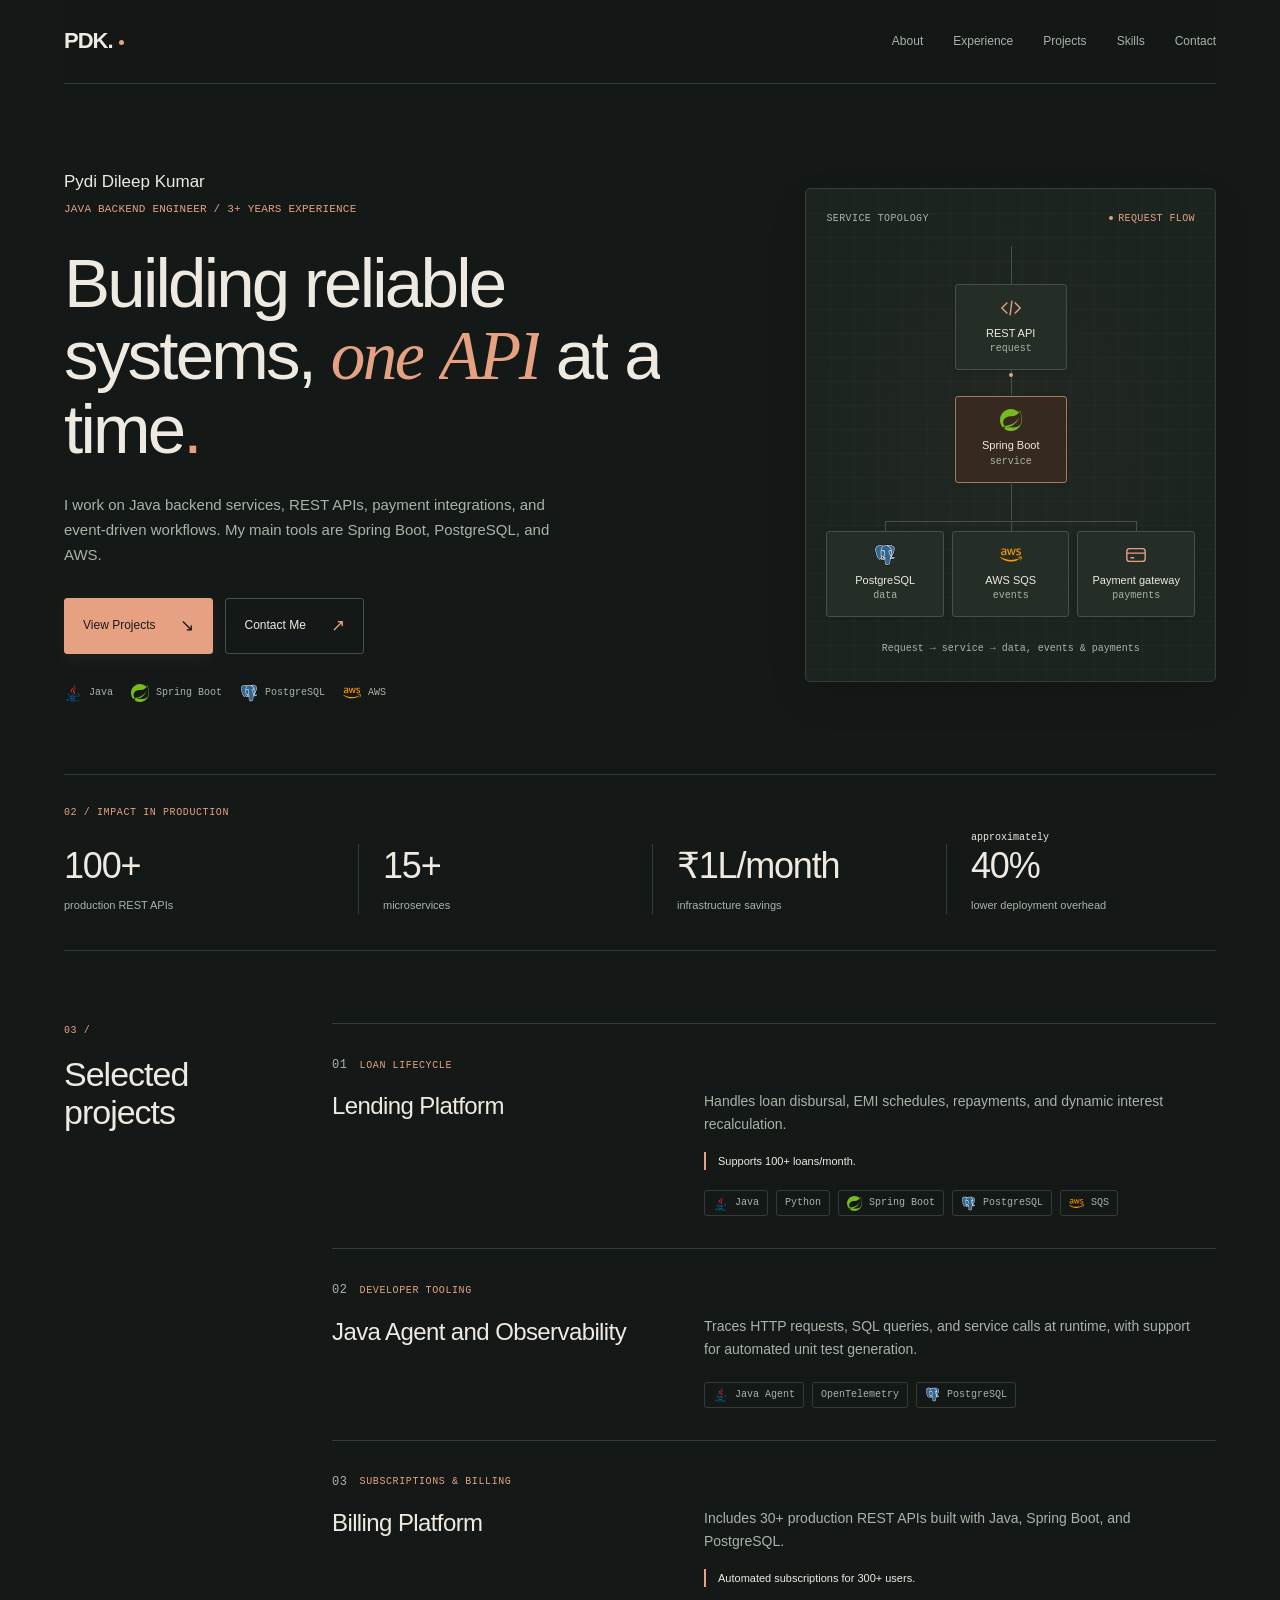
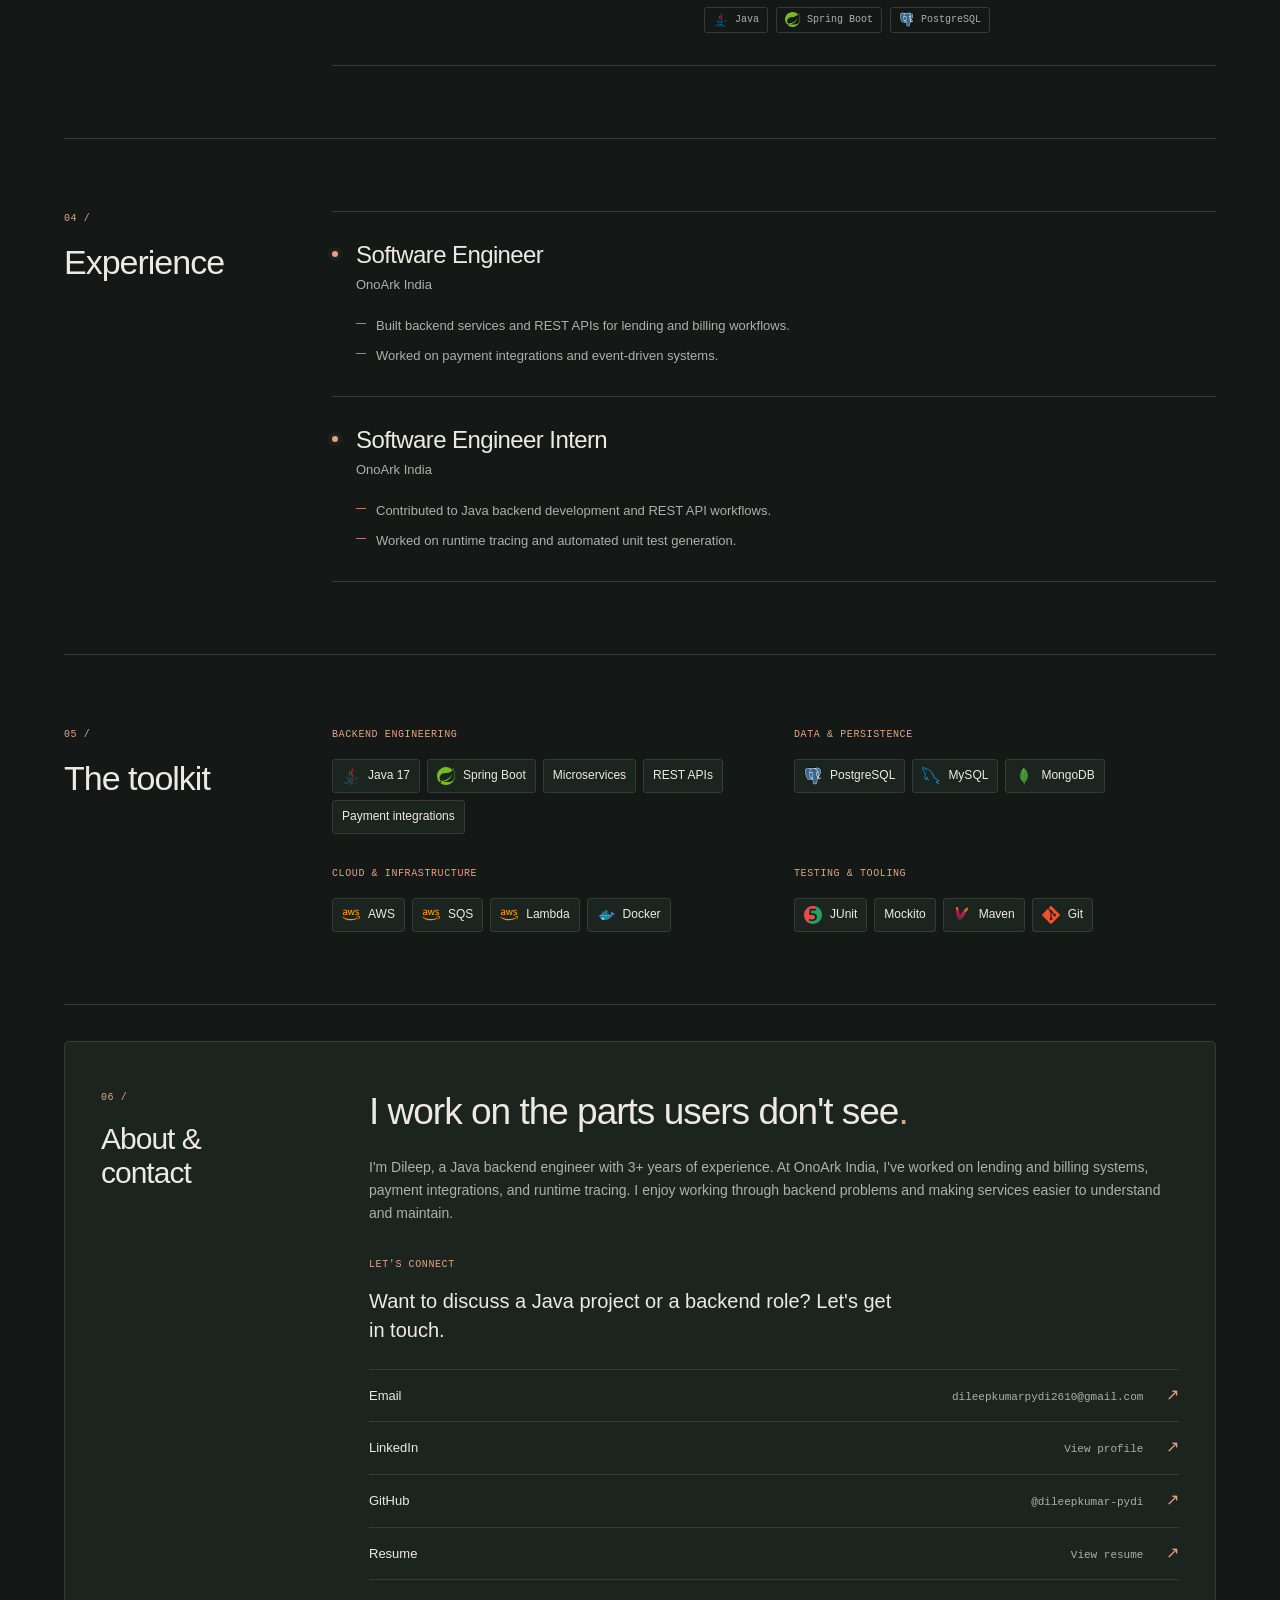
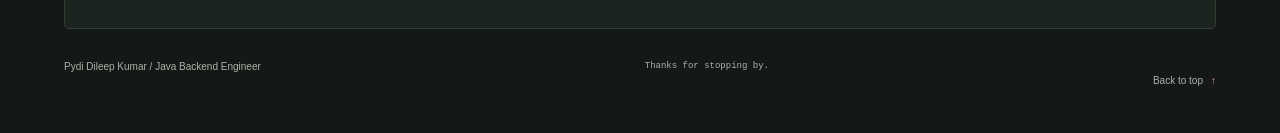
==== index.html @ e59c574e "Initial Setup" ====
<!doctype html>
<html lang="en">
  <head>
    <meta charset="UTF-8">
    <meta name="viewport" content="width=device-width, initial-scale=1">
    <meta name="description" content="Pydi Dileep Kumar — Java Backend Engineer. Reliable services, REST APIs, and event-driven systems.">
    <meta name="theme-color" content="#141917">
    <title>Pydi Dileep Kumar | Backend Engineer</title>
    <link rel="icon" href="data:image/svg+xml,%3Csvg xmlns='http://www.w3.org/2000/svg' viewBox='0 0 64 64'%3E%3Crect width='64' height='64' rx='12' fill='%23141917'/%3E%3Ctext x='9' y='43' font-family='Arial' font-weight='bold' font-size='32' fill='%23e5a182'%3EP.%3C/text%3E%3C/svg%3E">
    <link rel="stylesheet" href="styles.css">
    <script src="content.js" defer></script>
    <script src="app.js" defer></script>
    <script src="motion.js" defer></script>
  </head>
  <body>
    <a class="skip-link" href="#main">Skip to content</a>
    <div class="page">
      <header class="header">
        <a class="brand" href="#" aria-label="Back to top">PDK.</a>
        <nav aria-label="Main navigation">
          <a href="#about">About</a>
          <a href="#experience">Experience</a>
          <a href="#projects">Projects</a>
          <a href="#skills">Skills</a>
          <a href="#contact">Contact</a>
        </nav>
      </header>
      <main id="main" tabindex="-1">
        <section class="hero" aria-labelledby="headline">
          <div>
            <p class="name" id="name"></p>
            <p class="eyebrow" id="role"></p>
            <h1 id="headline"></h1>
            <p class="intro" id="intro"></p>
            <div class="actions">
              <a class="button primary" href="#projects">View Projects <span aria-hidden="true">↘</span></a>
              <a class="button" href="#contact">Contact Me <span aria-hidden="true">↗</span></a>
            </div>
            <div class="hero-stack" id="hero-stack" aria-label="Core technologies"></div>
          </div>
          <div class="topology" aria-label="Service topology: REST API requests enter Spring Boot, which connects to PostgreSQL, AWS SQS, and a payment gateway.">
            <div class="topology-label"><span>Service topology</span><span class="diagram-status">Request flow</span></div>
            <div class="diagram" aria-hidden="true">
              <div class="node request"><svg class="node-icon" viewBox="0 0 24 24" fill="none" stroke="currentColor" stroke-width="1.5"><path d="m8 6-6 6 6 6m8-12 6 6-6 6m-3-14-2 16"/></svg>REST API<small>request</small></div>
              <div class="node service"><img class="node-icon" src="./assets/icons/spring.svg" width="22" height="22" alt="">Spring Boot<small>service</small></div>
              <div class="branches"><div class="node"><img class="node-icon" src="./assets/icons/postgresql.svg" width="22" height="22" alt="">PostgreSQL<small>data</small></div><div class="node"><img class="node-icon" src="./assets/icons/aws.svg" width="22" height="22" alt="">AWS SQS<small>events</small></div><div class="node"><svg class="node-icon" viewBox="0 0 24 24" fill="none" stroke="currentColor" stroke-width="1.5"><rect x="2" y="5" width="20" height="14" rx="3"/><path d="M2 10h20M6 15h4"/></svg>Payment gateway<small>payments</small></div></div>
            </div>
            <p class="diagram-caption">Request → service → data, events & payments</p>
          </div>
        </section>
        <section class="impact" aria-label="Impact in production">
          <p class="eyebrow">02 / Impact in production</p>
          <div class="stats" id="stats"></div>
        </section>

        <section class="section" id="projects">
          <div class="section-heading">
            <p class="eyebrow">03 /</p>
            <h2>Selected<br class="desktop-break"> projects</h2>
          </div>
          <div id="project-list"></div>
        </section>

        <section class="section" id="experience">
          <div class="section-heading">
            <p class="eyebrow">04 /</p>
            <h2>Experience</h2>
          </div>
          <div id="experience-list"></div>
        </section>

        <section class="section" id="skills">
          <div class="section-heading">
            <p class="eyebrow">05 /</p>
            <h2>The toolkit</h2>
          </div>
          <div class="toolkit" id="skill-list"></div>
        </section>

        <section class="section" id="about">
          <div class="section-heading">
            <p class="eyebrow">06 /</p>
            <h2>About &<br class="desktop-break"> contact</h2>
          </div>
          <div>
            <h2 class="about-title"></h2>
            <p class="about-copy" id="about-copy"></p>
            <div id="contact">
              <p class="eyebrow">Let's connect</p>
              <p class="contact-intro" id="contact-intro"></p>
              <div id="contact-list"></div>
            </div>
          </div>
        </section>
      </main>
      <footer>
        <span id="footer-name"></span>
        <span class="footer-note"></span>
        <a class="back-top" href="#" aria-label="Back to top">Back to top <span aria-hidden="true">↑</span></a>
      </footer>
    </div>
  </body>
</html>
---- styles.css ----
:root {
  --paper: #141917;
  --ink: #eeeae1;
  --muted: #abb2a7;
  --accent: #e5a182;
  --line: #343d35;
  --surface: #1c2420;
  --raised: #242e27;
  --connector: #465247;
  --accent-soft: #352920;
  --on-accent: #211a15;
  color-scheme: dark;
  --mono: "SFMono-Regular", Consolas, "Liberation Mono", monospace;
}
* { box-sizing: border-box; }
html { scroll-behavior: smooth; scroll-padding-top: 108px; }
body { margin: 0; background: var(--paper); color: var(--ink); font: 15px/1.65 "Helvetica Neue", Arial, sans-serif; -webkit-font-smoothing: antialiased; }
::selection { background: var(--accent); color: var(--paper); }
a { color: inherit; text-decoration: none; }
a:hover { color: var(--accent); }
a:focus-visible { outline: 2px solid var(--accent); outline-offset: 5px; }
p, h1, h2, h3 { margin: 0; }
h1, h2, h3 { font-weight: 500; line-height: 1.12; }
.page { max-width: 1280px; margin: auto; padding: 0 64px; }
.header { display: flex; justify-content: space-between; align-items: center; min-height: 84px; border-bottom: 1px solid var(--line); position: sticky; top: 0; z-index: 5; background: #141917ed; backdrop-filter: blur(14px); }
.brand { font-size: 22px; font-weight: 700; letter-spacing: -1px; }
.brand::after { content: ""; display: inline-block; width: 5px; height: 5px; margin: 0 0 3px 6px; border-radius: 50%; background: var(--accent); }
nav { display: flex; gap: 30px; font-size: 12px; color: var(--muted); }
nav a { display: inline-flex; align-items: center; min-height: 44px; }
nav a[aria-current] { color: var(--accent); }
.hero { display: grid; grid-template-columns: 1.65fr 1fr; gap: 64px; align-items: center; padding: 84px 0 72px; }
.hero > div:first-child { min-width: 0; }
.name { font-size: 17px; font-weight: 500; margin-bottom: 5px; }
.eyebrow { color: var(--accent); font: 10px/1.6 var(--mono); letter-spacing: .6px; text-transform: uppercase; }
#role { font-size: 11px; letter-spacing: .2px; }
h1 { font-size: clamp(45px, 5.4vw, 72px); letter-spacing: -2.8px; margin: 28px 0; line-height: 1.05; }
.accent { color: var(--accent); }
.hero-accent { color: var(--accent); font-family: Georgia, serif; font-weight: 400; font-style: italic; letter-spacing: -2.5px; }
.intro { color: var(--muted); max-width: 510px; font-size: 15px; }
.actions { display: flex; gap: 12px; margin-top: 30px; }
.button { display: inline-flex; align-items: center; justify-content: space-between; gap: 25px; border: 1px solid var(--connector); border-radius: 3px; padding: 13px 18px; font-size: 12px; font-weight: 500; }
.button span { color: var(--accent); font-size: 17px; }
.primary { color: var(--on-accent); background: var(--accent); border-color: var(--accent); box-shadow: 0 4px 18px #e5a18212; }
.primary span, .primary:hover { color: var(--on-accent); }
.primary:hover { background: #f0b699; }
.hero-stack { display: flex; flex-wrap: wrap; gap: 8px 18px; margin-top: 30px; color: var(--muted); font: 10px/1.6 var(--mono); }
.hero-stack > span { display: inline-flex; align-items: center; gap: 7px; }
.tech-icon { object-fit: contain; flex-shrink: 0; }
.tech-icon[src$="mysql.svg"] { filter: brightness(1.8); }
.topology { align-self: center; padding: 24px 20px; border: 1px solid var(--line); border-radius: 5px; background: radial-gradient(ellipse at center, #e5a18208, transparent 70%), linear-gradient(#abb2a708 1px, transparent 1px), linear-gradient(90deg, #abb2a708 1px, transparent 1px), var(--surface); background-size: auto, 24px 24px, 24px 24px; box-shadow: 0 16px 40px #00000018; }
.topology-label { display: flex; justify-content: space-between; gap: 10px; color: var(--muted); font: 10px var(--mono); text-transform: uppercase; letter-spacing: .4px; }
.diagram-status { color: var(--accent); }
.diagram-status::before { content: ""; display: inline-block; width: 4px; height: 4px; border-radius: 50%; background: currentColor; margin-right: 5px; vertical-align: middle; }
.diagram { position: relative; padding-top: 38px; margin-top: 22px; }
.diagram::before { content: ""; position: absolute; height: 38px; width: 1px; background: var(--connector); top: 0; left: 50%; }
.node { position: relative; border: 1px solid var(--connector); border-radius: 3px; text-align: center; padding: 12px 4px; font-size: 11px; line-height: 1.4; background: var(--raised); box-shadow: 0 3px 8px #00000018; }
.node small { display: block; font: 10px/1.6 var(--mono); color: var(--muted); }
.node-icon { display: block; width: 22px; height: 22px; margin: 0 auto 7px; object-fit: contain; color: var(--accent); }
.request, .service { width: 112px; margin: 0 auto 26px; }
.request::after, .service::after { content: ""; position: absolute; width: 1px; height: 26px; background: var(--connector); top: 100%; left: 50%; }
.service { border-color: #a9785d; background: var(--accent-soft); margin-bottom: 48px; }
.service::after { height: 38px; }
.branches { display: grid; grid-template-columns: repeat(3, minmax(0, 1fr)); gap: 8px; position: relative; }
.branches::before { content: ""; position: absolute; left: 16%; right: 16%; height: 1px; top: -10px; background: var(--connector); }
.branches .node::before { content: ""; position: absolute; width: 1px; height: 10px; top: -11px; left: 50%; background: var(--connector); }
.diagram-caption { text-align: center; color: var(--muted); font: 10px/1.6 var(--mono); margin-top: 24px; }
.impact { border-block: 1px solid var(--line); padding: 30px 0 36px; }
.stats { display: grid; grid-template-columns: repeat(4, minmax(0, 1fr)); gap: 24px; margin-top: 23px; }
.stat { border-left: 1px solid var(--line); padding-left: 24px; }
.stat:first-child { border: 0; padding-left: 0; }
.stat p { position: relative; font-size: 36px; line-height: 1.2; letter-spacing: -1.2px; white-space: nowrap; }
.stat p small { position: absolute; left: 0; top: -14px; font: 10px/1.6 var(--mono); letter-spacing: 0; }
.stat > span { display: block; color: var(--muted); font-size: 11px; margin-top: 9px; }
.section { display: grid; grid-template-columns: 210px minmax(0, 1fr); gap: 58px; padding: 72px 0; border-bottom: 1px solid var(--line); }
.section-heading .eyebrow { margin-bottom: 16px; }
h2 { font-size: 34px; letter-spacing: -1px; }
h3 { font-size: 24px; letter-spacing: -.6px; text-wrap: balance; }
.project { display: grid; grid-template-columns: minmax(0, 1fr) minmax(0, 1.5fr); gap: 36px; padding: 32px 8px 32px 0; border-top: 1px solid var(--line); }
.project:last-child { border-bottom: 1px solid var(--line); }
.project .eyebrow { margin-bottom: 18px; display: flex; align-items: center; gap: 12px; font-size: 10px; }
.project-number { color: var(--muted); font-size: 12px; }
.project > div > p:not(.eyebrow, .highlight, .stack), .job > p, .job li, .about-copy { color: var(--muted); }
.project > div:last-child { padding-top: 34px; font-size: 14px; }
.highlight { font-size: 11px; margin-top: 16px; padding-left: 12px; border-left: 2px solid var(--accent); }
.stack { color: var(--muted); font: 11px/1.6 var(--mono); margin-top: 17px; }
.job { padding: 30px 0 30px 24px; border-top: 1px solid var(--line); position: relative; }
.job::before { content: ""; position: absolute; width: 6px; height: 6px; top: 39px; left: 0; background: var(--accent); border-radius: 50%; box-shadow: 0 0 0 4px #e5a1820c; }
.job:last-child { border-bottom: 1px solid var(--line); }
.job-heading { display: flex; justify-content: space-between; gap: 16px; }
.job-heading .stack { margin-top: 3px; white-space: nowrap; font-size: 10px; }
.job > p { font-size: 13px; margin-top: 5px; }
.job ul { list-style: none; padding: 0; margin: 20px 0 0; font-size: 13px; }
.job li { padding-left: 20px; position: relative; margin-top: 8px; }
.job li::before { content: "—"; color: var(--accent); position: absolute; left: 0; font-size: 10px; }
.toolkit { display: grid; grid-template-columns: 1fr 1fr; gap: 32px 40px; }
.toolkit .eyebrow { margin-bottom: 16px; }
.skill-tags { display: flex; flex-wrap: wrap; gap: 7px; }
.skill-tags span { border: 1px solid var(--line); border-radius: 3px; padding: 5px 9px; font-size: 12px; background: var(--surface); }
.skill-tags > span { display: inline-flex; align-items: center; gap: 8px; min-height: 34px; }
#about { margin-top: 36px; padding: 48px 36px; background: var(--surface); border-radius: 5px; border: 1px solid var(--line); }
#about .section-heading h2 { font-size: 30px; }
.about-title { font-size: 37px; line-height: 1.17; margin-bottom: 22px; max-width: 570px; }
.about-copy { font-size: 14px; }
#contact { margin-top: 32px; }
#contact > .eyebrow { margin-bottom: 12px; }
.contact-row { display: flex; justify-content: space-between; align-items: center; gap: 16px; border-top: 1px solid var(--line); padding: 15px 0; font-size: 13px; }
.contact-row:last-child { border-bottom: 1px solid var(--line); }
.contact-detail { color: var(--muted); font: 11px/1.6 var(--mono); text-align: right; overflow-wrap: anywhere; }
.contact-detail .accent { margin-left: 16px; font: 16px Arial, sans-serif; }
.unconfigured .contact-detail { color: var(--muted); }
footer { display: flex; justify-content: space-between; gap: 20px; padding: 30px 0; color: var(--muted); font-size: 10px; }
.footer-note { font: 9px/1.6 var(--mono); }
.back-top { white-space: nowrap; }
.back-top span { margin-left: 8px; color: var(--accent); }
.skip-link { position: absolute; left: 20px; top: -100px; padding: 10px; background: var(--paper); z-index: 20; }
.skip-link:focus { top: 10px; }
@media (max-width: 1050px) {
  .page { padding-inline: 36px; }
  .hero { gap: 36px; }
  .section { grid-template-columns: 165px minmax(0, 1fr); gap: 36px; }
  .stat { padding-left: 18px; }
  .stat p { font-size: 30px; }
  .project { gap: 26px; }
  .topology { padding-inline: 14px; }
  .job-heading { flex-direction: column; gap: 3px; }
}
@media (max-width: 760px) {
  html { scroll-padding-top: 112px; }
  .page { padding-inline: 24px; }
  .header { min-height: 100px; flex-direction: column; align-items: flex-start; justify-content: center; gap: 6px; }
  .brand { font-size: 21px; }
  nav { gap: 18px; font-size: 11px; }
  .hero { grid-template-columns: 1fr; padding: 44px 0; gap: 36px; }
  h1 { font-size: clamp(43px, 8vw, 64px); letter-spacing: -1.8px; margin: 25px 0; max-width: 570px; }
  .hero-accent { letter-spacing: -1.8px; }
  .intro { font-size: 14px; }
  .actions { margin-top: 25px; }
  .hero-stack { gap: 8px 14px; margin-top: 24px; font-size: 9px; }
  .button { padding: 12px 16px; }
  .topology { max-width: 430px; width: 100%; margin: auto; padding: 22px 18px; }
  .impact { padding: 28px 0; }
  .stats { grid-template-columns: 1fr 1fr; gap: 30px 20px; }
  .stat { padding: 14px 0 0; border: 0; }
  .stat p { font-size: 32px; }
  .stat p small { position: absolute; font-size: 9px; }
  .stat > span { font-size: 11px; }
  .section { grid-template-columns: 1fr; gap: 28px; padding: 44px 0; }
  .section-heading .eyebrow { margin-bottom: 12px; }
  .desktop-break { display: none; }
  h2 { font-size: 30px; }
  h3 { font-size: 24px; text-wrap: initial; }
  .project { grid-template-columns: 1fr; gap: 15px; padding: 28px 0; }
  .project > div:last-child { padding-top: 0; }
  .job ul { margin-top: 16px; }
  .toolkit { gap: 28px; }
  #about { margin-top: 24px; padding: 32px 24px; }
  .about-title { font-size: 31px; }
  .contact-detail { font-size: 10px; }
  footer { flex-wrap: wrap; gap: 12px; }
  .footer-note { order: 3; width: 100%; }
}
@media (max-width: 400px) {
  .page { padding-inline: 20px; }
  nav { gap: 20px; }
  h1 { font-size: 43px; }
  .stat p { font-size: 28px; }
  .stat p small { font-size: 9px; }
  .toolkit { grid-template-columns: 1fr; }
  #about { padding-inline: 20px; }
  .contact-detail .accent { margin-left: 6px; }
}
@media (max-width: 340px) { nav { gap: 15px; } h1 { font-size: 38px; } .stat p { font-size: 25px; } .button { padding-inline: 12px; gap: 18px; } }
/* Animation timing is configured in content.js. */
:root { --reveal-duration: 800ms; --ease-out: cubic-bezier(.22, 1, .36, 1); }
.motion-enabled body::before {
  content: ""; position: fixed; inset: 0 0 auto; height: 2px;
  background: var(--accent); transform: scaleX(var(--scroll-progress, 0));
  transform-origin: left; z-index: 10; pointer-events: none;
}
.motion-enabled :is(.header, .hero > div:first-child > *, .topology, .impact > .eyebrow, .stat, .section-heading, .project, .job, .toolkit > div, .about-title, .about-copy, #contact > .eyebrow, .contact-intro, .contact-row, footer) {
  transition: opacity var(--reveal-duration) var(--ease-out) var(--reveal-delay, 0ms), transform var(--reveal-duration) var(--ease-out) var(--reveal-delay, 0ms);
}
.motion-enabled .reveal-pending { opacity: 0; transform: translateY(28px); }
.word-mask { display: inline-block; overflow: clip; vertical-align: top; padding-bottom: .08em; margin-bottom: -.08em; }
.word { display: inline-block; }
.motion-enabled .word { transition: transform var(--reveal-duration) var(--ease-out) var(--word-delay, 0ms); }
.motion-enabled #headline.reveal-pending { opacity: 1; transform: none; }
.motion-enabled #headline.reveal-pending .word { transform: translateY(115%); }
.motion-enabled .topology .node { transition: opacity var(--reveal-duration) var(--ease-out), scale var(--reveal-duration) var(--ease-out); }
.motion-enabled .topology.reveal-pending .node { opacity: 0; scale: .92; }
.motion-enabled .topology .request { transition-delay: 150ms; }
.motion-enabled .topology .service { transition-delay: 300ms; }
.motion-enabled .branches .node:nth-child(1) { transition-delay: 450ms; }
.motion-enabled .branches .node:nth-child(2) { transition-delay: 550ms; }
.motion-enabled .branches .node:nth-child(3) { transition-delay: 650ms; }
.signal { display: none; }
.motion-enabled .topology.is-visible.flow-active .signal {
  display: block; position: absolute; top: var(--signal-top, 94px); left: calc(50% - 2px);
  width: 4px; height: 4px; border-radius: 50%; background: var(--accent);
  animation: signal-flow 3.6s ease-in-out infinite;
}
.motion-enabled .topology.is-visible.flow-active .service { animation: service-pulse 3.6s ease-in-out infinite; }
@keyframes signal-flow {
  0%, 12% { opacity: 0; transform: translateY(0); }
  22% { opacity: 1; }
  42% { opacity: 0; transform: translateY(20px); }
  52% { opacity: 0; transform: translateY(var(--signal-second, 84px)); }
  64% { opacity: 1; }
  90%, 100% { opacity: 0; transform: translateY(var(--signal-end, 118px)); }
}
@keyframes service-pulse { 0%, 35%, 75%, 100% { box-shadow: 0 0 0 0 transparent; } 50% { box-shadow: 0 0 0 5px #e5a18212; } }
@media (hover: hover) and (prefers-reduced-motion: no-preference) {
  nav a { position: relative; }
  nav a::after { content: ""; position: absolute; bottom: -5px; left: 0; right: 0; height: 1px; background: var(--accent); transform: scaleX(0); transform-origin: left; transition: transform 250ms var(--ease-out); }
  nav a:hover::after { transform: scaleX(1); }
  .button { transition: transform 250ms var(--ease-out), background 250ms; }
  .button:hover { transform: translateY(-3px); }
  .button span, .contact-detail .accent { display: inline-block; transition: transform 250ms var(--ease-out); }
  .button:hover span, a.contact-row:hover .accent { transform: translate(2px, -2px); }
  .project h3 { transition: transform 300ms var(--ease-out), color 300ms; }
  .project h3 a:hover { color: var(--accent); text-decoration: underline; text-underline-offset: 5px; }
}
@media (prefers-reduced-motion: reduce) {
  html { scroll-behavior: auto; }
  .motion-enabled .reveal-pending, .motion-enabled #headline.reveal-pending .word { opacity: 1; transform: none; }
  .motion-enabled .topology.reveal-pending .node { opacity: 1; scale: 1; }
  .motion-enabled *, .motion-enabled *::before, .motion-enabled *::after { animation: none !important; transition: none !important; }
  .motion-enabled .signal { display: none !important; }
}

/* Project tags and keyboard access. */
.project-stack { display: flex; flex-wrap: wrap; gap: 8px; margin-top: 20px; }
.project-stack > span { display: inline-flex; align-items: center; gap: 7px; padding: 4px 8px; border: 1px solid var(--line); border-radius: 3px; color: var(--muted); font: 10px/1.6 var(--mono); }
.project-stack .tech-icon { width: 15px; height: 15px; }
.project:focus-within { border-top-color: var(--accent); }
.contact-intro { max-width: 530px; font-size: 20px; line-height: 1.45; margin: 14px 0 24px; }
.contact-intro:empty { display: none; }
a.contact-row:hover, a.contact-row:focus-visible { background: #e5a18208; }
.back-top { display: inline-flex; align-items: center; min-height: 44px; }
.motion-enabled .reveal-pending:focus-within { opacity: 1; transform: none; }
.motion-enabled .reveal-pending, .motion-enabled .reveal-pending .word, .motion-enabled .topology.reveal-pending .node { transition: none; }
@media (max-width: 760px) { .contact-intro { font-size: 18px; } nav { width: 100%; justify-content: space-between; gap: 8px; } .topology-label { font-size: 9px; } .diagram-caption { font-size: 9px; } }
@media (max-width: 340px) { nav { gap: 8px; } .contact-row { align-items: flex-start; } .contact-detail { max-width: 135px; } }
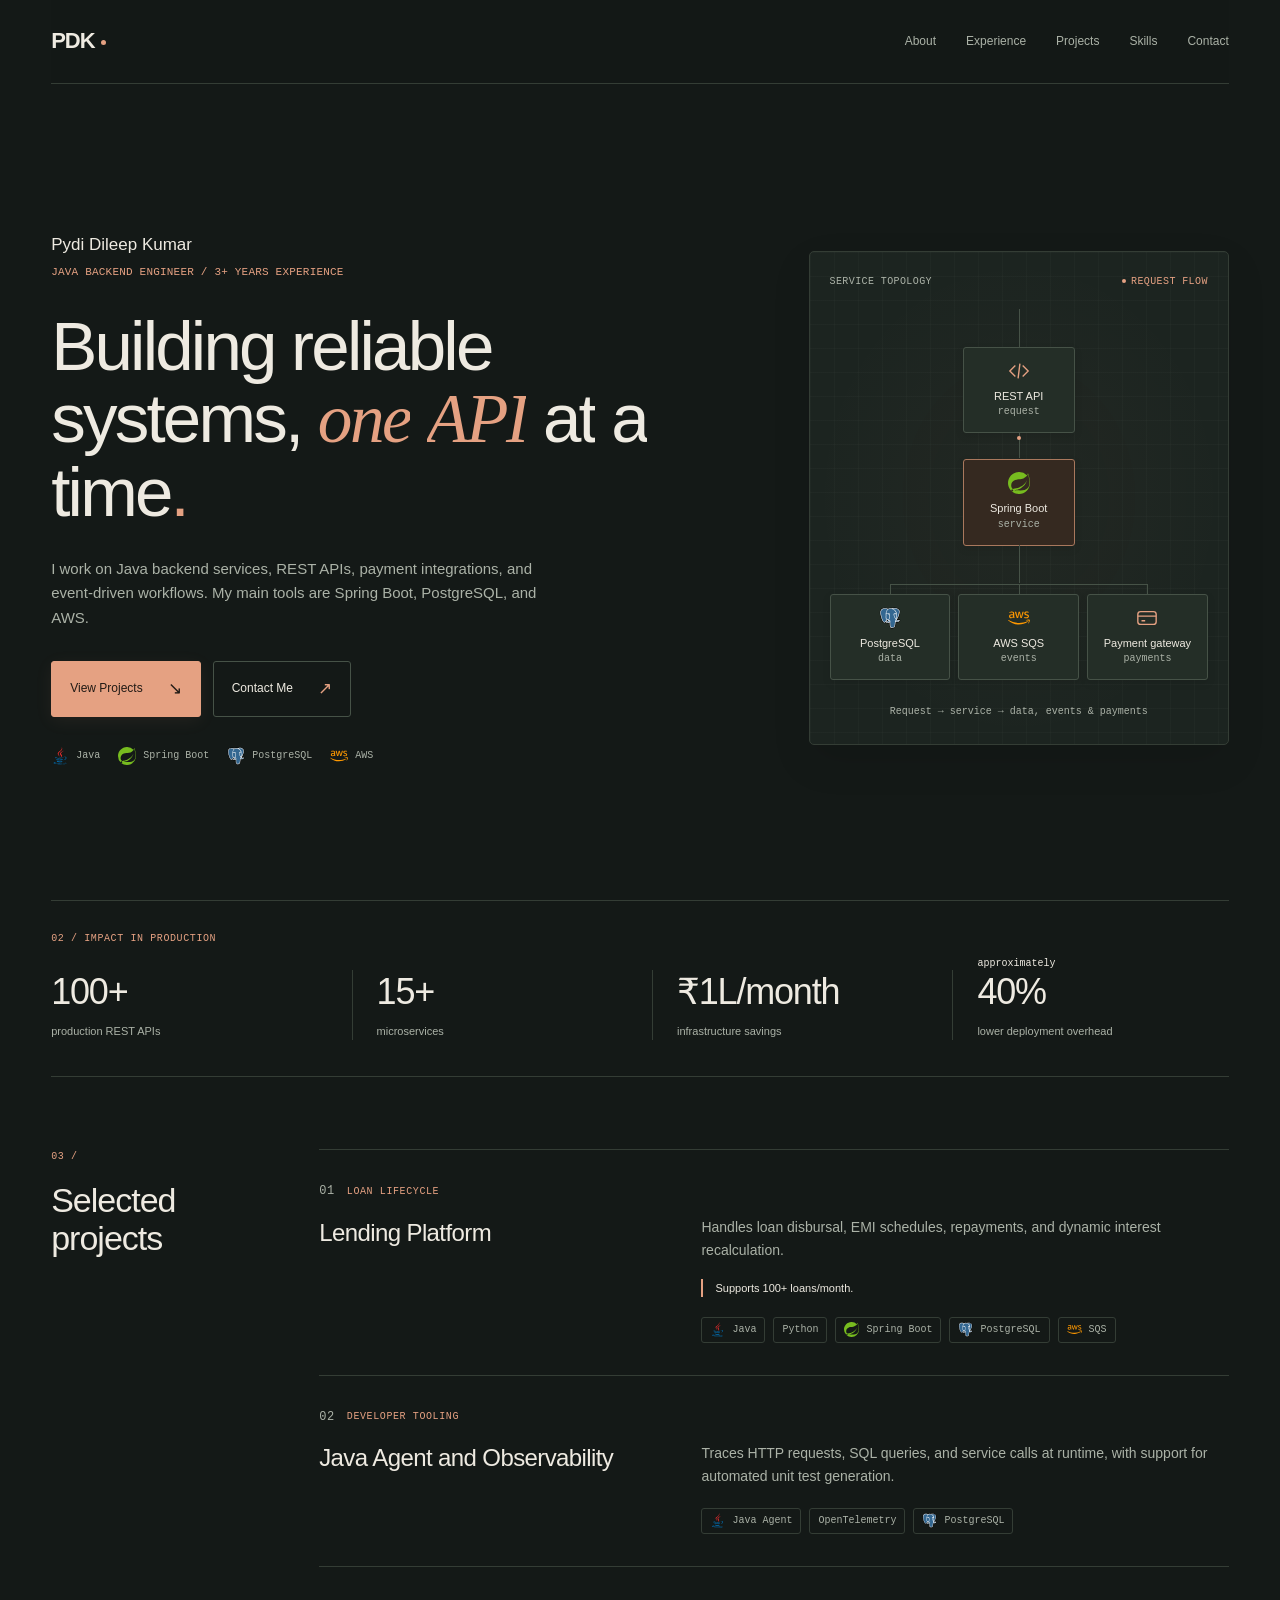
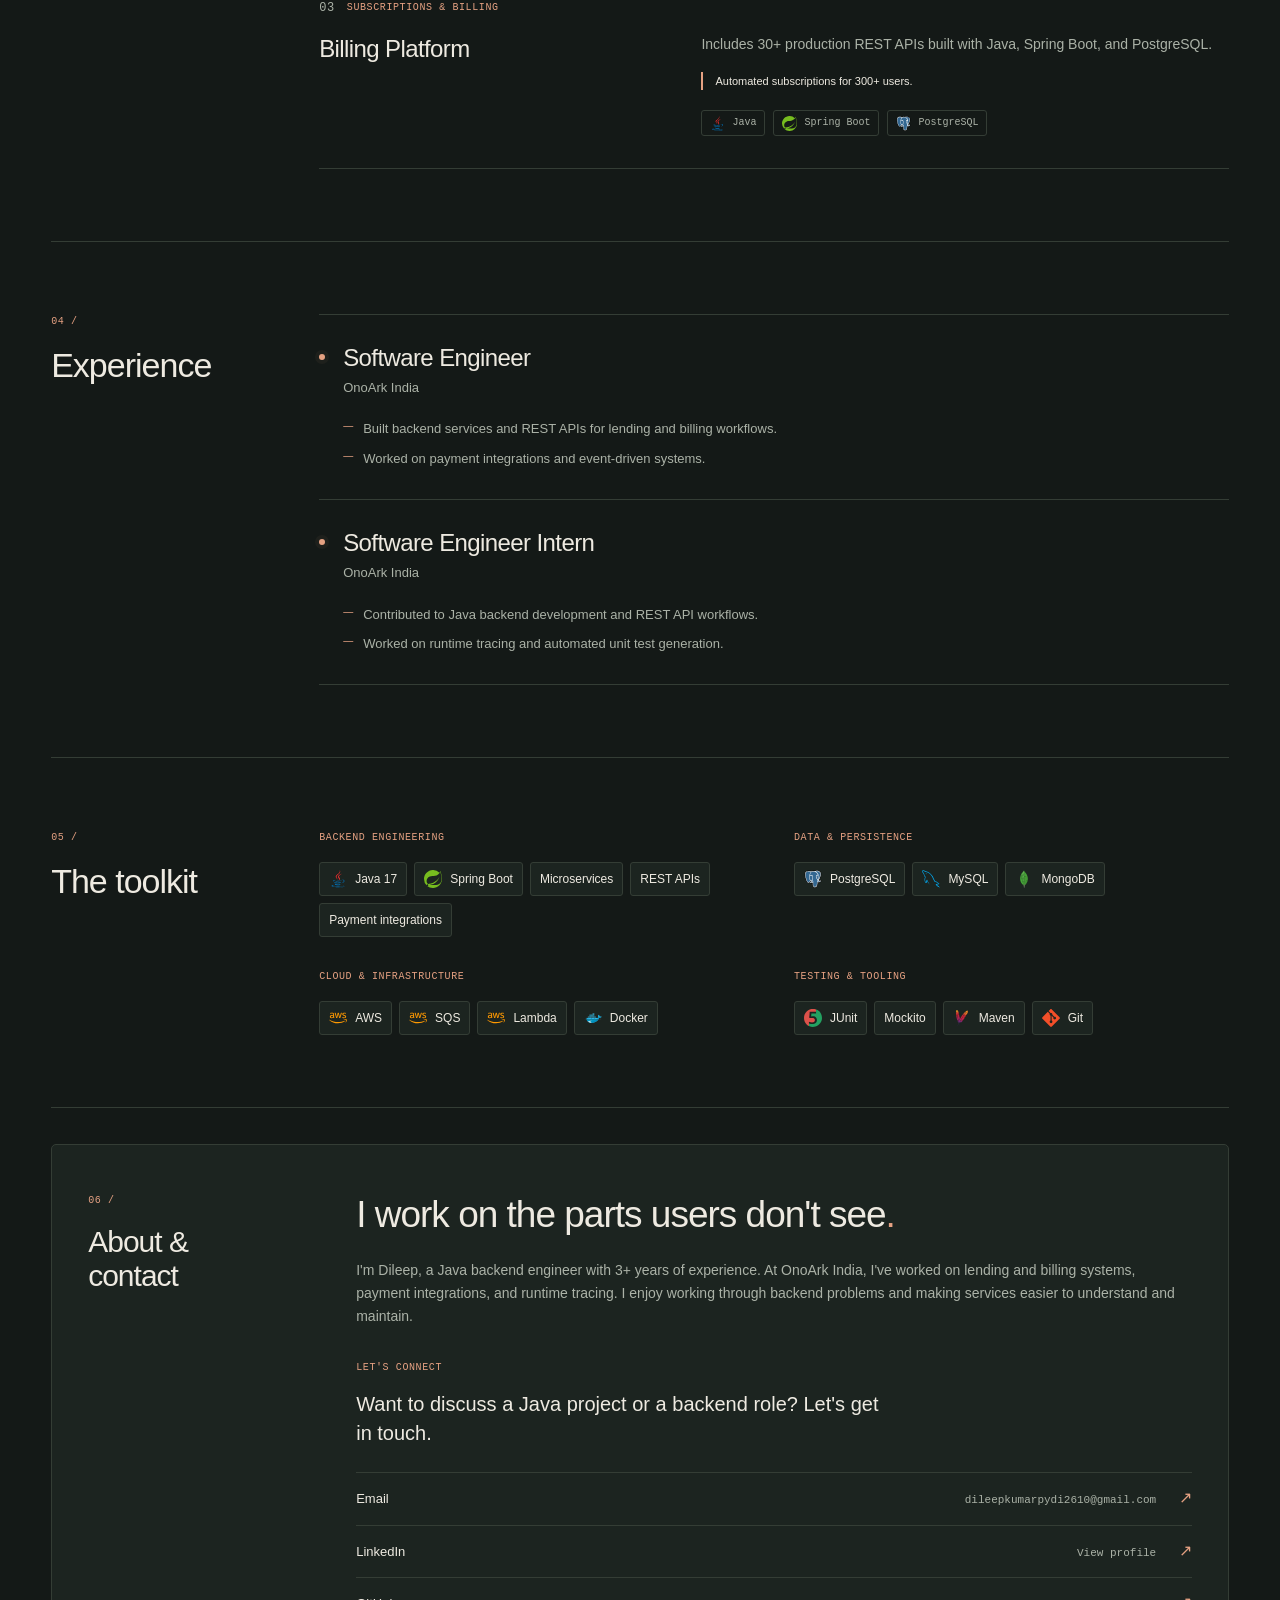
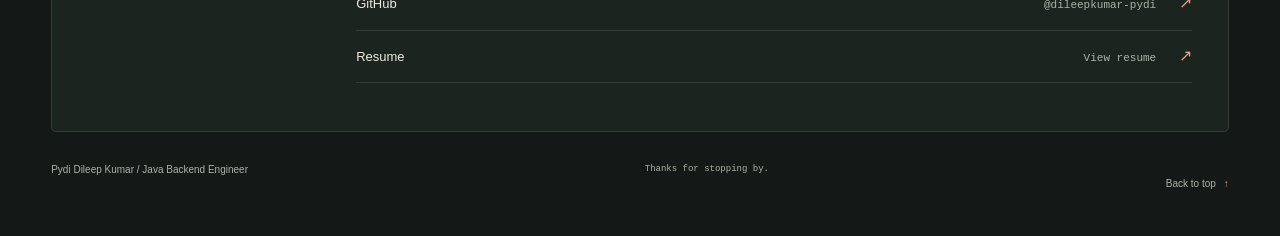
==== commit 945f638f: "Added Missed Things" ====
--- a/index.html
+++ b/index.html
@@ -7,7 +7,7 @@
     <meta name="theme-color" content="#141917">
     <title>Pydi Dileep Kumar | Backend Engineer</title>
     <link rel="icon" href="data:image/svg+xml,%3Csvg xmlns='http://www.w3.org/2000/svg' viewBox='0 0 64 64'%3E%3Crect width='64' height='64' rx='12' fill='%23141917'/%3E%3Ctext x='9' y='43' font-family='Arial' font-weight='bold' font-size='32' fill='%23e5a182'%3EP.%3C/text%3E%3C/svg%3E">
-    <link rel="stylesheet" href="styles.css">
+    <link rel="stylesheet" href="styles.css?v=2">
     <script src="content.js" defer></script>
     <script src="app.js" defer></script>
     <script src="motion.js" defer></script>
@@ -16,7 +16,7 @@
     <a class="skip-link" href="#main">Skip to content</a>
     <div class="page">
       <header class="header">
-        <a class="brand" href="#" aria-label="Back to top">PDK.</a>
+        <a class="brand" href="#" aria-label="Back to top">Dileep.</a>
         <nav aria-label="Main navigation">
           <a href="#about">About</a>
           <a href="#experience">Experience</a>
--- a/styles.css
+++ b/styles.css
@@ -9,6 +9,7 @@
   --connector: #465247;
   --accent-soft: #352920;
   --on-accent: #211a15;
+  --header-height: 84px;
   color-scheme: dark;
   --mono: "SFMono-Regular", Consolas, "Liberation Mono", monospace;
 }
@@ -21,14 +22,14 @@
 a:focus-visible { outline: 2px solid var(--accent); outline-offset: 5px; }
 p, h1, h2, h3 { margin: 0; }
 h1, h2, h3 { font-weight: 500; line-height: 1.12; }
-.page { max-width: 1280px; margin: auto; padding: 0 64px; }
+.page { width: 100%; padding: 0 clamp(24px, 4vw, 80px); }
 .header { display: flex; justify-content: space-between; align-items: center; min-height: 84px; border-bottom: 1px solid var(--line); position: sticky; top: 0; z-index: 5; background: #141917ed; backdrop-filter: blur(14px); }
 .brand { font-size: 22px; font-weight: 700; letter-spacing: -1px; }
 .brand::after { content: ""; display: inline-block; width: 5px; height: 5px; margin: 0 0 3px 6px; border-radius: 50%; background: var(--accent); }
 nav { display: flex; gap: 30px; font-size: 12px; color: var(--muted); }
 nav a { display: inline-flex; align-items: center; min-height: 44px; }
 nav a[aria-current] { color: var(--accent); }
-.hero { display: grid; grid-template-columns: 1.65fr 1fr; gap: 64px; align-items: center; padding: 84px 0 72px; }
+.hero { display: grid; grid-template-columns: 1.65fr 1fr; gap: 64px; align-items: center; min-height: calc(100svh - var(--header-height)); padding: 84px 0 72px; }
 .hero > div:first-child { min-width: 0; }
 .name { font-size: 17px; font-weight: 500; margin-bottom: 5px; }
 .eyebrow { color: var(--accent); font: 10px/1.6 var(--mono); letter-spacing: .6px; text-transform: uppercase; }
@@ -125,7 +126,7 @@
   .job-heading { flex-direction: column; gap: 3px; }
 }
 @media (max-width: 760px) {
-  html { scroll-padding-top: 112px; }
+  html { --header-height: 100px; scroll-padding-top: 112px; }
   .page { padding-inline: 24px; }
   .header { min-height: 100px; flex-direction: column; align-items: flex-start; justify-content: center; gap: 6px; }
   .brand { font-size: 21px; }
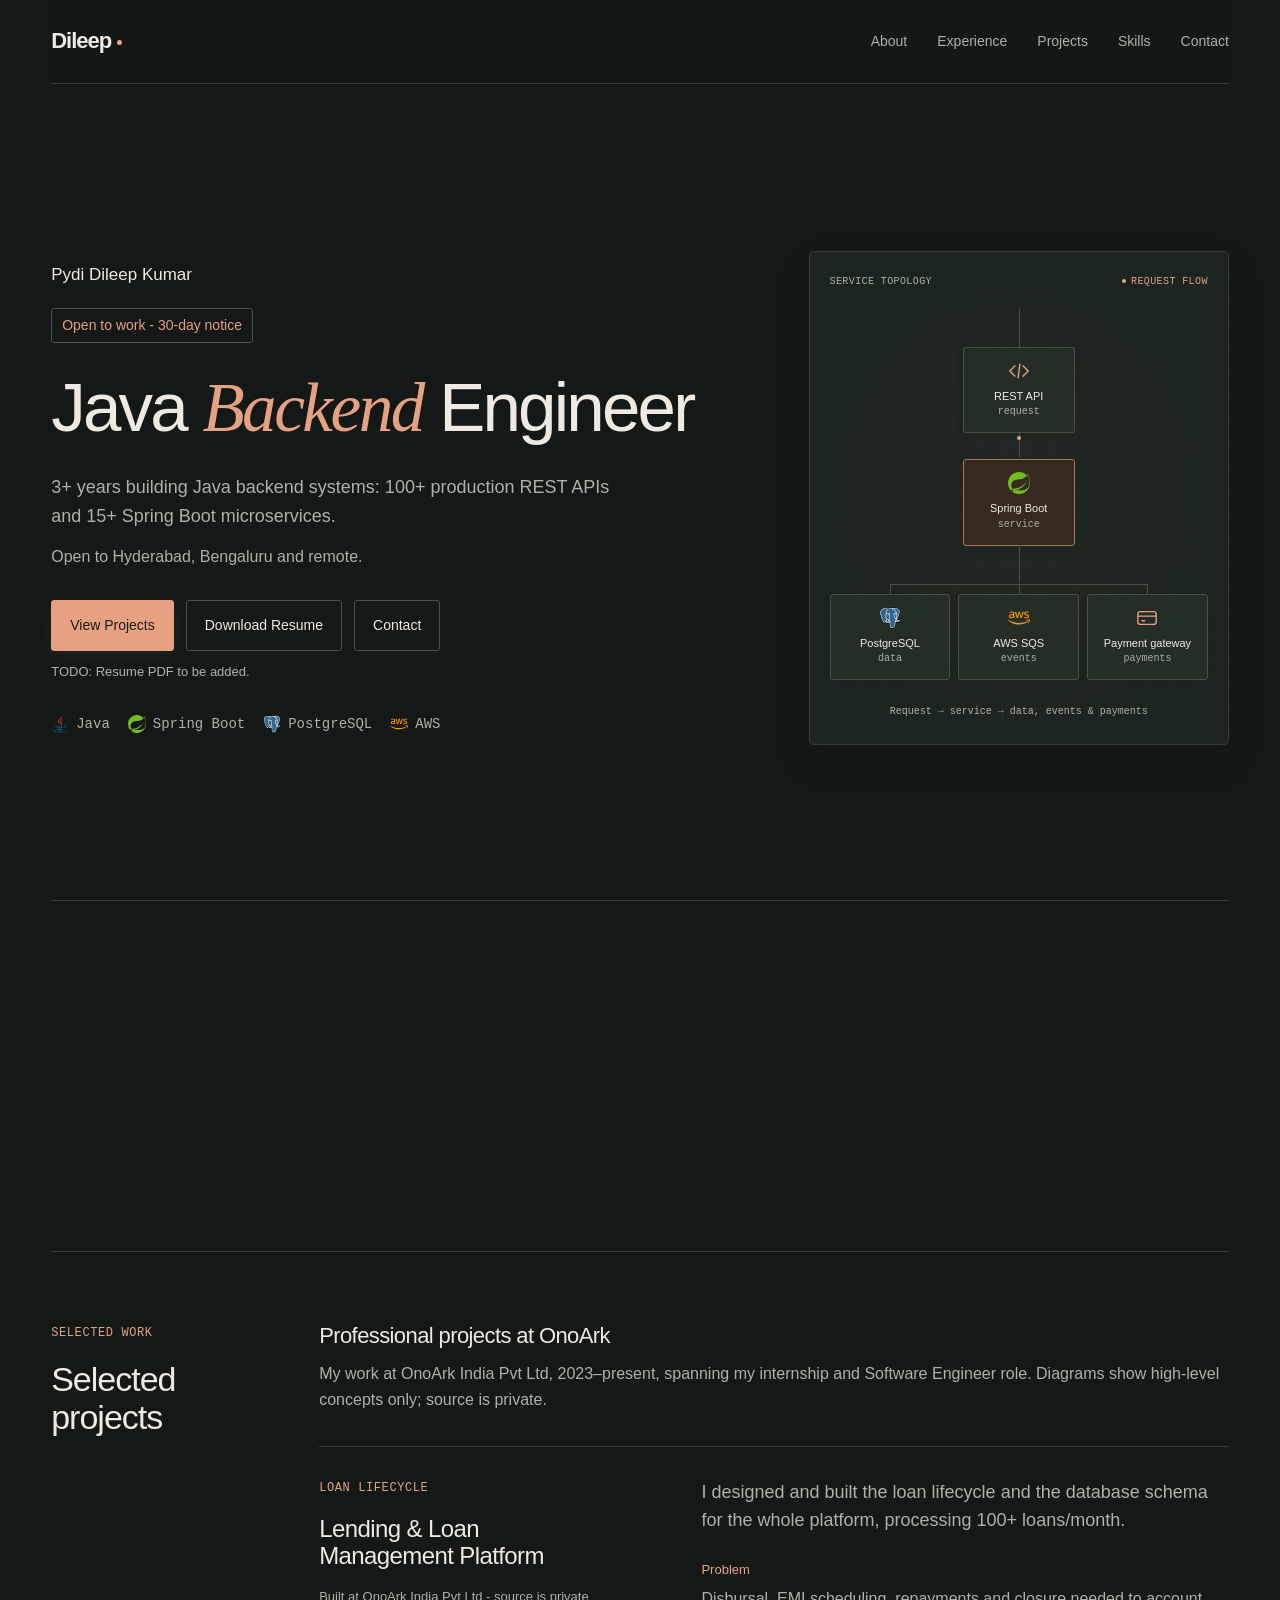
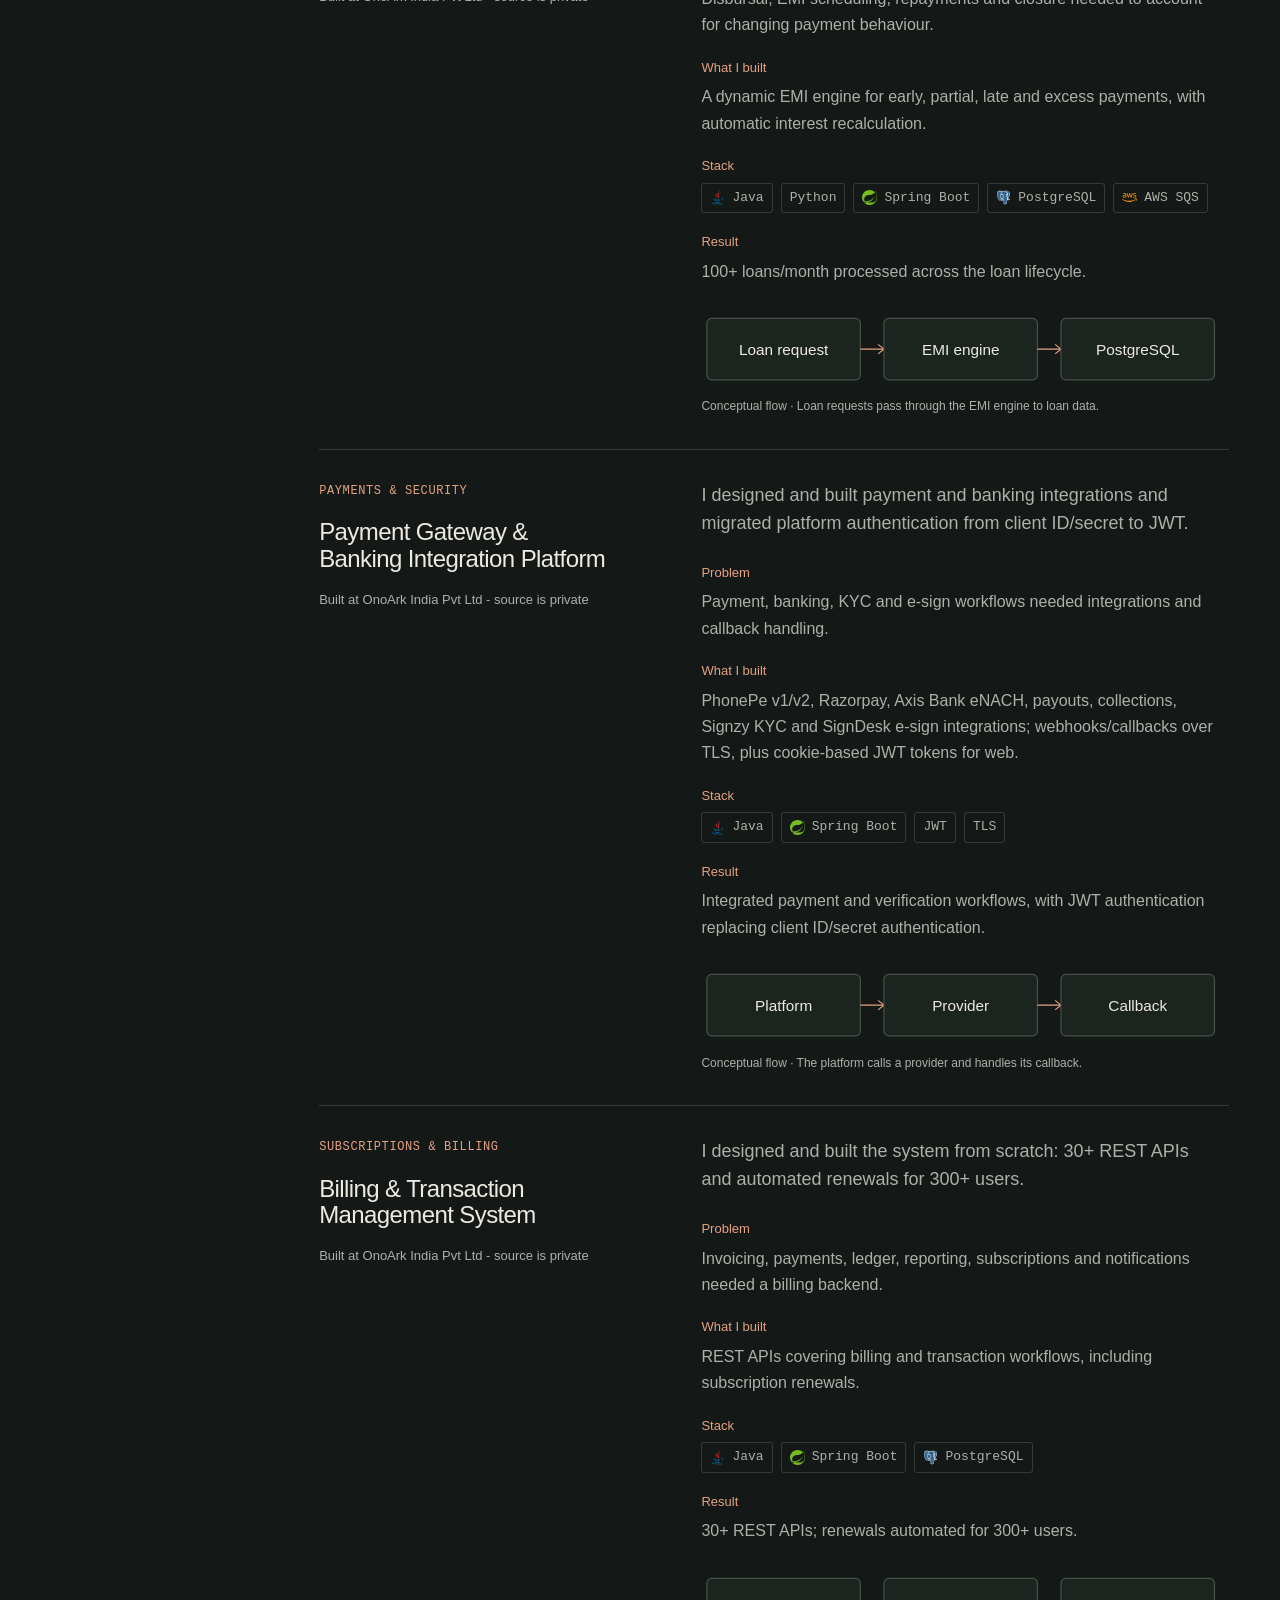
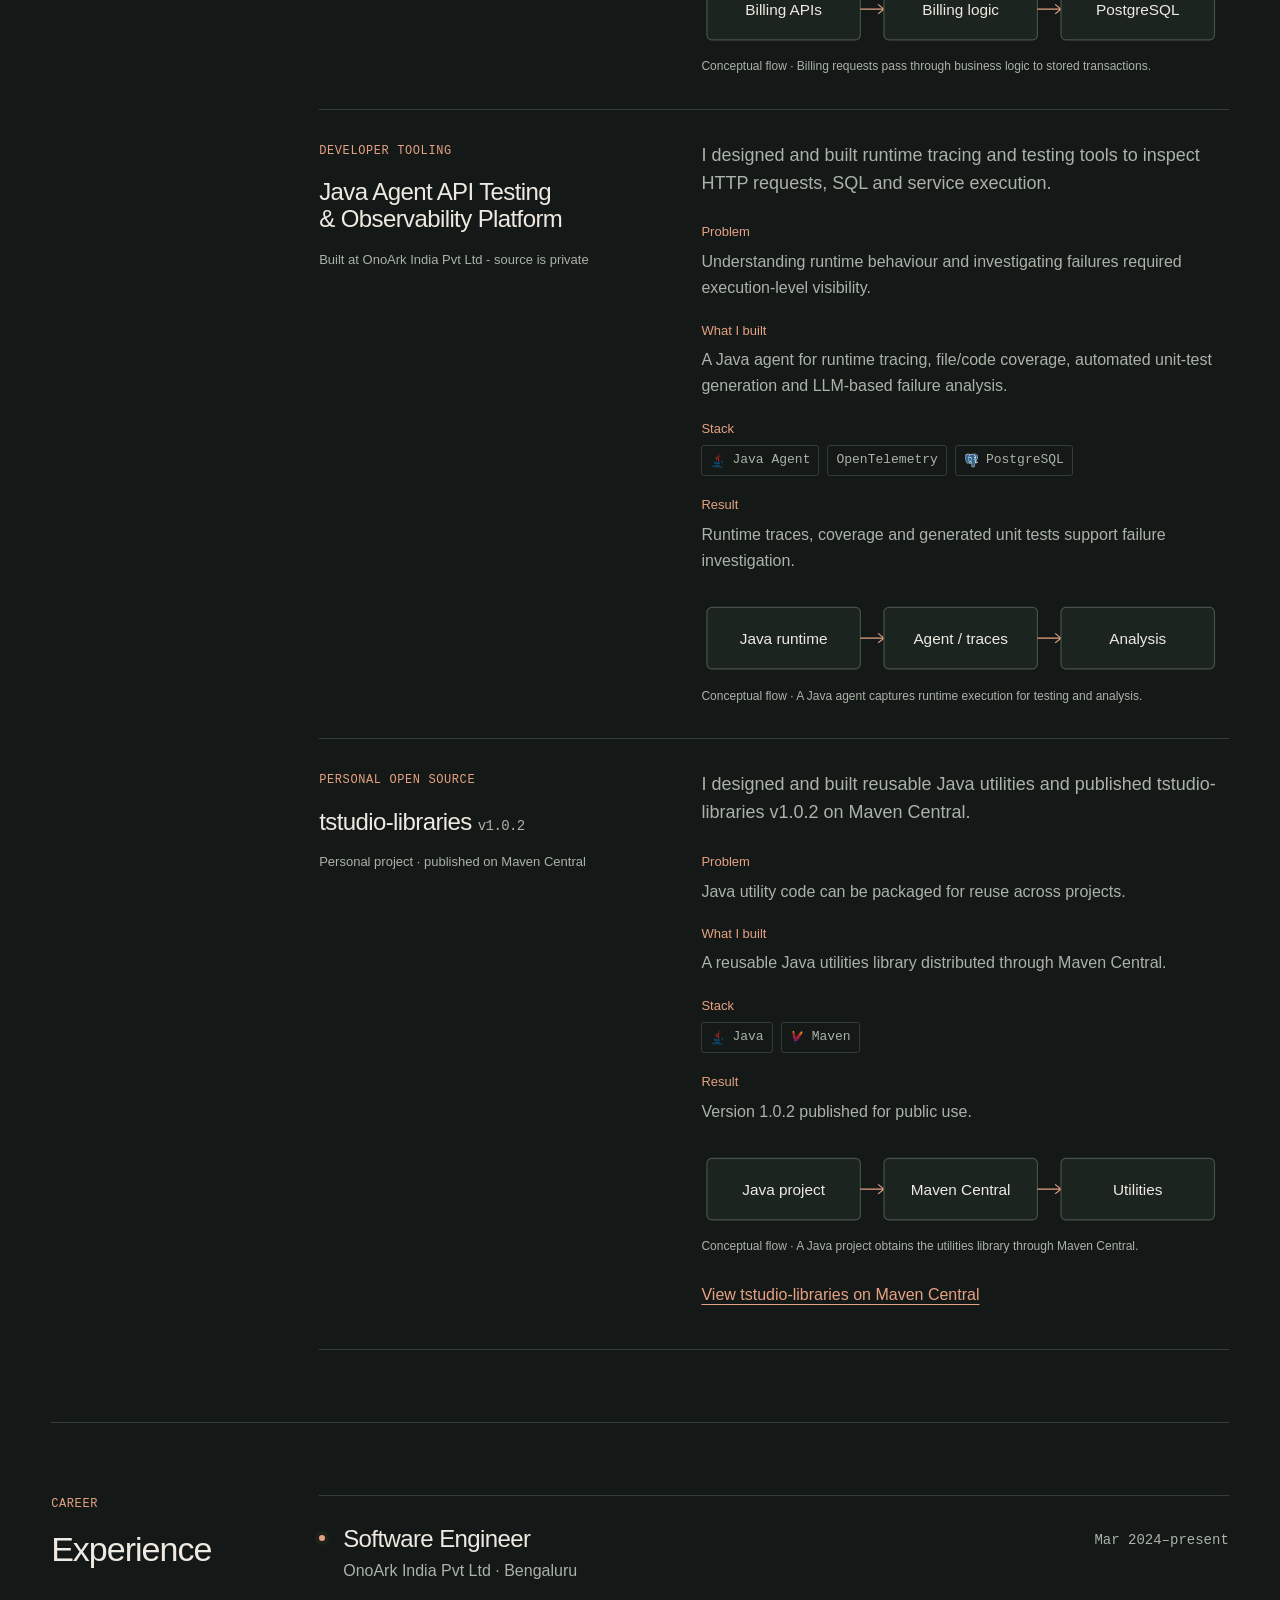
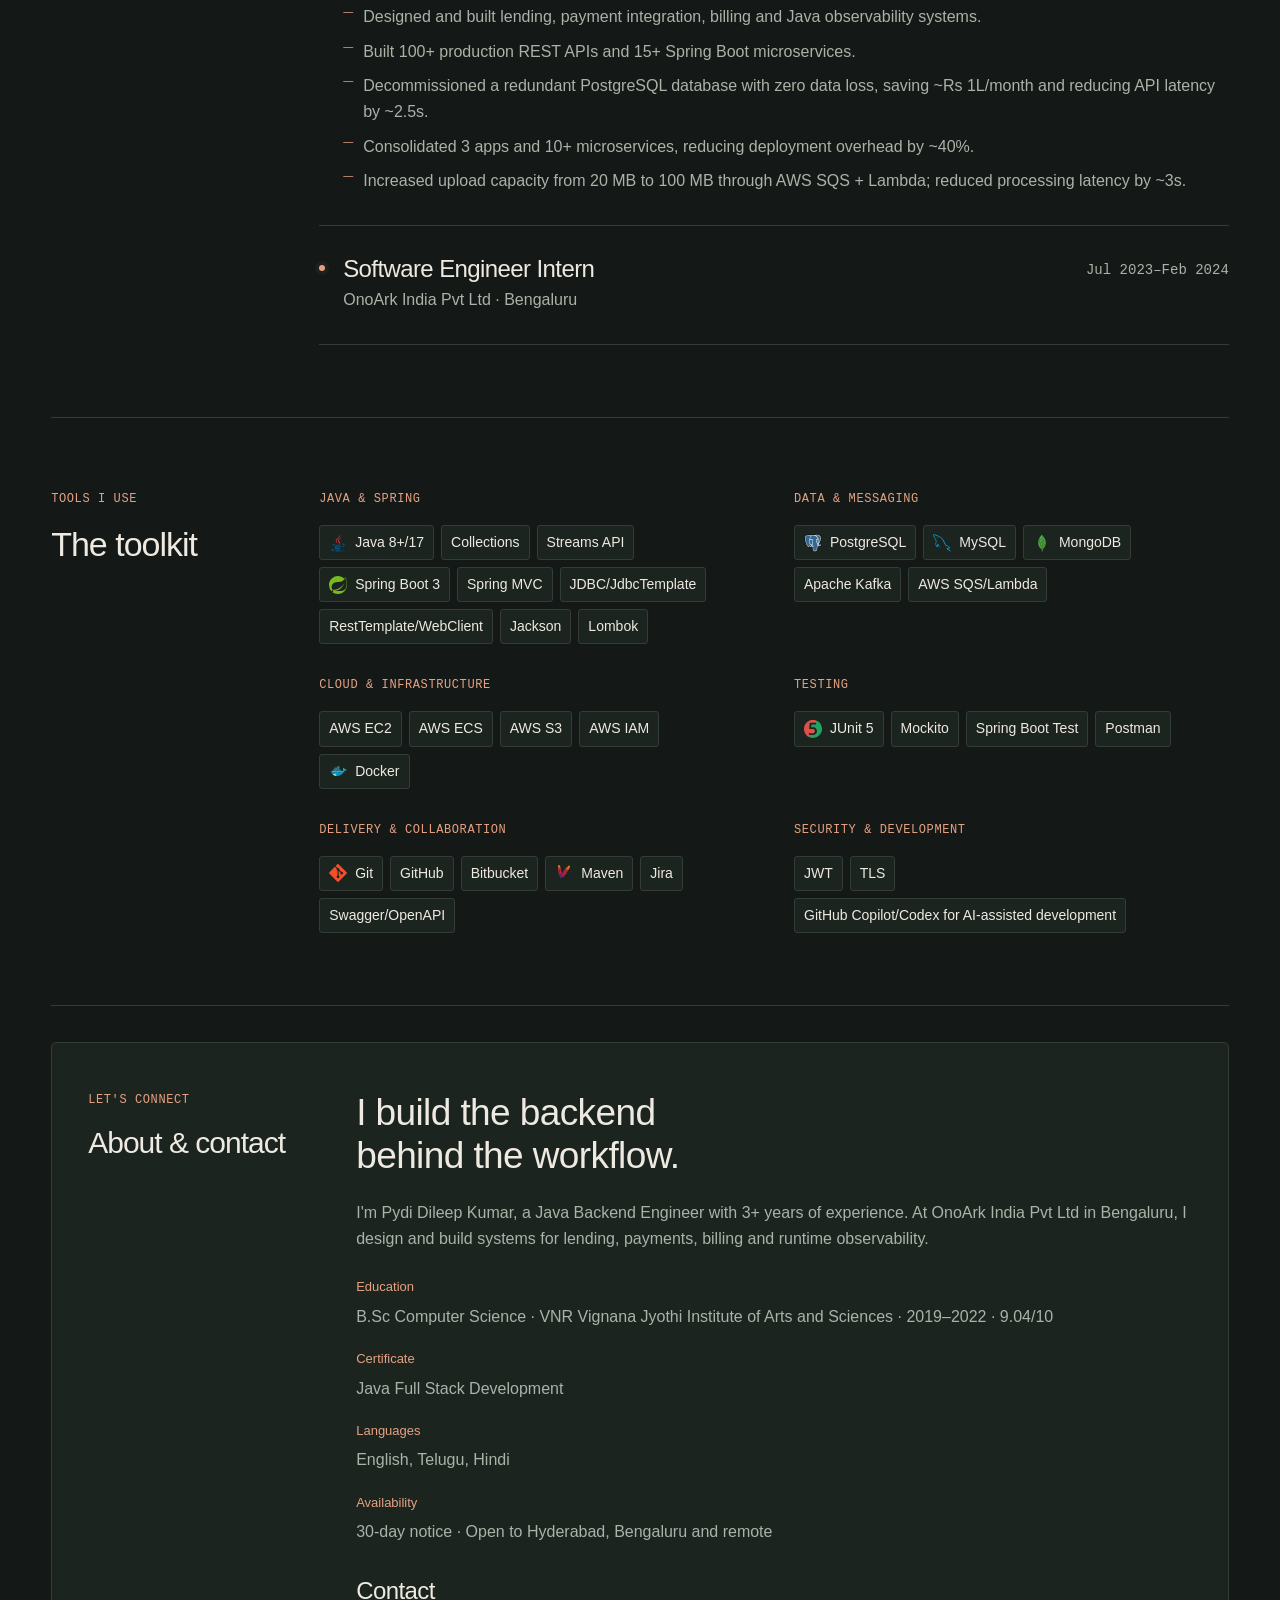
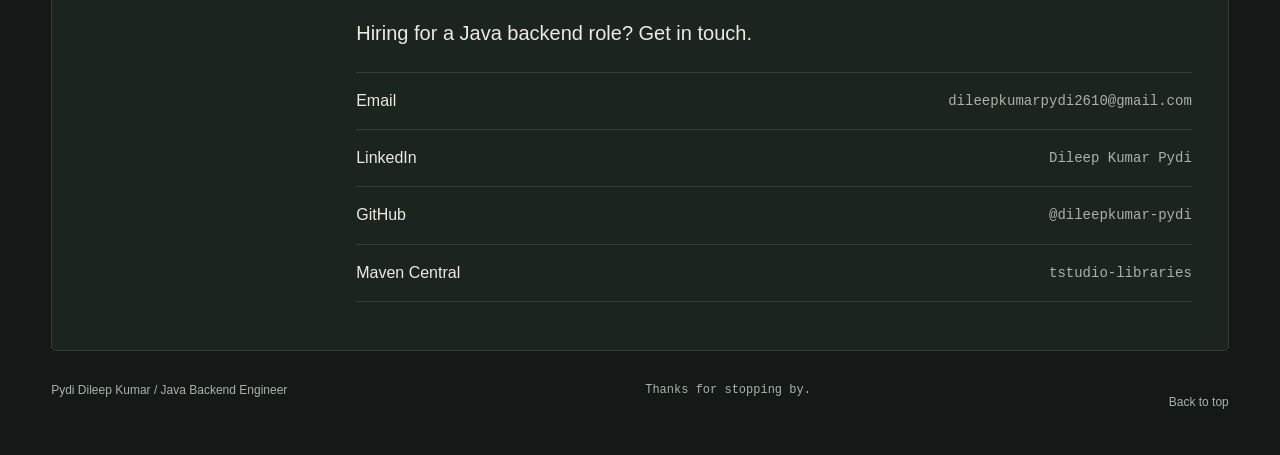
==== commit f6e51673: "Make portfolio content static and add professional case studies" ====
--- a/index.html
+++ b/index.html
@@ -3,12 +3,25 @@
   <head>
     <meta charset="UTF-8">
     <meta name="viewport" content="width=device-width, initial-scale=1">
-    <meta name="description" content="Pydi Dileep Kumar — Java Backend Engineer. Reliable services, REST APIs, and event-driven systems.">
+    <title>Pydi Dileep Kumar | Java Backend Engineer · 3+ Years</title>
+    <meta name="description" content="Java Backend Engineer with 3+ years at OnoArk: 100+ REST APIs, 15+ Spring Boot microservices, lending and payments. Open to Hyderabad, Bengaluru and remote.">
     <meta name="theme-color" content="#141917">
-    <title>Pydi Dileep Kumar | Backend Engineer</title>
-    <link rel="icon" href="data:image/svg+xml,%3Csvg xmlns='http://www.w3.org/2000/svg' viewBox='0 0 64 64'%3E%3Crect width='64' height='64' rx='12' fill='%23141917'/%3E%3Ctext x='9' y='43' font-family='Arial' font-weight='bold' font-size='32' fill='%23e5a182'%3EP.%3C/text%3E%3C/svg%3E">
-    <link rel="stylesheet" href="styles.css?v=2">
-    <script src="content.js" defer></script>
+    <link rel="canonical" href="https://dileepkumar-pydi.github.io/portfolio/">
+    <meta property="og:type" content="website">
+    <meta property="og:title" content="Pydi Dileep Kumar | Java Backend Engineer">
+    <meta property="og:description" content="3+ years. 100+ REST APIs and 15+ Spring Boot microservices. Lending, payments and Java observability. Open to work with 30-day notice.">
+    <meta property="og:url" content="https://dileepkumar-pydi.github.io/portfolio/">
+    <meta property="og:image" content="https://dileepkumar-pydi.github.io/portfolio/assets/og-image.png">
+    <meta property="og:image:alt" content="Pydi Dileep Kumar — Java Backend Engineer">
+    <meta name="twitter:card" content="summary_large_image">
+    <meta name="twitter:title" content="Pydi Dileep Kumar | Java Backend Engineer">
+    <meta name="twitter:description" content="3+ years building Java backend systems. Open to Hyderabad, Bengaluru and remote; 30-day notice.">
+    <meta name="twitter:image" content="https://dileepkumar-pydi.github.io/portfolio/assets/og-image.png">
+    <meta name="twitter:image:alt" content="Pydi Dileep Kumar — Java Backend Engineer">
+    <!-- TODO: Add assets/og-image.png (recommended 1200 × 630) for social previews. -->
+    <link rel="icon" href="./assets/favicon.svg" type="image/svg+xml">
+    <link rel="stylesheet" href="styles.css?v=3">
+    <script type="application/ld+json">{"@context": "https://schema.org", "@type": "Person", "name": "Pydi Dileep Kumar", "jobTitle": "Java Backend Engineer", "url": "https://dileepkumar-pydi.github.io/portfolio/", "email": "dileepkumarpydi2610@gmail.com", "sameAs": ["https://www.linkedin.com/in/dileep-kumar-pydi-b41965239", "https://github.com/dileepkumar-pydi"], "worksFor": {"@type": "Organization", "name": "OnoArk India Pvt Ltd"}, "knowsLanguage": ["English", "Telugu", "Hindi"]}</script>
     <script src="app.js" defer></script>
     <script src="motion.js" defer></script>
   </head>
@@ -16,27 +29,20 @@
     <a class="skip-link" href="#main">Skip to content</a>
     <div class="page">
       <header class="header">
-        <a class="brand" href="#" aria-label="Back to top">Dileep.</a>
-        <nav aria-label="Main navigation">
-          <a href="#about">About</a>
-          <a href="#experience">Experience</a>
-          <a href="#projects">Projects</a>
-          <a href="#skills">Skills</a>
-          <a href="#contact">Contact</a>
-        </nav>
+        <a class="brand" href="#" aria-label="Dileep — back to top">Dileep</a>
+        <nav aria-label="Main navigation"><a href="#about">About</a><a href="#experience">Experience</a><a href="#projects">Projects</a><a href="#skills">Skills</a><a href="#contact">Contact</a></nav>
       </header>
       <main id="main" tabindex="-1">
         <section class="hero" aria-labelledby="headline">
           <div>
-            <p class="name" id="name"></p>
-            <p class="eyebrow" id="role"></p>
-            <h1 id="headline"></h1>
-            <p class="intro" id="intro"></p>
-            <div class="actions">
-              <a class="button primary" href="#projects">View Projects <span aria-hidden="true">↘</span></a>
-              <a class="button" href="#contact">Contact Me <span aria-hidden="true">↗</span></a>
-            </div>
-            <div class="hero-stack" id="hero-stack" aria-label="Core technologies"></div>
+            <p class="name">Pydi Dileep Kumar</p>
+            <p class="availability">Open to work - 30-day notice</p>
+            <h1 id="headline">Java <span class="hero-accent">Backend</span> Engineer</h1>
+            <p class="intro">3+ years building Java backend systems: 100+ production REST APIs and 15+ Spring Boot microservices.</p>
+            <p class="location">Open to Hyderabad, Bengaluru and remote.</p>
+            <div class="actions"><a class="button primary" href="#projects">View Projects</a><a class="button" href="./assets/Pydi_Dileep_Kumar_Resume.pdf" download aria-describedby="resume-todo">Download Resume</a><a class="button" href="#contact">Contact</a></div>
+            <p class="todo" id="resume-todo">TODO: Resume PDF to be added.</p>
+            <div class="hero-stack" aria-label="Core technologies"><span><img class="tech-icon" src="./assets/icons/java.svg" width="18" height="18" alt="">Java</span><span><img class="tech-icon" src="./assets/icons/spring.svg" width="18" height="18" alt="">Spring Boot</span><span><img class="tech-icon" src="./assets/icons/postgresql.svg" width="18" height="18" alt="">PostgreSQL</span><span><img class="tech-icon" src="./assets/icons/aws.svg" width="18" height="18" alt="">AWS</span></div>
           </div>
           <div class="topology" aria-label="Service topology: REST API requests enter Spring Boot, which connects to PostgreSQL, AWS SQS, and a payment gateway.">
             <div class="topology-label"><span>Service topology</span><span class="diagram-status">Request flow</span></div>
@@ -48,56 +54,52 @@
             <p class="diagram-caption">Request → service → data, events & payments</p>
           </div>
         </section>
-        <section class="impact" aria-label="Impact in production">
-          <p class="eyebrow">02 / Impact in production</p>
-          <div class="stats" id="stats"></div>
-        </section>
-
-        <section class="section" id="projects">
-          <div class="section-heading">
-            <p class="eyebrow">03 /</p>
-            <h2>Selected<br class="desktop-break"> projects</h2>
-          </div>
-          <div id="project-list"></div>
-        </section>
-
-        <section class="section" id="experience">
-          <div class="section-heading">
-            <p class="eyebrow">04 /</p>
-            <h2>Experience</h2>
-          </div>
-          <div id="experience-list"></div>
-        </section>
-
-        <section class="section" id="skills">
-          <div class="section-heading">
-            <p class="eyebrow">05 /</p>
-            <h2>The toolkit</h2>
-          </div>
-          <div class="toolkit" id="skill-list"></div>
-        </section>
-
-        <section class="section" id="about">
-          <div class="section-heading">
-            <p class="eyebrow">06 /</p>
-            <h2>About &<br class="desktop-break"> contact</h2>
-          </div>
-          <div>
-            <h2 class="about-title"></h2>
-            <p class="about-copy" id="about-copy"></p>
-            <div id="contact">
-              <p class="eyebrow">Let's connect</p>
-              <p class="contact-intro" id="contact-intro"></p>
-              <div id="contact-list"></div>
-            </div>
-          </div>
-        </section>
+        <section class="impact" aria-labelledby="impact-heading"><h2 class="eyebrow" id="impact-heading">Impact in production</h2><div class="stats"><div class="stat"><p><span class="sr-only">100+</span><span aria-hidden="true"><span data-count="100">100</span>+</span></p><span>production REST APIs</span></div>
+<div class="stat"><p><span class="sr-only">15+</span><span aria-hidden="true"><span data-count="15">15</span>+</span></p><span>Spring Boot microservices</span></div>
+<div class="stat"><p><span class="sr-only">100+</span><span aria-hidden="true"><span data-count="100">100</span>+</span></p><span>loans/month processed</span></div>
+<div class="stat"><p><span class="sr-only">~Rs 1L/month</span><span aria-hidden="true">~Rs <span data-count="1">1</span>L/month</span></p><span>saved by decommissioning a redundant PostgreSQL DB Zero data loss; ~2.5s lower API latency.</span></div>
+<div class="stat"><p><span class="sr-only">~40%</span><span aria-hidden="true">~<span data-count="40">40</span>%</span></p><span>less deployment overhead 3 apps + 10+ microservices consolidated.</span></div>
+<div class="stat"><p><span class="sr-only">100 MB</span><span aria-hidden="true"><span data-count="100">100</span> MB</span></p><span>file upload capacity, increased from 20 MB via AWS SQS + Lambda</span></div>
+<div class="stat"><p><span class="sr-only">~3s</span><span aria-hidden="true">~<span data-count="3">3</span>s</span></p><span>lower processing latency</span></div>
+<div class="stat"><p><span class="sr-only">300+</span><span aria-hidden="true"><span data-count="300">300</span>+</span></p><span>users with automated renewals</span></div>
+</div></section>
+        <section class="section" id="projects" aria-labelledby="projects-heading"><div class="section-heading"><p class="eyebrow">Selected work</p><h2 id="projects-heading">Selected projects</h2></div><div id="project-list"><div class="section-intro"><h3>Professional projects at OnoArk</h3><p>My work at OnoArk India Pvt Ltd, 2023–present, spanning my internship and Software Engineer role. Diagrams show high-level concepts only; source is private.</p></div><article class="project" aria-labelledby="lending-title">
+              <div class="project-heading"><p class="eyebrow">Loan lifecycle</p><h3 id="lending-title">Lending &amp; Loan Management Platform</h3><p class="ownership">Built at OnoArk India Pvt Ltd - source is private</p></div>
+              <div class="case-study"><p class="contribution">I designed and built the loan lifecycle and the database schema for the whole platform, processing 100+ loans/month.</p>
+                <dl><dt>Problem</dt><dd>Disbursal, EMI scheduling, repayments and closure needed to account for changing payment behaviour.</dd><dt>What I built</dt><dd>A dynamic EMI engine for early, partial, late and excess payments, with automatic interest recalculation.</dd><dt>Stack</dt><dd><div class="project-stack"><span><img class="tech-icon" src="./assets/icons/java.svg" width="18" height="18" alt="" loading="lazy">Java</span><span>Python</span><span><img class="tech-icon" src="./assets/icons/spring.svg" width="18" height="18" alt="" loading="lazy">Spring Boot</span><span><img class="tech-icon" src="./assets/icons/postgresql.svg" width="18" height="18" alt="" loading="lazy">PostgreSQL</span><span><img class="tech-icon" src="./assets/icons/aws.svg" width="18" height="18" alt="" loading="lazy">AWS SQS</span></div></dd><dt>Result</dt><dd>100+ loans/month processed across the loan lifecycle.</dd></dl>
+                <figure class="architecture"><svg viewBox="0 0 440 68" role="img" aria-labelledby="lending-diagram"><title id="lending-diagram">Loan requests pass through the EMI engine to loan data.</title><rect x="5" y="8" width="130" height="52" rx="4"/><text x="70" y="39">Loan request</text><path d="M135 34h20m-5-4 5 4-5 4"/><rect x="155" y="8" width="130" height="52" rx="4"/><text x="220" y="39">EMI engine</text><path d="M285 34h20m-5-4 5 4-5 4"/><rect x="305" y="8" width="130" height="52" rx="4"/><text x="370" y="39">PostgreSQL</text></svg><figcaption>Conceptual flow · Loan requests pass through the EMI engine to loan data.</figcaption></figure>
+              </div></article>
+<article class="project" aria-labelledby="payments-title">
+              <div class="project-heading"><p class="eyebrow">Payments &amp; security</p><h3 id="payments-title">Payment Gateway &amp; Banking Integration Platform</h3><p class="ownership">Built at OnoArk India Pvt Ltd - source is private</p></div>
+              <div class="case-study"><p class="contribution">I designed and built payment and banking integrations and migrated platform authentication from client ID/secret to JWT.</p>
+                <dl><dt>Problem</dt><dd>Payment, banking, KYC and e-sign workflows needed integrations and callback handling.</dd><dt>What I built</dt><dd>PhonePe v1/v2, Razorpay, Axis Bank eNACH, payouts, collections, Signzy KYC and SignDesk e-sign integrations; webhooks/callbacks over TLS, plus cookie-based JWT tokens for web.</dd><dt>Stack</dt><dd><div class="project-stack"><span><img class="tech-icon" src="./assets/icons/java.svg" width="18" height="18" alt="" loading="lazy">Java</span><span><img class="tech-icon" src="./assets/icons/spring.svg" width="18" height="18" alt="" loading="lazy">Spring Boot</span><span>JWT</span><span>TLS</span></div></dd><dt>Result</dt><dd>Integrated payment and verification workflows, with JWT authentication replacing client ID/secret authentication.</dd></dl>
+                <figure class="architecture"><svg viewBox="0 0 440 68" role="img" aria-labelledby="payments-diagram"><title id="payments-diagram">The platform calls a provider and handles its callback.</title><rect x="5" y="8" width="130" height="52" rx="4"/><text x="70" y="39">Platform</text><path d="M135 34h20m-5-4 5 4-5 4"/><rect x="155" y="8" width="130" height="52" rx="4"/><text x="220" y="39">Provider</text><path d="M285 34h20m-5-4 5 4-5 4"/><rect x="305" y="8" width="130" height="52" rx="4"/><text x="370" y="39">Callback</text></svg><figcaption>Conceptual flow · The platform calls a provider and handles its callback.</figcaption></figure>
+              </div></article>
+<article class="project" aria-labelledby="billing-title">
+              <div class="project-heading"><p class="eyebrow">Subscriptions &amp; billing</p><h3 id="billing-title">Billing &amp; Transaction Management System</h3><p class="ownership">Built at OnoArk India Pvt Ltd - source is private</p></div>
+              <div class="case-study"><p class="contribution">I designed and built the system from scratch: 30+ REST APIs and automated renewals for 300+ users.</p>
+                <dl><dt>Problem</dt><dd>Invoicing, payments, ledger, reporting, subscriptions and notifications needed a billing backend.</dd><dt>What I built</dt><dd>REST APIs covering billing and transaction workflows, including subscription renewals.</dd><dt>Stack</dt><dd><div class="project-stack"><span><img class="tech-icon" src="./assets/icons/java.svg" width="18" height="18" alt="" loading="lazy">Java</span><span><img class="tech-icon" src="./assets/icons/spring.svg" width="18" height="18" alt="" loading="lazy">Spring Boot</span><span><img class="tech-icon" src="./assets/icons/postgresql.svg" width="18" height="18" alt="" loading="lazy">PostgreSQL</span></div></dd><dt>Result</dt><dd>30+ REST APIs; renewals automated for 300+ users.</dd></dl>
+                <figure class="architecture"><svg viewBox="0 0 440 68" role="img" aria-labelledby="billing-diagram"><title id="billing-diagram">Billing requests pass through business logic to stored transactions.</title><rect x="5" y="8" width="130" height="52" rx="4"/><text x="70" y="39">Billing APIs</text><path d="M135 34h20m-5-4 5 4-5 4"/><rect x="155" y="8" width="130" height="52" rx="4"/><text x="220" y="39">Billing logic</text><path d="M285 34h20m-5-4 5 4-5 4"/><rect x="305" y="8" width="130" height="52" rx="4"/><text x="370" y="39">PostgreSQL</text></svg><figcaption>Conceptual flow · Billing requests pass through business logic to stored transactions.</figcaption></figure>
+              </div></article>
+<article class="project" aria-labelledby="agent-title">
+              <div class="project-heading"><p class="eyebrow">Developer tooling</p><h3 id="agent-title">Java Agent API Testing &amp; Observability Platform</h3><p class="ownership">Built at OnoArk India Pvt Ltd - source is private</p></div>
+              <div class="case-study"><p class="contribution">I designed and built runtime tracing and testing tools to inspect HTTP requests, SQL and service execution.</p>
+                <dl><dt>Problem</dt><dd>Understanding runtime behaviour and investigating failures required execution-level visibility.</dd><dt>What I built</dt><dd>A Java agent for runtime tracing, file/code coverage, automated unit-test generation and LLM-based failure analysis.</dd><dt>Stack</dt><dd><div class="project-stack"><span><img class="tech-icon" src="./assets/icons/java.svg" width="18" height="18" alt="" loading="lazy">Java Agent</span><span>OpenTelemetry</span><span><img class="tech-icon" src="./assets/icons/postgresql.svg" width="18" height="18" alt="" loading="lazy">PostgreSQL</span></div></dd><dt>Result</dt><dd>Runtime traces, coverage and generated unit tests support failure investigation.</dd></dl>
+                <figure class="architecture"><svg viewBox="0 0 440 68" role="img" aria-labelledby="agent-diagram"><title id="agent-diagram">A Java agent captures runtime execution for testing and analysis.</title><rect x="5" y="8" width="130" height="52" rx="4"/><text x="70" y="39">Java runtime</text><path d="M135 34h20m-5-4 5 4-5 4"/><rect x="155" y="8" width="130" height="52" rx="4"/><text x="220" y="39">Agent / traces</text><path d="M285 34h20m-5-4 5 4-5 4"/><rect x="305" y="8" width="130" height="52" rx="4"/><text x="370" y="39">Analysis</text></svg><figcaption>Conceptual flow · A Java agent captures runtime execution for testing and analysis.</figcaption></figure>
+              </div></article>
+<article class="project" aria-labelledby="tstudio-title"><div class="project-heading"><p class="eyebrow">Personal open source</p><h3 id="tstudio-title">tstudio-libraries <span class="version">v1.0.2</span></h3><p class="ownership">Personal project · published on Maven Central</p></div><div class="case-study"><p class="contribution">I designed and built reusable Java utilities and published tstudio-libraries v1.0.2 on Maven Central.</p><dl><dt>Problem</dt><dd>Java utility code can be packaged for reuse across projects.</dd><dt>What I built</dt><dd>A reusable Java utilities library distributed through Maven Central.</dd><dt>Stack</dt><dd><div class="project-stack"><span><img class="tech-icon" src="./assets/icons/java.svg" width="18" height="18" alt="" loading="lazy">Java</span><span><img class="tech-icon" src="./assets/icons/maven.svg" width="18" height="18" alt="" loading="lazy">Maven</span></div></dd><dt>Result</dt><dd>Version 1.0.2 published for public use.</dd></dl><figure class="architecture"><svg viewBox="0 0 440 68" role="img" aria-labelledby="tstudio-diagram"><title id="tstudio-diagram">A Java project obtains the utilities library through Maven Central.</title><rect x="5" y="8" width="130" height="52" rx="4"/><text x="70" y="39">Java project</text><path d="M135 34h20m-5-4 5 4-5 4"/><rect x="155" y="8" width="130" height="52" rx="4"/><text x="220" y="39">Maven Central</text><path d="M285 34h20m-5-4 5 4-5 4"/><rect x="305" y="8" width="130" height="52" rx="4"/><text x="370" y="39">Utilities</text></svg><figcaption>Conceptual flow · A Java project obtains the utilities library through Maven Central.</figcaption></figure><a class="text-link" href="https://central.sonatype.com/artifact/ai.suvir/tstudio-libraries">View tstudio-libraries on Maven Central</a></div></article></div></section>
+        <section class="section" id="experience" aria-labelledby="experience-heading"><div class="section-heading"><p class="eyebrow">Career</p><h2 id="experience-heading">Experience</h2></div><div>
+          <article class="job"><div class="job-heading"><h3>Software Engineer</h3><p class="stack"><time datetime="2024-03">Mar 2024</time>–present</p></div><p>OnoArk India Pvt Ltd · Bengaluru</p><ul><li>Designed and built lending, payment integration, billing and Java observability systems.</li><li>Built 100+ production REST APIs and 15+ Spring Boot microservices.</li><li>Decommissioned a redundant PostgreSQL database with zero data loss, saving ~Rs 1L/month and reducing API latency by ~2.5s.</li><li>Consolidated 3 apps and 10+ microservices, reducing deployment overhead by ~40%.</li><li>Increased upload capacity from 20 MB to 100 MB through AWS SQS + Lambda; reduced processing latency by ~3s.</li></ul></article>
+          <article class="job"><div class="job-heading"><h3>Software Engineer Intern</h3><p class="stack"><time datetime="2023-07">Jul 2023</time>–<time datetime="2024-02">Feb 2024</time></p></div><p>OnoArk India Pvt Ltd · Bengaluru</p></article>
+        </div></section>
+        <section class="section" id="skills" aria-labelledby="skills-heading"><div class="section-heading"><p class="eyebrow">Tools I use</p><h2 id="skills-heading">The toolkit</h2></div><div class="toolkit"><div><h3 class="eyebrow">Java &amp; Spring</h3><div class="skill-tags"><span><img class="tech-icon" src="./assets/icons/java.svg" width="18" height="18" alt="" loading="lazy">Java 8+/17</span><span>Collections</span><span>Streams API</span><span><img class="tech-icon" src="./assets/icons/spring.svg" width="18" height="18" alt="" loading="lazy">Spring Boot 3</span><span>Spring MVC</span><span>JDBC/JdbcTemplate</span><span>RestTemplate/WebClient</span><span>Jackson</span><span>Lombok</span></div></div><div><h3 class="eyebrow">Data &amp; messaging</h3><div class="skill-tags"><span><img class="tech-icon" src="./assets/icons/postgresql.svg" width="18" height="18" alt="" loading="lazy">PostgreSQL</span><span><img class="tech-icon" src="./assets/icons/mysql.svg" width="18" height="18" alt="" loading="lazy">MySQL</span><span><img class="tech-icon" src="./assets/icons/mongodb.svg" width="18" height="18" alt="" loading="lazy">MongoDB</span><span>Apache Kafka</span><span>AWS SQS/Lambda</span></div></div><div><h3 class="eyebrow">Cloud &amp; infrastructure</h3><div class="skill-tags"><span>AWS EC2</span><span>AWS ECS</span><span>AWS S3</span><span>AWS IAM</span><span><img class="tech-icon" src="./assets/icons/docker.svg" width="18" height="18" alt="" loading="lazy">Docker</span></div></div><div><h3 class="eyebrow">Testing</h3><div class="skill-tags"><span><img class="tech-icon" src="./assets/icons/junit.svg" width="18" height="18" alt="" loading="lazy">JUnit 5</span><span>Mockito</span><span>Spring Boot Test</span><span>Postman</span></div></div><div><h3 class="eyebrow">Delivery &amp; collaboration</h3><div class="skill-tags"><span><img class="tech-icon" src="./assets/icons/git.svg" width="18" height="18" alt="" loading="lazy">Git</span><span>GitHub</span><span>Bitbucket</span><span><img class="tech-icon" src="./assets/icons/maven.svg" width="18" height="18" alt="" loading="lazy">Maven</span><span>Jira</span><span>Swagger/OpenAPI</span></div></div><div><h3 class="eyebrow">Security &amp; development</h3><div class="skill-tags"><span>JWT</span><span>TLS</span><span>GitHub Copilot/Codex for AI-assisted development</span></div></div></div></section>
+        <section class="section" id="about" aria-labelledby="about-heading"><div class="section-heading"><p class="eyebrow">Let's connect</p><h2 id="about-heading">About &amp; contact</h2></div><div>
+          <h3 class="about-title">I build the backend behind the workflow.</h3><p class="about-copy">I'm Pydi Dileep Kumar, a Java Backend Engineer with 3+ years of experience. At OnoArk India Pvt Ltd in Bengaluru, I design and build systems for lending, payments, billing and runtime observability.</p>
+          <dl class="background"><dt>Education</dt><dd>B.Sc Computer Science · VNR Vignana Jyothi Institute of Arts and Sciences · 2019–2022 · 9.04/10</dd><dt>Certificate</dt><dd>Java Full Stack Development</dd><dt>Languages</dt><dd>English, Telugu, Hindi</dd><dt>Availability</dt><dd>30-day notice · Open to Hyderabad, Bengaluru and remote</dd></dl>
+          <div id="contact"><h3>Contact</h3><p class="contact-intro">Hiring for a Java backend role? Get in touch.</p><a class="contact-row" href="mailto:dileepkumarpydi2610@gmail.com"><span>Email</span><span class="contact-detail">dileepkumarpydi2610@gmail.com</span></a><a class="contact-row" href="https://www.linkedin.com/in/dileep-kumar-pydi-b41965239"><span>LinkedIn</span><span class="contact-detail">Dileep Kumar Pydi</span></a><a class="contact-row" href="https://github.com/dileepkumar-pydi"><span>GitHub</span><span class="contact-detail">@dileepkumar-pydi</span></a><a class="contact-row" href="https://central.sonatype.com/artifact/ai.suvir/tstudio-libraries"><span>Maven Central</span><span class="contact-detail">tstudio-libraries</span></a></div>
+        </div></section>
       </main>
-      <footer>
-        <span id="footer-name"></span>
-        <span class="footer-note"></span>
-        <a class="back-top" href="#" aria-label="Back to top">Back to top <span aria-hidden="true">↑</span></a>
-      </footer>
+      <footer><span>Pydi Dileep Kumar / Java Backend Engineer</span><span class="footer-note">Thanks for stopping by.</span><a class="back-top" href="#">Back to top</a></footer>
     </div>
   </body>
 </html>
--- a/styles.css
+++ b/styles.css
@@ -15,7 +15,7 @@
 }
 * { box-sizing: border-box; }
 html { scroll-behavior: smooth; scroll-padding-top: 108px; }
-body { margin: 0; background: var(--paper); color: var(--ink); font: 15px/1.65 "Helvetica Neue", Arial, sans-serif; -webkit-font-smoothing: antialiased; }
+body { margin: 0; background: var(--paper); color: var(--ink); font: 16px/1.65 "Helvetica Neue", Arial, sans-serif; -webkit-font-smoothing: antialiased; }
 ::selection { background: var(--accent); color: var(--paper); }
 a { color: inherit; text-decoration: none; }
 a:hover { color: var(--accent); }
@@ -26,25 +26,25 @@
 .header { display: flex; justify-content: space-between; align-items: center; min-height: 84px; border-bottom: 1px solid var(--line); position: sticky; top: 0; z-index: 5; background: #141917ed; backdrop-filter: blur(14px); }
 .brand { font-size: 22px; font-weight: 700; letter-spacing: -1px; }
 .brand::after { content: ""; display: inline-block; width: 5px; height: 5px; margin: 0 0 3px 6px; border-radius: 50%; background: var(--accent); }
-nav { display: flex; gap: 30px; font-size: 12px; color: var(--muted); }
+nav { display: flex; gap: 30px; font-size: 14px; color: var(--muted); }
 nav a { display: inline-flex; align-items: center; min-height: 44px; }
 nav a[aria-current] { color: var(--accent); }
 .hero { display: grid; grid-template-columns: 1.65fr 1fr; gap: 64px; align-items: center; min-height: calc(100svh - var(--header-height)); padding: 84px 0 72px; }
 .hero > div:first-child { min-width: 0; }
 .name { font-size: 17px; font-weight: 500; margin-bottom: 5px; }
-.eyebrow { color: var(--accent); font: 10px/1.6 var(--mono); letter-spacing: .6px; text-transform: uppercase; }
+.eyebrow { color: var(--accent); font: 12px/1.6 var(--mono); letter-spacing: .6px; text-transform: uppercase; }
 #role { font-size: 11px; letter-spacing: .2px; }
 h1 { font-size: clamp(45px, 5.4vw, 72px); letter-spacing: -2.8px; margin: 28px 0; line-height: 1.05; }
 .accent { color: var(--accent); }
 .hero-accent { color: var(--accent); font-family: Georgia, serif; font-weight: 400; font-style: italic; letter-spacing: -2.5px; }
-.intro { color: var(--muted); max-width: 510px; font-size: 15px; }
-.actions { display: flex; gap: 12px; margin-top: 30px; }
-.button { display: inline-flex; align-items: center; justify-content: space-between; gap: 25px; border: 1px solid var(--connector); border-radius: 3px; padding: 13px 18px; font-size: 12px; font-weight: 500; }
+.intro { color: var(--muted); max-width: 580px; font-size: 18px; }
+.actions { display: flex; flex-wrap: wrap; gap: 12px; margin-top: 30px; }
+.button { display: inline-flex; align-items: center; justify-content: space-between; gap: 25px; border: 1px solid var(--connector); border-radius: 3px; padding: 13px 18px; font-size: 14px; font-weight: 500; }
 .button span { color: var(--accent); font-size: 17px; }
 .primary { color: var(--on-accent); background: var(--accent); border-color: var(--accent); box-shadow: 0 4px 18px #e5a18212; }
 .primary span, .primary:hover { color: var(--on-accent); }
 .primary:hover { background: #f0b699; }
-.hero-stack { display: flex; flex-wrap: wrap; gap: 8px 18px; margin-top: 30px; color: var(--muted); font: 10px/1.6 var(--mono); }
+.hero-stack { display: flex; flex-wrap: wrap; gap: 8px 18px; margin-top: 30px; color: var(--muted); font: 14px/1.6 var(--mono); }
 .hero-stack > span { display: inline-flex; align-items: center; gap: 7px; }
 .tech-icon { object-fit: contain; flex-shrink: 0; }
 .tech-icon[src$="mysql.svg"] { filter: brightness(1.8); }
@@ -71,7 +71,7 @@
 .stat:first-child { border: 0; padding-left: 0; }
 .stat p { position: relative; font-size: 36px; line-height: 1.2; letter-spacing: -1.2px; white-space: nowrap; }
 .stat p small { position: absolute; left: 0; top: -14px; font: 10px/1.6 var(--mono); letter-spacing: 0; }
-.stat > span { display: block; color: var(--muted); font-size: 11px; margin-top: 9px; }
+.stat > span { display: block; color: var(--muted); font-size: 14px; margin-top: 9px; }
 .section { display: grid; grid-template-columns: 210px minmax(0, 1fr); gap: 58px; padding: 72px 0; border-bottom: 1px solid var(--line); }
 .section-heading .eyebrow { margin-bottom: 16px; }
 h2 { font-size: 34px; letter-spacing: -1px; }
@@ -81,36 +81,36 @@
 .project .eyebrow { margin-bottom: 18px; display: flex; align-items: center; gap: 12px; font-size: 10px; }
 .project-number { color: var(--muted); font-size: 12px; }
 .project > div > p:not(.eyebrow, .highlight, .stack), .job > p, .job li, .about-copy { color: var(--muted); }
-.project > div:last-child { padding-top: 34px; font-size: 14px; }
+.project > div:last-child { padding-top: 0; font-size: 16px; }
 .highlight { font-size: 11px; margin-top: 16px; padding-left: 12px; border-left: 2px solid var(--accent); }
 .stack { color: var(--muted); font: 11px/1.6 var(--mono); margin-top: 17px; }
 .job { padding: 30px 0 30px 24px; border-top: 1px solid var(--line); position: relative; }
 .job::before { content: ""; position: absolute; width: 6px; height: 6px; top: 39px; left: 0; background: var(--accent); border-radius: 50%; box-shadow: 0 0 0 4px #e5a1820c; }
 .job:last-child { border-bottom: 1px solid var(--line); }
 .job-heading { display: flex; justify-content: space-between; gap: 16px; }
-.job-heading .stack { margin-top: 3px; white-space: nowrap; font-size: 10px; }
-.job > p { font-size: 13px; margin-top: 5px; }
-.job ul { list-style: none; padding: 0; margin: 20px 0 0; font-size: 13px; }
+.job-heading .stack { margin-top: 3px; white-space: nowrap; font-size: 14px; }
+.job > p { font-size: 16px; margin-top: 5px; }
+.job ul { list-style: none; padding: 0; margin: 20px 0 0; font-size: 16px; }
 .job li { padding-left: 20px; position: relative; margin-top: 8px; }
 .job li::before { content: "—"; color: var(--accent); position: absolute; left: 0; font-size: 10px; }
 .toolkit { display: grid; grid-template-columns: 1fr 1fr; gap: 32px 40px; }
 .toolkit .eyebrow { margin-bottom: 16px; }
 .skill-tags { display: flex; flex-wrap: wrap; gap: 7px; }
-.skill-tags span { border: 1px solid var(--line); border-radius: 3px; padding: 5px 9px; font-size: 12px; background: var(--surface); }
+.skill-tags span { border: 1px solid var(--line); border-radius: 3px; padding: 5px 9px; font-size: 14px; background: var(--surface); }
 .skill-tags > span { display: inline-flex; align-items: center; gap: 8px; min-height: 34px; }
 #about { margin-top: 36px; padding: 48px 36px; background: var(--surface); border-radius: 5px; border: 1px solid var(--line); }
 #about .section-heading h2 { font-size: 30px; }
 .about-title { font-size: 37px; line-height: 1.17; margin-bottom: 22px; max-width: 570px; }
-.about-copy { font-size: 14px; }
+.about-copy { font-size: 16px; }
 #contact { margin-top: 32px; }
 #contact > .eyebrow { margin-bottom: 12px; }
-.contact-row { display: flex; justify-content: space-between; align-items: center; gap: 16px; border-top: 1px solid var(--line); padding: 15px 0; font-size: 13px; }
+.contact-row { display: flex; justify-content: space-between; align-items: center; gap: 16px; border-top: 1px solid var(--line); padding: 15px 0; font-size: 16px; }
 .contact-row:last-child { border-bottom: 1px solid var(--line); }
-.contact-detail { color: var(--muted); font: 11px/1.6 var(--mono); text-align: right; overflow-wrap: anywhere; }
+.contact-detail { color: var(--muted); font: 14px/1.6 var(--mono); text-align: right; overflow-wrap: anywhere; }
 .contact-detail .accent { margin-left: 16px; font: 16px Arial, sans-serif; }
 .unconfigured .contact-detail { color: var(--muted); }
-footer { display: flex; justify-content: space-between; gap: 20px; padding: 30px 0; color: var(--muted); font-size: 10px; }
-.footer-note { font: 9px/1.6 var(--mono); }
+footer { display: flex; justify-content: space-between; gap: 20px; padding: 30px 0; color: var(--muted); font-size: 12px; }
+.footer-note { font: 12px/1.6 var(--mono); }
 .back-top { white-space: nowrap; }
 .back-top span { margin-left: 8px; color: var(--accent); }
 .skip-link { position: absolute; left: 20px; top: -100px; padding: 10px; background: var(--paper); z-index: 20; }
@@ -130,13 +130,13 @@
   .page { padding-inline: 24px; }
   .header { min-height: 100px; flex-direction: column; align-items: flex-start; justify-content: center; gap: 6px; }
   .brand { font-size: 21px; }
-  nav { gap: 18px; font-size: 11px; }
+  nav { gap: 18px; font-size: 12px; }
   .hero { grid-template-columns: 1fr; padding: 44px 0; gap: 36px; }
   h1 { font-size: clamp(43px, 8vw, 64px); letter-spacing: -1.8px; margin: 25px 0; max-width: 570px; }
   .hero-accent { letter-spacing: -1.8px; }
-  .intro { font-size: 14px; }
+  .intro { font-size: 16px; }
   .actions { margin-top: 25px; }
-  .hero-stack { gap: 8px 14px; margin-top: 24px; font-size: 9px; }
+  .hero-stack { gap: 8px 14px; margin-top: 24px; font-size: 13px; }
   .button { padding: 12px 16px; }
   .topology { max-width: 430px; width: 100%; margin: auto; padding: 22px 18px; }
   .impact { padding: 28px 0; }
@@ -144,7 +144,7 @@
   .stat { padding: 14px 0 0; border: 0; }
   .stat p { font-size: 32px; }
   .stat p small { position: absolute; font-size: 9px; }
-  .stat > span { font-size: 11px; }
+  .stat > span { font-size: 14px; }
   .section { grid-template-columns: 1fr; gap: 28px; padding: 44px 0; }
   .section-heading .eyebrow { margin-bottom: 12px; }
   .desktop-break { display: none; }
@@ -156,7 +156,7 @@
   .toolkit { gap: 28px; }
   #about { margin-top: 24px; padding: 32px 24px; }
   .about-title { font-size: 31px; }
-  .contact-detail { font-size: 10px; }
+  .contact-detail { font-size: 13px; }
   footer { flex-wrap: wrap; gap: 12px; }
   .footer-note { order: 3; width: 100%; }
 }
@@ -171,7 +171,7 @@
   .contact-detail .accent { margin-left: 6px; }
 }
 @media (max-width: 340px) { nav { gap: 15px; } h1 { font-size: 38px; } .stat p { font-size: 25px; } .button { padding-inline: 12px; gap: 18px; } }
-/* Animation timing is configured in content.js. */
+/* Animation timing is configured in motion.js. */
 :root { --reveal-duration: 800ms; --ease-out: cubic-bezier(.22, 1, .36, 1); }
 .motion-enabled body::before {
   content: ""; position: fixed; inset: 0 0 auto; height: 2px;
@@ -182,11 +182,6 @@
   transition: opacity var(--reveal-duration) var(--ease-out) var(--reveal-delay, 0ms), transform var(--reveal-duration) var(--ease-out) var(--reveal-delay, 0ms);
 }
 .motion-enabled .reveal-pending { opacity: 0; transform: translateY(28px); }
-.word-mask { display: inline-block; overflow: clip; vertical-align: top; padding-bottom: .08em; margin-bottom: -.08em; }
-.word { display: inline-block; }
-.motion-enabled .word { transition: transform var(--reveal-duration) var(--ease-out) var(--word-delay, 0ms); }
-.motion-enabled #headline.reveal-pending { opacity: 1; transform: none; }
-.motion-enabled #headline.reveal-pending .word { transform: translateY(115%); }
 .motion-enabled .topology .node { transition: opacity var(--reveal-duration) var(--ease-out), scale var(--reveal-duration) var(--ease-out); }
 .motion-enabled .topology.reveal-pending .node { opacity: 0; scale: .92; }
 .motion-enabled .topology .request { transition-delay: 150ms; }
@@ -231,7 +226,7 @@
 
 /* Project tags and keyboard access. */
 .project-stack { display: flex; flex-wrap: wrap; gap: 8px; margin-top: 20px; }
-.project-stack > span { display: inline-flex; align-items: center; gap: 7px; padding: 4px 8px; border: 1px solid var(--line); border-radius: 3px; color: var(--muted); font: 10px/1.6 var(--mono); }
+.project-stack > span { display: inline-flex; align-items: center; gap: 7px; padding: 4px 8px; border: 1px solid var(--line); border-radius: 3px; color: var(--muted); font: 13px/1.6 var(--mono); }
 .project-stack .tech-icon { width: 15px; height: 15px; }
 .project:focus-within { border-top-color: var(--accent); }
 .contact-intro { max-width: 530px; font-size: 20px; line-height: 1.45; margin: 14px 0 24px; }
@@ -242,3 +237,44 @@
 .motion-enabled .reveal-pending, .motion-enabled .reveal-pending .word, .motion-enabled .topology.reveal-pending .node { transition: none; }
 @media (max-width: 760px) { .contact-intro { font-size: 18px; } nav { width: 100%; justify-content: space-between; gap: 8px; } .topology-label { font-size: 9px; } .diagram-caption { font-size: 9px; } }
 @media (max-width: 340px) { nav { gap: 8px; } .contact-row { align-items: flex-start; } .contact-detail { max-width: 135px; } }
+
+/* Case studies keep the original two-column layout and dark palette. */
+.sr-only { position: absolute; width: 1px; height: 1px; padding: 0; margin: -1px; overflow: hidden; clip-path: inset(50%); white-space: nowrap; border: 0; }
+.availability { display: inline-block; margin-top: 14px; padding: 5px 10px; border: 1px solid var(--connector); border-radius: 3px; color: var(--accent); font-size: 14px; }
+.location { margin-top: 12px; color: var(--muted); font-size: 16px; }
+.todo { color: var(--muted); font-size: 13px; margin-top: 10px; }
+.section-intro { margin-bottom: 32px; }
+.section-intro h3 { font-size: 22px; margin-bottom: 12px; }
+.section-intro p, .ownership { color: var(--muted); }
+.ownership { margin-top: 16px; font-size: 13px; }
+.project .eyebrow { font-size: 12px; }
+.project .contribution { color: var(--ink); font-size: 18px; line-height: 1.55; }
+.case-study dl, .background { margin: 24px 0 0; }
+.case-study dt, .background dt { color: var(--accent); font-size: 13px; font-weight: 500; margin-top: 18px; }
+.case-study dd, .background dd { margin: 6px 0 0; color: var(--muted); }
+.case-study .project-stack { margin-top: 0; }
+.architecture { margin: 24px 0 0; }
+.architecture svg { display: block; width: 100%; height: auto; overflow: visible; }
+.architecture rect { fill: var(--surface); stroke: var(--connector); }
+.architecture path { stroke: var(--accent); fill: none; }
+.architecture text { fill: var(--ink); text-anchor: middle; font: 13px Arial, sans-serif; }
+.architecture figcaption { font-size: 12px; color: var(--muted); margin-top: 8px; }
+.text-link { display: inline-flex; align-items: center; min-height: 44px; margin-top: 16px; color: var(--accent); text-decoration: underline; text-underline-offset: 4px; }
+.version { font: 14px var(--mono); color: var(--muted); white-space: nowrap; }
+.stats { row-gap: 32px; }
+.stat:nth-child(4n+1) { border-left: 0; padding-left: 0; }
+.stat p { font-size: clamp(24px, 2.5vw, 36px); }
+.hero-stack { font-size: 14px; }
+@media (min-width: 761px) and (max-width: 1050px) {
+  .hero { grid-template-columns: 1.3fr 1fr; }
+  .project { grid-template-columns: 1fr; gap: 24px; }
+}
+@media (max-width: 760px) {
+  .stat { padding-left: 0; }
+  .stat p { font-size: clamp(22px, 5.6vw, 32px); }
+  .toolkit { grid-template-columns: 1fr; }
+  .hero-stack { font-size: 13px; }
+  #about { padding-inline: 20px; }
+  .contact-row { flex-wrap: wrap; gap: 4px 16px; }
+  .contact-detail { text-align: left; }
+}
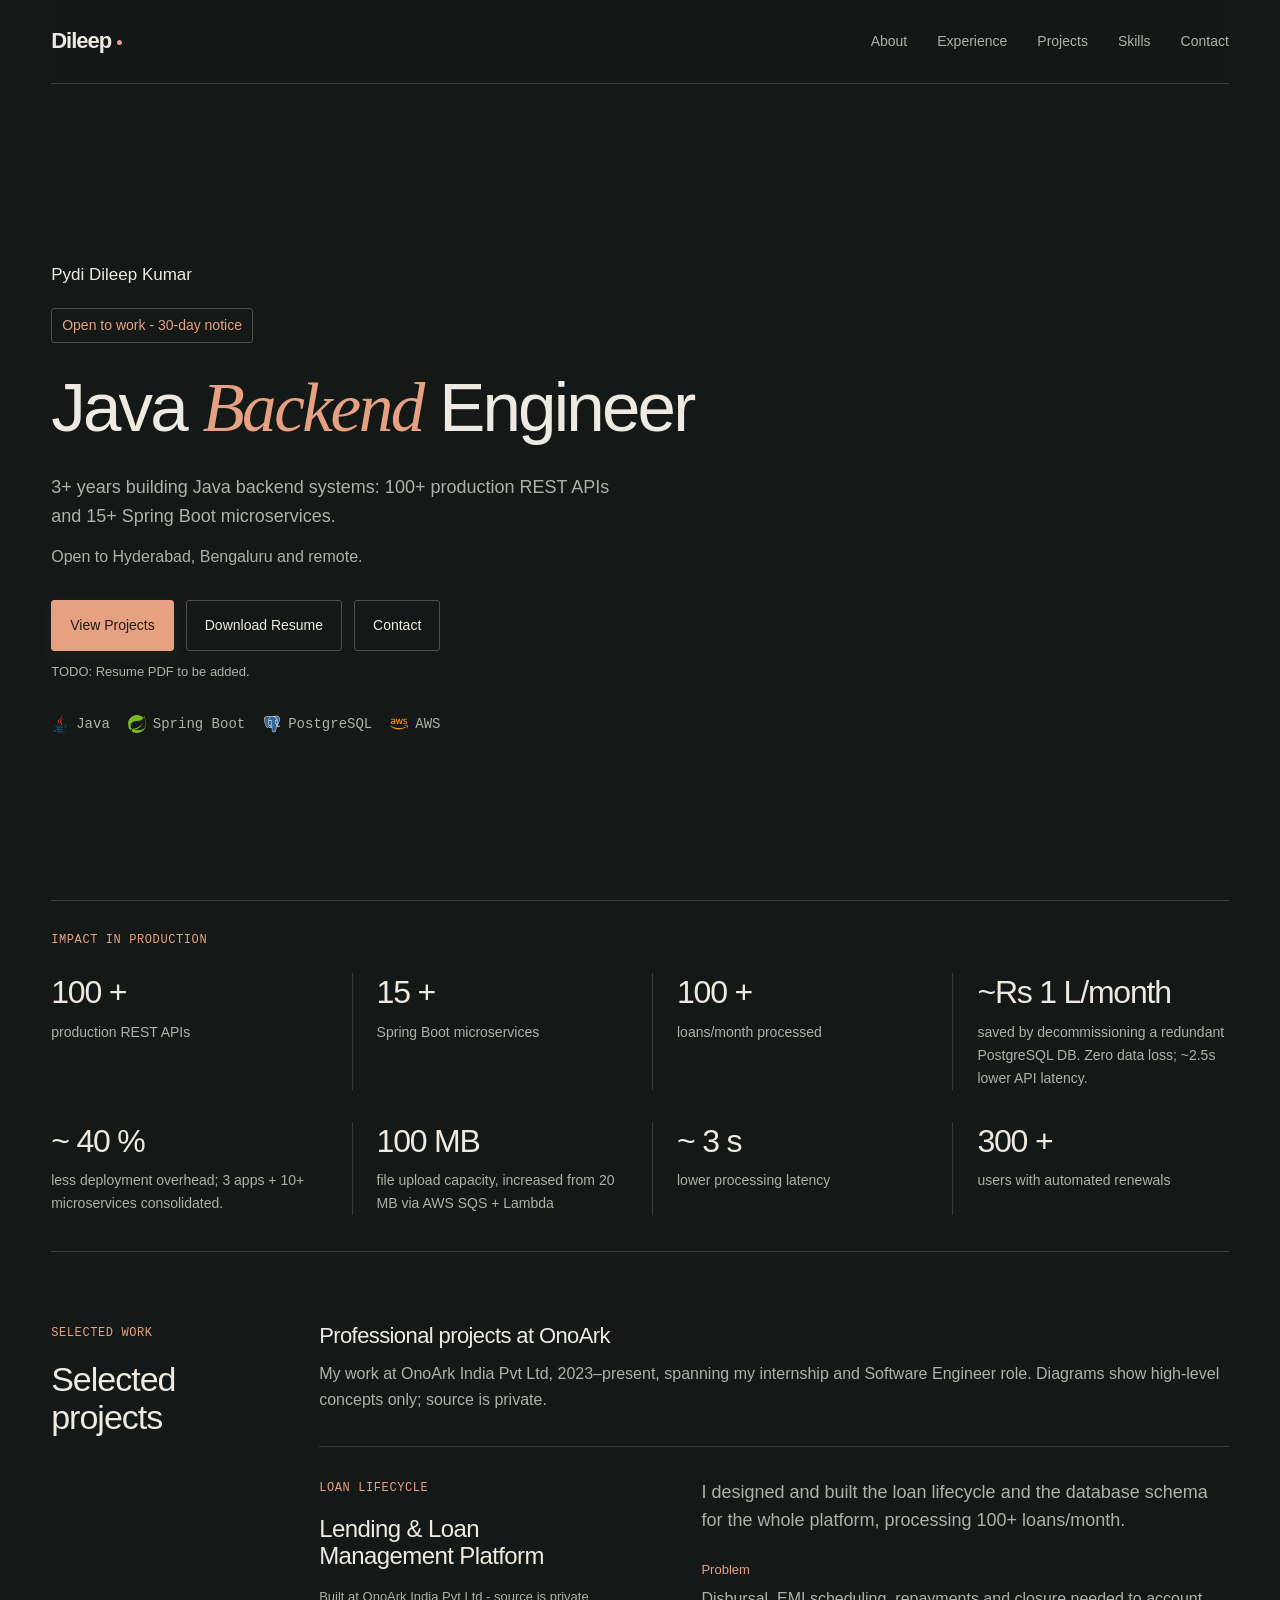
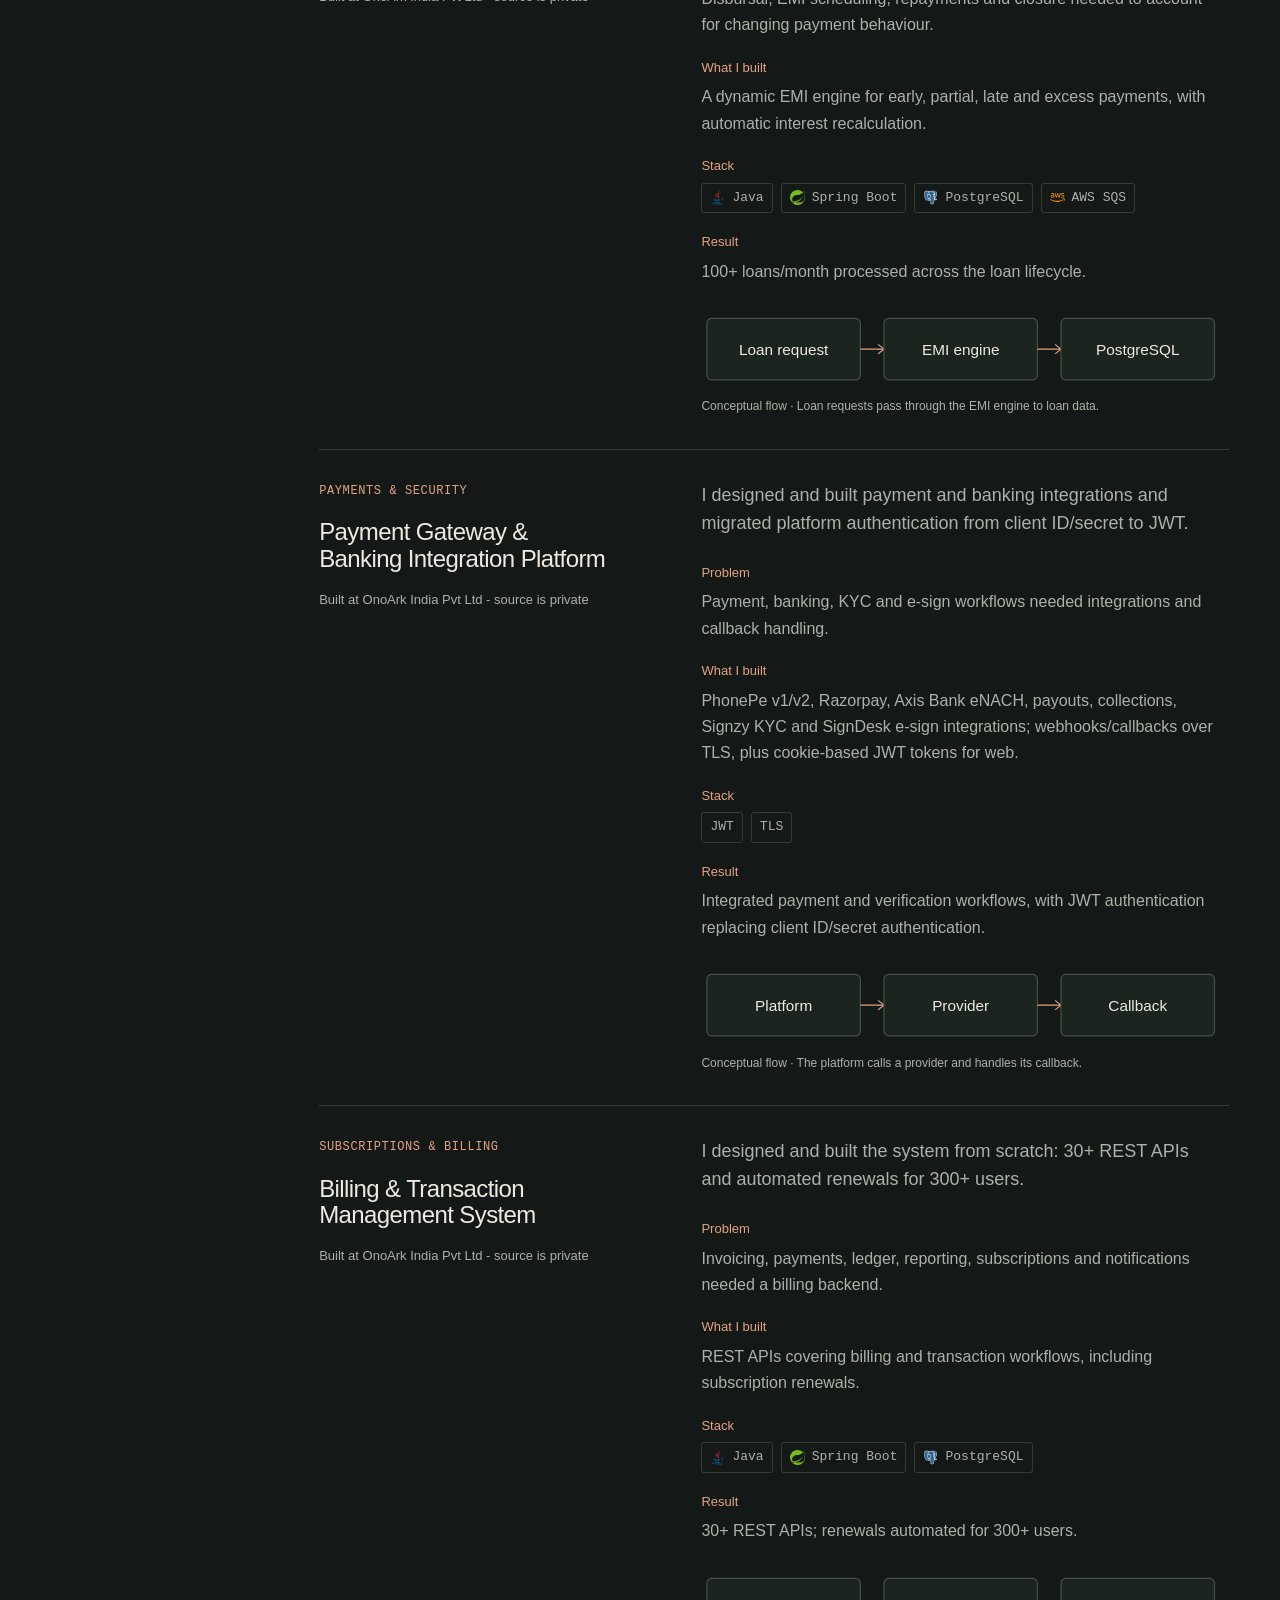
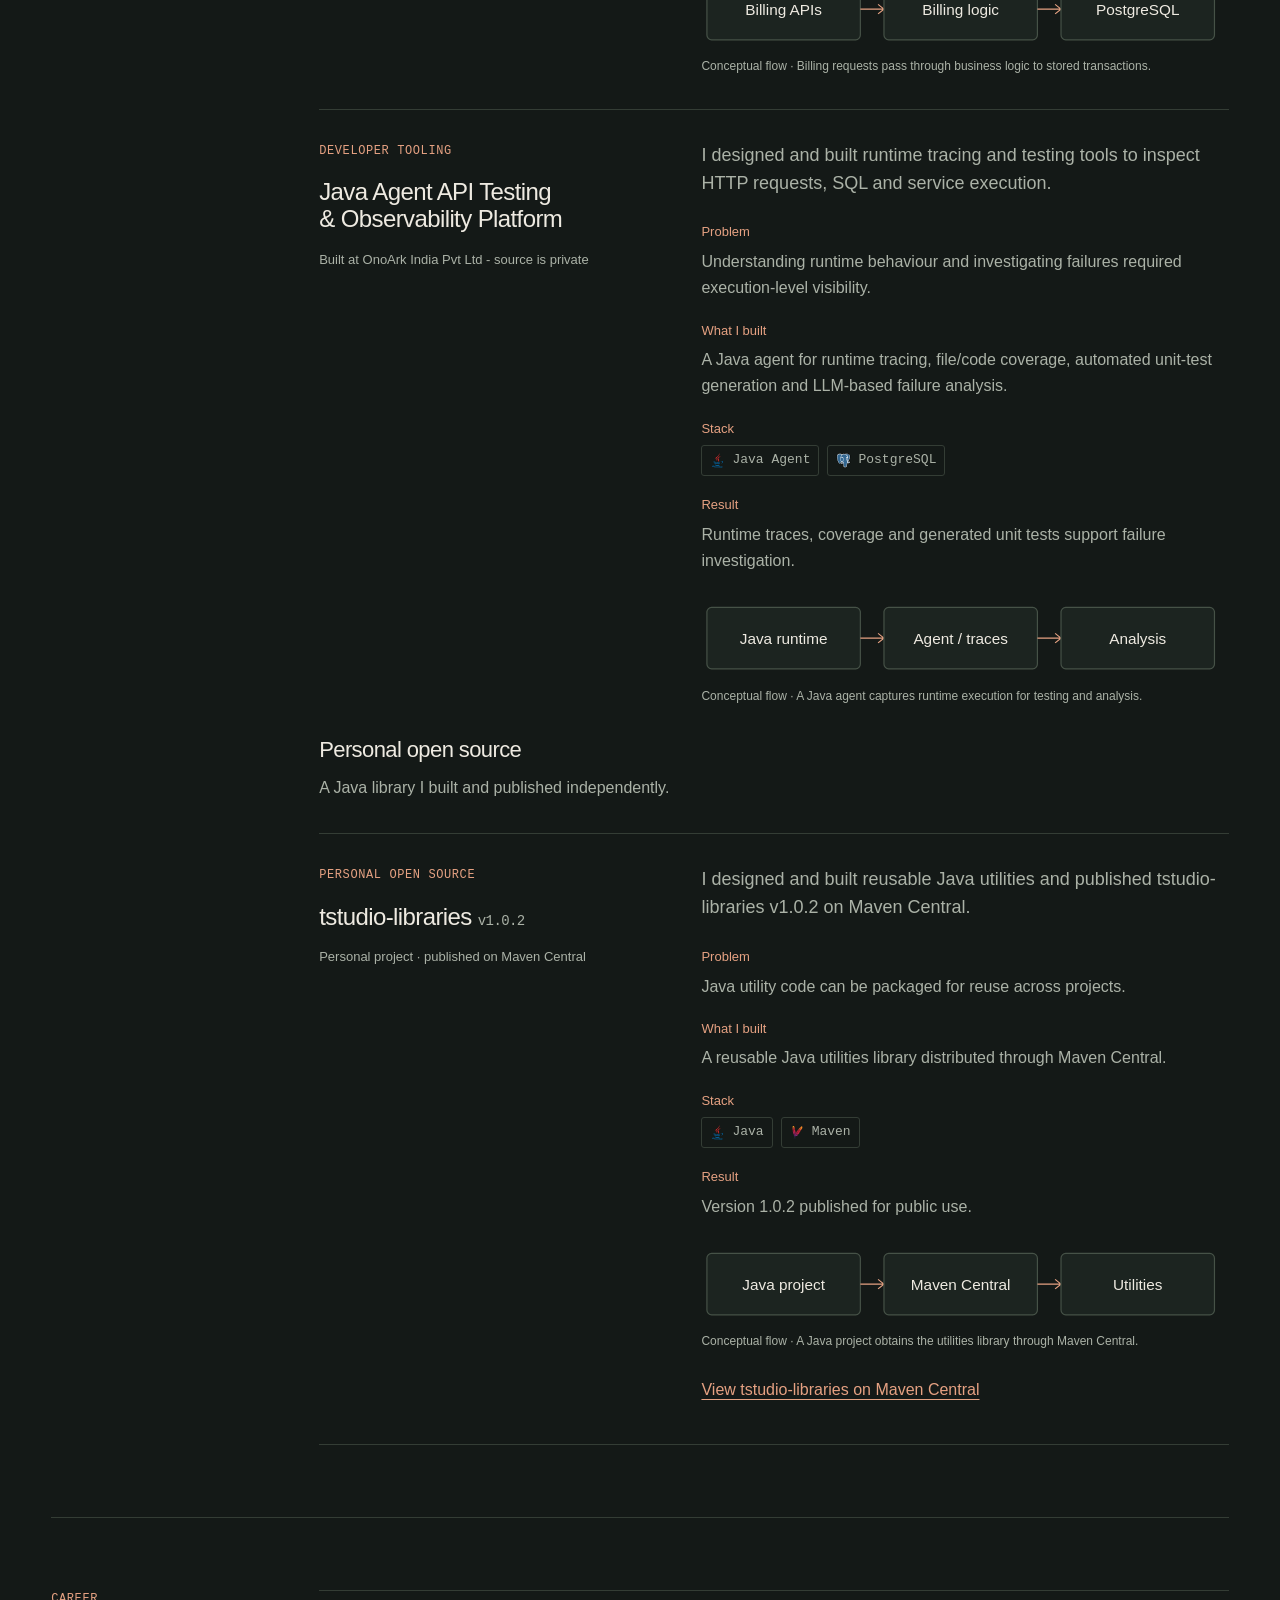
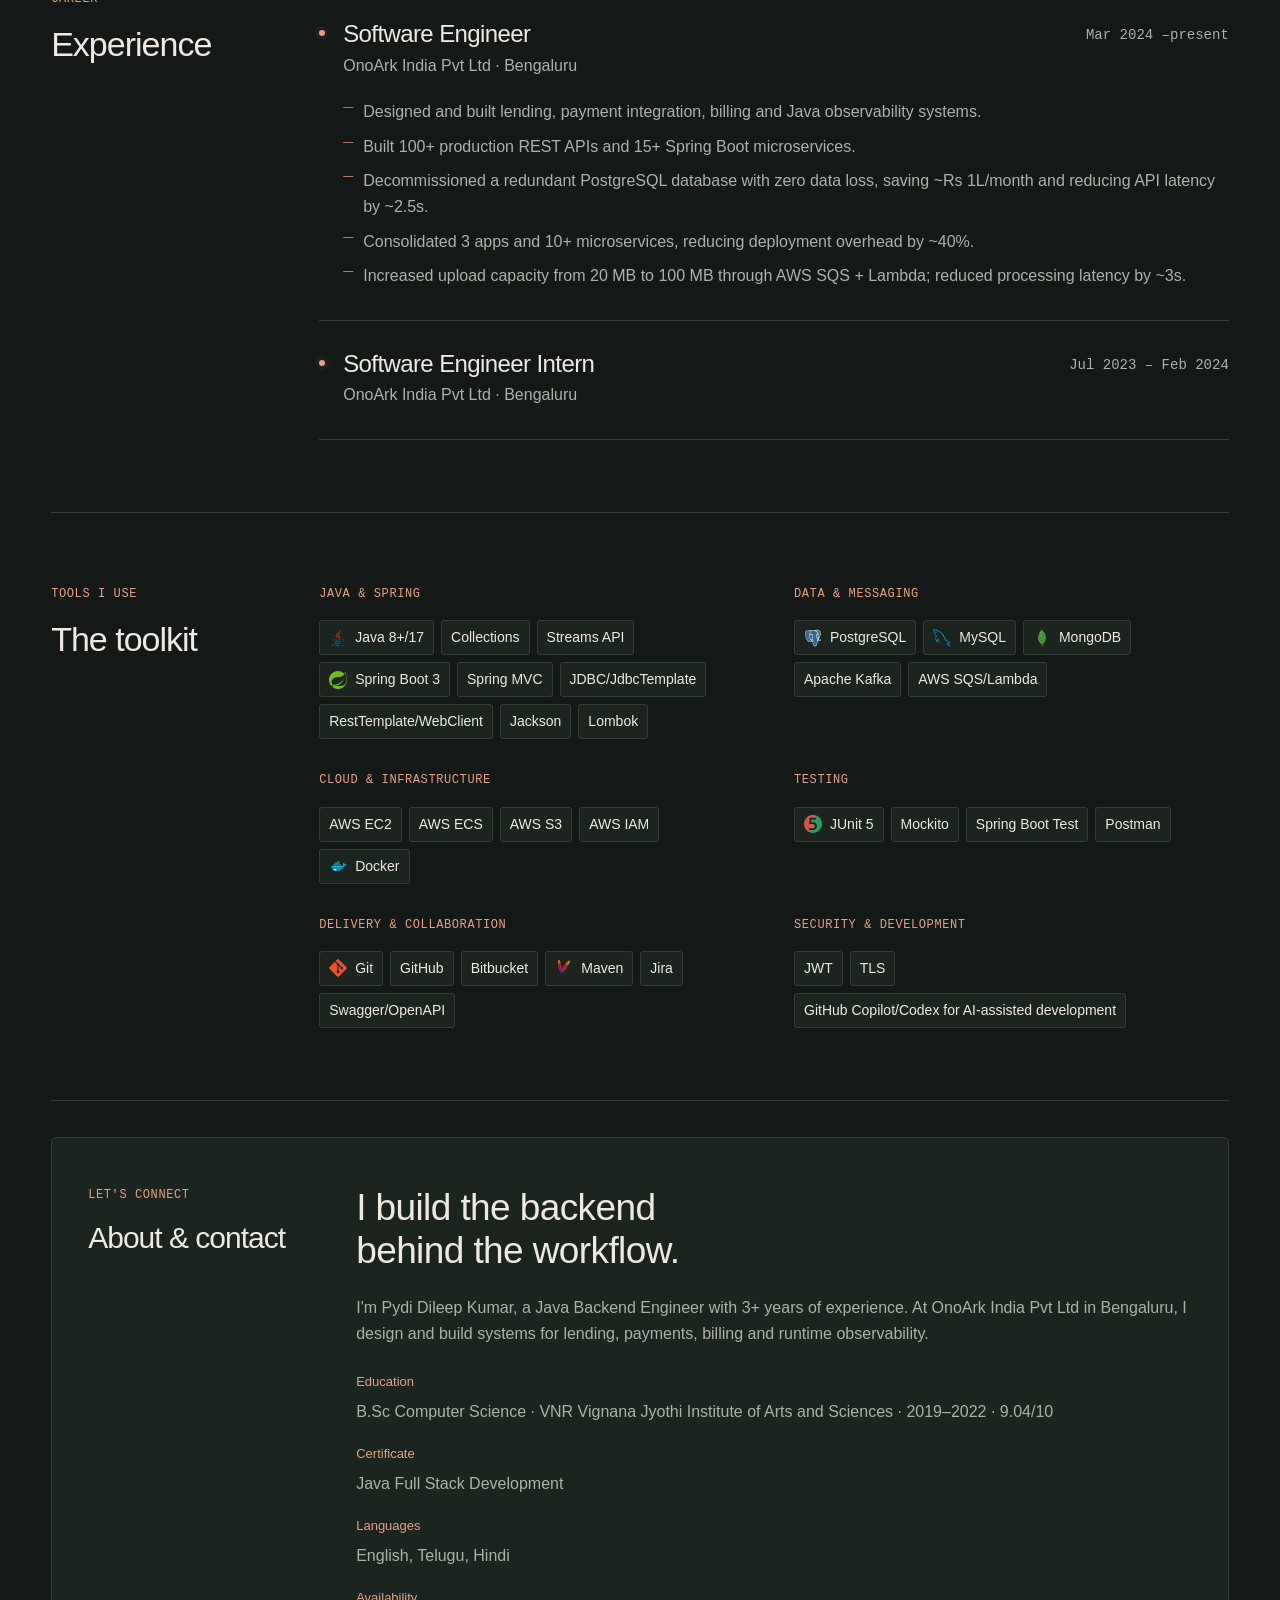
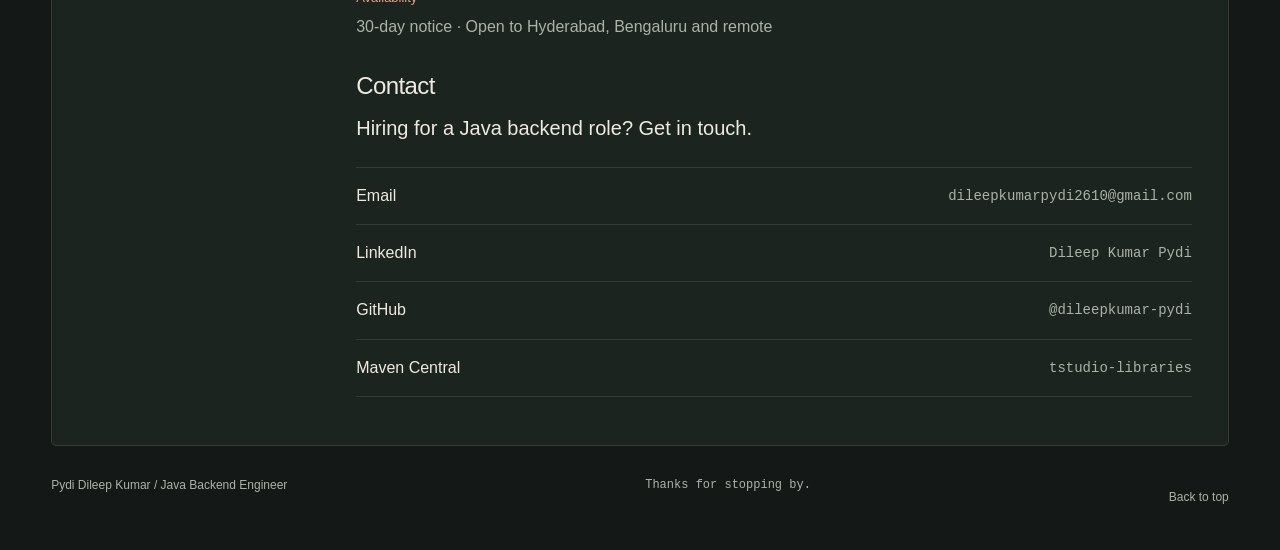
==== commit 605ce753: "Validate semantic markup and format static content for editing" ====
--- a/index.html
+++ b/index.html
@@ -1,27 +1,64 @@
-<!doctype html>
+<!DOCTYPE html>
 <html lang="en">
   <head>
     <meta charset="UTF-8">
     <meta name="viewport" content="width=device-width, initial-scale=1">
     <title>Pydi Dileep Kumar | Java Backend Engineer · 3+ Years</title>
-    <meta name="description" content="Java Backend Engineer with 3+ years at OnoArk: 100+ REST APIs, 15+ Spring Boot microservices, lending and payments. Open to Hyderabad, Bengaluru and remote.">
+    <meta
+      name="description"
+      content="Java Backend Engineer with 3+ years at OnoArk: 100+ REST APIs, 15+ Spring Boot microservices, lending and payments. Open to Hyderabad, Bengaluru and remote.">
     <meta name="theme-color" content="#141917">
-    <link rel="canonical" href="https://dileepkumar-pydi.github.io/portfolio/">
+    <link
+      rel="canonical"
+      href="https://dileepkumar-pydi.github.io/portfolio/">
     <meta property="og:type" content="website">
-    <meta property="og:title" content="Pydi Dileep Kumar | Java Backend Engineer">
-    <meta property="og:description" content="3+ years. 100+ REST APIs and 15+ Spring Boot microservices. Lending, payments and Java observability. Open to work with 30-day notice.">
-    <meta property="og:url" content="https://dileepkumar-pydi.github.io/portfolio/">
-    <meta property="og:image" content="https://dileepkumar-pydi.github.io/portfolio/assets/og-image.png">
-    <meta property="og:image:alt" content="Pydi Dileep Kumar — Java Backend Engineer">
+    <meta
+      property="og:title"
+      content="Pydi Dileep Kumar | Java Backend Engineer">
+    <meta
+      property="og:description"
+      content="3+ years. 100+ REST APIs and 15+ Spring Boot microservices. Lending, payments and Java observability. Open to work with 30-day notice.">
+    <meta
+      property="og:url"
+      content="https://dileepkumar-pydi.github.io/portfolio/">
+    <meta
+      property="og:image"
+      content="https://dileepkumar-pydi.github.io/portfolio/assets/og-image.png">
+    <meta
+      property="og:image:alt"
+      content="Pydi Dileep Kumar — Java Backend Engineer">
     <meta name="twitter:card" content="summary_large_image">
-    <meta name="twitter:title" content="Pydi Dileep Kumar | Java Backend Engineer">
-    <meta name="twitter:description" content="3+ years building Java backend systems. Open to Hyderabad, Bengaluru and remote; 30-day notice.">
-    <meta name="twitter:image" content="https://dileepkumar-pydi.github.io/portfolio/assets/og-image.png">
-    <meta name="twitter:image:alt" content="Pydi Dileep Kumar — Java Backend Engineer">
+    <meta
+      name="twitter:title"
+      content="Pydi Dileep Kumar | Java Backend Engineer">
+    <meta
+      name="twitter:description"
+      content="3+ years building Java backend systems. Open to Hyderabad, Bengaluru and remote; 30-day notice.">
+    <meta
+      name="twitter:image"
+      content="https://dileepkumar-pydi.github.io/portfolio/assets/og-image.png">
+    <meta
+      name="twitter:image:alt"
+      content="Pydi Dileep Kumar — Java Backend Engineer">
     <!-- TODO: Add assets/og-image.png (recommended 1200 × 630) for social previews. -->
     <link rel="icon" href="./assets/favicon.svg" type="image/svg+xml">
     <link rel="stylesheet" href="styles.css?v=3">
-    <script type="application/ld+json">{"@context": "https://schema.org", "@type": "Person", "name": "Pydi Dileep Kumar", "jobTitle": "Java Backend Engineer", "url": "https://dileepkumar-pydi.github.io/portfolio/", "email": "dileepkumarpydi2610@gmail.com", "sameAs": ["https://www.linkedin.com/in/dileep-kumar-pydi-b41965239", "https://github.com/dileepkumar-pydi"], "worksFor": {"@type": "Organization", "name": "OnoArk India Pvt Ltd"}, "knowsLanguage": ["English", "Telugu", "Hindi"]}</script>
+    <script type="application/ld+json">
+      {
+        "@context": "https://schema.org",
+        "@type": "Person",
+        "name": "Pydi Dileep Kumar",
+        "jobTitle": "Java Backend Engineer",
+        "url": "https://dileepkumar-pydi.github.io/portfolio/",
+        "email": "dileepkumarpydi2610@gmail.com",
+        "sameAs": [
+          "https://www.linkedin.com/in/dileep-kumar-pydi-b41965239",
+          "https://github.com/dileepkumar-pydi"
+        ],
+        "worksFor": { "@type": "Organization", "name": "OnoArk India Pvt Ltd" },
+        "knowsLanguage": ["English", "Telugu", "Hindi"]
+      }
+    </script>
     <script src="app.js" defer></script>
     <script src="motion.js" defer></script>
   </head>
@@ -30,76 +67,976 @@
     <div class="page">
       <header class="header">
         <a class="brand" href="#" aria-label="Dileep — back to top">Dileep</a>
-        <nav aria-label="Main navigation"><a href="#about">About</a><a href="#experience">Experience</a><a href="#projects">Projects</a><a href="#skills">Skills</a><a href="#contact">Contact</a></nav>
+        <nav aria-label="Main navigation">
+          <a href="#about">About</a>
+          <a href="#experience">Experience</a>
+          <a href="#projects">Projects</a>
+          <a href="#skills">Skills</a>
+          <a href="#contact">Contact</a>
+        </nav>
       </header>
       <main id="main" tabindex="-1">
         <section class="hero" aria-labelledby="headline">
           <div>
             <p class="name">Pydi Dileep Kumar</p>
             <p class="availability">Open to work - 30-day notice</p>
-            <h1 id="headline">Java <span class="hero-accent">Backend</span> Engineer</h1>
-            <p class="intro">3+ years building Java backend systems: 100+ production REST APIs and 15+ Spring Boot microservices.</p>
+            <h1 id="headline">
+              Java
+              <span class="hero-accent">Backend</span>
+              Engineer
+            </h1>
+            <p class="intro">
+              3+ years building Java backend systems: 100+ production REST APIs
+              and 15+ Spring Boot microservices.
+            </p>
             <p class="location">Open to Hyderabad, Bengaluru and remote.</p>
-            <div class="actions"><a class="button primary" href="#projects">View Projects</a><a class="button" href="./assets/Pydi_Dileep_Kumar_Resume.pdf" download aria-describedby="resume-todo">Download Resume</a><a class="button" href="#contact">Contact</a></div>
+            <div class="actions">
+              <a class="button primary" href="#projects">View Projects</a>
+              <a
+                class="button"
+                href="./assets/Pydi_Dileep_Kumar_Resume.pdf"
+                download
+                aria-describedby="resume-todo"
+              >
+                Download Resume
+              </a>
+              <a class="button" href="#contact">Contact</a>
+            </div>
             <p class="todo" id="resume-todo">TODO: Resume PDF to be added.</p>
-            <div class="hero-stack" aria-label="Core technologies"><span><img class="tech-icon" src="./assets/icons/java.svg" width="18" height="18" alt="">Java</span><span><img class="tech-icon" src="./assets/icons/spring.svg" width="18" height="18" alt="">Spring Boot</span><span><img class="tech-icon" src="./assets/icons/postgresql.svg" width="18" height="18" alt="">PostgreSQL</span><span><img class="tech-icon" src="./assets/icons/aws.svg" width="18" height="18" alt="">AWS</span></div>
+            <div class="hero-stack" role="group" aria-label="Core technologies">
+              <span>
+                <img
+                  class="tech-icon"
+                  src="./assets/icons/java.svg"
+                  width="18"
+                  height="18"
+                  alt="">
+                Java
+              </span>
+              <span>
+                <img
+                  class="tech-icon"
+                  src="./assets/icons/spring.svg"
+                  width="18"
+                  height="18"
+                  alt="">
+                Spring Boot
+              </span>
+              <span>
+                <img
+                  class="tech-icon"
+                  src="./assets/icons/postgresql.svg"
+                  width="18"
+                  height="18"
+                  alt="">
+                PostgreSQL
+              </span>
+              <span>
+                <img
+                  class="tech-icon"
+                  src="./assets/icons/aws.svg"
+                  width="18"
+                  height="18"
+                  alt="">
+                AWS
+              </span>
+            </div>
           </div>
-          <div class="topology" aria-label="Service topology: REST API requests enter Spring Boot, which connects to PostgreSQL, AWS SQS, and a payment gateway.">
-            <div class="topology-label"><span>Service topology</span><span class="diagram-status">Request flow</span></div>
+          <div
+            class="topology"
+            role="img"
+            aria-label="Service topology: REST API requests enter Spring Boot, which connects to PostgreSQL, AWS SQS, and a payment gateway."
+          >
+            <div class="topology-label">
+              <span>Service topology</span>
+              <span class="diagram-status">Request flow</span>
+            </div>
             <div class="diagram" aria-hidden="true">
-              <div class="node request"><svg class="node-icon" viewBox="0 0 24 24" fill="none" stroke="currentColor" stroke-width="1.5"><path d="m8 6-6 6 6 6m8-12 6 6-6 6m-3-14-2 16"/></svg>REST API<small>request</small></div>
-              <div class="node service"><img class="node-icon" src="./assets/icons/spring.svg" width="22" height="22" alt="">Spring Boot<small>service</small></div>
-              <div class="branches"><div class="node"><img class="node-icon" src="./assets/icons/postgresql.svg" width="22" height="22" alt="">PostgreSQL<small>data</small></div><div class="node"><img class="node-icon" src="./assets/icons/aws.svg" width="22" height="22" alt="">AWS SQS<small>events</small></div><div class="node"><svg class="node-icon" viewBox="0 0 24 24" fill="none" stroke="currentColor" stroke-width="1.5"><rect x="2" y="5" width="20" height="14" rx="3"/><path d="M2 10h20M6 15h4"/></svg>Payment gateway<small>payments</small></div></div>
-            </div>
-            <p class="diagram-caption">Request → service → data, events & payments</p>
+              <div class="node request">
+                <svg
+                  class="node-icon"
+                  viewBox="0 0 24 24"
+                  fill="none"
+                  stroke="currentColor"
+                  stroke-width="1.5"
+                >
+                  <path d="m8 6-6 6 6 6m8-12 6 6-6 6m-3-14-2 16" />
+                </svg>
+                REST API
+                <small>request</small>
+              </div>
+              <div class="node service">
+                <img
+                  class="node-icon"
+                  src="./assets/icons/spring.svg"
+                  width="22"
+                  height="22"
+                  alt="">
+                Spring Boot
+                <small>service</small>
+              </div>
+              <div class="branches">
+                <div class="node">
+                  <img
+                    class="node-icon"
+                    src="./assets/icons/postgresql.svg"
+                    width="22"
+                    height="22"
+                    alt="">
+                  PostgreSQL
+                  <small>data</small>
+                </div>
+                <div class="node">
+                  <img
+                    class="node-icon"
+                    src="./assets/icons/aws.svg"
+                    width="22"
+                    height="22"
+                    alt="">
+                  AWS SQS
+                  <small>events</small>
+                </div>
+                <div class="node">
+                  <svg
+                    class="node-icon"
+                    viewBox="0 0 24 24"
+                    fill="none"
+                    stroke="currentColor"
+                    stroke-width="1.5"
+                  >
+                    <rect x="2" y="5" width="20" height="14" rx="3" />
+                    <path d="M2 10h20M6 15h4" />
+                  </svg>
+                  Payment gateway
+                  <small>payments</small>
+                </div>
+              </div>
+            </div>
+            <p class="diagram-caption">
+              Request → service → data, events &amp; payments
+            </p>
           </div>
         </section>
-        <section class="impact" aria-labelledby="impact-heading"><h2 class="eyebrow" id="impact-heading">Impact in production</h2><div class="stats"><div class="stat"><p><span class="sr-only">100+</span><span aria-hidden="true"><span data-count="100">100</span>+</span></p><span>production REST APIs</span></div>
-<div class="stat"><p><span class="sr-only">15+</span><span aria-hidden="true"><span data-count="15">15</span>+</span></p><span>Spring Boot microservices</span></div>
-<div class="stat"><p><span class="sr-only">100+</span><span aria-hidden="true"><span data-count="100">100</span>+</span></p><span>loans/month processed</span></div>
-<div class="stat"><p><span class="sr-only">~Rs 1L/month</span><span aria-hidden="true">~Rs <span data-count="1">1</span>L/month</span></p><span>saved by decommissioning a redundant PostgreSQL DB Zero data loss; ~2.5s lower API latency.</span></div>
-<div class="stat"><p><span class="sr-only">~40%</span><span aria-hidden="true">~<span data-count="40">40</span>%</span></p><span>less deployment overhead 3 apps + 10+ microservices consolidated.</span></div>
-<div class="stat"><p><span class="sr-only">100 MB</span><span aria-hidden="true"><span data-count="100">100</span> MB</span></p><span>file upload capacity, increased from 20 MB via AWS SQS + Lambda</span></div>
-<div class="stat"><p><span class="sr-only">~3s</span><span aria-hidden="true">~<span data-count="3">3</span>s</span></p><span>lower processing latency</span></div>
-<div class="stat"><p><span class="sr-only">300+</span><span aria-hidden="true"><span data-count="300">300</span>+</span></p><span>users with automated renewals</span></div>
-</div></section>
-        <section class="section" id="projects" aria-labelledby="projects-heading"><div class="section-heading"><p class="eyebrow">Selected work</p><h2 id="projects-heading">Selected projects</h2></div><div id="project-list"><div class="section-intro"><h3>Professional projects at OnoArk</h3><p>My work at OnoArk India Pvt Ltd, 2023–present, spanning my internship and Software Engineer role. Diagrams show high-level concepts only; source is private.</p></div><article class="project" aria-labelledby="lending-title">
-              <div class="project-heading"><p class="eyebrow">Loan lifecycle</p><h3 id="lending-title">Lending &amp; Loan Management Platform</h3><p class="ownership">Built at OnoArk India Pvt Ltd - source is private</p></div>
-              <div class="case-study"><p class="contribution">I designed and built the loan lifecycle and the database schema for the whole platform, processing 100+ loans/month.</p>
-                <dl><dt>Problem</dt><dd>Disbursal, EMI scheduling, repayments and closure needed to account for changing payment behaviour.</dd><dt>What I built</dt><dd>A dynamic EMI engine for early, partial, late and excess payments, with automatic interest recalculation.</dd><dt>Stack</dt><dd><div class="project-stack"><span><img class="tech-icon" src="./assets/icons/java.svg" width="18" height="18" alt="" loading="lazy">Java</span><span>Python</span><span><img class="tech-icon" src="./assets/icons/spring.svg" width="18" height="18" alt="" loading="lazy">Spring Boot</span><span><img class="tech-icon" src="./assets/icons/postgresql.svg" width="18" height="18" alt="" loading="lazy">PostgreSQL</span><span><img class="tech-icon" src="./assets/icons/aws.svg" width="18" height="18" alt="" loading="lazy">AWS SQS</span></div></dd><dt>Result</dt><dd>100+ loans/month processed across the loan lifecycle.</dd></dl>
-                <figure class="architecture"><svg viewBox="0 0 440 68" role="img" aria-labelledby="lending-diagram"><title id="lending-diagram">Loan requests pass through the EMI engine to loan data.</title><rect x="5" y="8" width="130" height="52" rx="4"/><text x="70" y="39">Loan request</text><path d="M135 34h20m-5-4 5 4-5 4"/><rect x="155" y="8" width="130" height="52" rx="4"/><text x="220" y="39">EMI engine</text><path d="M285 34h20m-5-4 5 4-5 4"/><rect x="305" y="8" width="130" height="52" rx="4"/><text x="370" y="39">PostgreSQL</text></svg><figcaption>Conceptual flow · Loan requests pass through the EMI engine to loan data.</figcaption></figure>
-              </div></article>
-<article class="project" aria-labelledby="payments-title">
-              <div class="project-heading"><p class="eyebrow">Payments &amp; security</p><h3 id="payments-title">Payment Gateway &amp; Banking Integration Platform</h3><p class="ownership">Built at OnoArk India Pvt Ltd - source is private</p></div>
-              <div class="case-study"><p class="contribution">I designed and built payment and banking integrations and migrated platform authentication from client ID/secret to JWT.</p>
-                <dl><dt>Problem</dt><dd>Payment, banking, KYC and e-sign workflows needed integrations and callback handling.</dd><dt>What I built</dt><dd>PhonePe v1/v2, Razorpay, Axis Bank eNACH, payouts, collections, Signzy KYC and SignDesk e-sign integrations; webhooks/callbacks over TLS, plus cookie-based JWT tokens for web.</dd><dt>Stack</dt><dd><div class="project-stack"><span><img class="tech-icon" src="./assets/icons/java.svg" width="18" height="18" alt="" loading="lazy">Java</span><span><img class="tech-icon" src="./assets/icons/spring.svg" width="18" height="18" alt="" loading="lazy">Spring Boot</span><span>JWT</span><span>TLS</span></div></dd><dt>Result</dt><dd>Integrated payment and verification workflows, with JWT authentication replacing client ID/secret authentication.</dd></dl>
-                <figure class="architecture"><svg viewBox="0 0 440 68" role="img" aria-labelledby="payments-diagram"><title id="payments-diagram">The platform calls a provider and handles its callback.</title><rect x="5" y="8" width="130" height="52" rx="4"/><text x="70" y="39">Platform</text><path d="M135 34h20m-5-4 5 4-5 4"/><rect x="155" y="8" width="130" height="52" rx="4"/><text x="220" y="39">Provider</text><path d="M285 34h20m-5-4 5 4-5 4"/><rect x="305" y="8" width="130" height="52" rx="4"/><text x="370" y="39">Callback</text></svg><figcaption>Conceptual flow · The platform calls a provider and handles its callback.</figcaption></figure>
-              </div></article>
-<article class="project" aria-labelledby="billing-title">
-              <div class="project-heading"><p class="eyebrow">Subscriptions &amp; billing</p><h3 id="billing-title">Billing &amp; Transaction Management System</h3><p class="ownership">Built at OnoArk India Pvt Ltd - source is private</p></div>
-              <div class="case-study"><p class="contribution">I designed and built the system from scratch: 30+ REST APIs and automated renewals for 300+ users.</p>
-                <dl><dt>Problem</dt><dd>Invoicing, payments, ledger, reporting, subscriptions and notifications needed a billing backend.</dd><dt>What I built</dt><dd>REST APIs covering billing and transaction workflows, including subscription renewals.</dd><dt>Stack</dt><dd><div class="project-stack"><span><img class="tech-icon" src="./assets/icons/java.svg" width="18" height="18" alt="" loading="lazy">Java</span><span><img class="tech-icon" src="./assets/icons/spring.svg" width="18" height="18" alt="" loading="lazy">Spring Boot</span><span><img class="tech-icon" src="./assets/icons/postgresql.svg" width="18" height="18" alt="" loading="lazy">PostgreSQL</span></div></dd><dt>Result</dt><dd>30+ REST APIs; renewals automated for 300+ users.</dd></dl>
-                <figure class="architecture"><svg viewBox="0 0 440 68" role="img" aria-labelledby="billing-diagram"><title id="billing-diagram">Billing requests pass through business logic to stored transactions.</title><rect x="5" y="8" width="130" height="52" rx="4"/><text x="70" y="39">Billing APIs</text><path d="M135 34h20m-5-4 5 4-5 4"/><rect x="155" y="8" width="130" height="52" rx="4"/><text x="220" y="39">Billing logic</text><path d="M285 34h20m-5-4 5 4-5 4"/><rect x="305" y="8" width="130" height="52" rx="4"/><text x="370" y="39">PostgreSQL</text></svg><figcaption>Conceptual flow · Billing requests pass through business logic to stored transactions.</figcaption></figure>
-              </div></article>
-<article class="project" aria-labelledby="agent-title">
-              <div class="project-heading"><p class="eyebrow">Developer tooling</p><h3 id="agent-title">Java Agent API Testing &amp; Observability Platform</h3><p class="ownership">Built at OnoArk India Pvt Ltd - source is private</p></div>
-              <div class="case-study"><p class="contribution">I designed and built runtime tracing and testing tools to inspect HTTP requests, SQL and service execution.</p>
-                <dl><dt>Problem</dt><dd>Understanding runtime behaviour and investigating failures required execution-level visibility.</dd><dt>What I built</dt><dd>A Java agent for runtime tracing, file/code coverage, automated unit-test generation and LLM-based failure analysis.</dd><dt>Stack</dt><dd><div class="project-stack"><span><img class="tech-icon" src="./assets/icons/java.svg" width="18" height="18" alt="" loading="lazy">Java Agent</span><span>OpenTelemetry</span><span><img class="tech-icon" src="./assets/icons/postgresql.svg" width="18" height="18" alt="" loading="lazy">PostgreSQL</span></div></dd><dt>Result</dt><dd>Runtime traces, coverage and generated unit tests support failure investigation.</dd></dl>
-                <figure class="architecture"><svg viewBox="0 0 440 68" role="img" aria-labelledby="agent-diagram"><title id="agent-diagram">A Java agent captures runtime execution for testing and analysis.</title><rect x="5" y="8" width="130" height="52" rx="4"/><text x="70" y="39">Java runtime</text><path d="M135 34h20m-5-4 5 4-5 4"/><rect x="155" y="8" width="130" height="52" rx="4"/><text x="220" y="39">Agent / traces</text><path d="M285 34h20m-5-4 5 4-5 4"/><rect x="305" y="8" width="130" height="52" rx="4"/><text x="370" y="39">Analysis</text></svg><figcaption>Conceptual flow · A Java agent captures runtime execution for testing and analysis.</figcaption></figure>
-              </div></article>
-<article class="project" aria-labelledby="tstudio-title"><div class="project-heading"><p class="eyebrow">Personal open source</p><h3 id="tstudio-title">tstudio-libraries <span class="version">v1.0.2</span></h3><p class="ownership">Personal project · published on Maven Central</p></div><div class="case-study"><p class="contribution">I designed and built reusable Java utilities and published tstudio-libraries v1.0.2 on Maven Central.</p><dl><dt>Problem</dt><dd>Java utility code can be packaged for reuse across projects.</dd><dt>What I built</dt><dd>A reusable Java utilities library distributed through Maven Central.</dd><dt>Stack</dt><dd><div class="project-stack"><span><img class="tech-icon" src="./assets/icons/java.svg" width="18" height="18" alt="" loading="lazy">Java</span><span><img class="tech-icon" src="./assets/icons/maven.svg" width="18" height="18" alt="" loading="lazy">Maven</span></div></dd><dt>Result</dt><dd>Version 1.0.2 published for public use.</dd></dl><figure class="architecture"><svg viewBox="0 0 440 68" role="img" aria-labelledby="tstudio-diagram"><title id="tstudio-diagram">A Java project obtains the utilities library through Maven Central.</title><rect x="5" y="8" width="130" height="52" rx="4"/><text x="70" y="39">Java project</text><path d="M135 34h20m-5-4 5 4-5 4"/><rect x="155" y="8" width="130" height="52" rx="4"/><text x="220" y="39">Maven Central</text><path d="M285 34h20m-5-4 5 4-5 4"/><rect x="305" y="8" width="130" height="52" rx="4"/><text x="370" y="39">Utilities</text></svg><figcaption>Conceptual flow · A Java project obtains the utilities library through Maven Central.</figcaption></figure><a class="text-link" href="https://central.sonatype.com/artifact/ai.suvir/tstudio-libraries">View tstudio-libraries on Maven Central</a></div></article></div></section>
-        <section class="section" id="experience" aria-labelledby="experience-heading"><div class="section-heading"><p class="eyebrow">Career</p><h2 id="experience-heading">Experience</h2></div><div>
-          <article class="job"><div class="job-heading"><h3>Software Engineer</h3><p class="stack"><time datetime="2024-03">Mar 2024</time>–present</p></div><p>OnoArk India Pvt Ltd · Bengaluru</p><ul><li>Designed and built lending, payment integration, billing and Java observability systems.</li><li>Built 100+ production REST APIs and 15+ Spring Boot microservices.</li><li>Decommissioned a redundant PostgreSQL database with zero data loss, saving ~Rs 1L/month and reducing API latency by ~2.5s.</li><li>Consolidated 3 apps and 10+ microservices, reducing deployment overhead by ~40%.</li><li>Increased upload capacity from 20 MB to 100 MB through AWS SQS + Lambda; reduced processing latency by ~3s.</li></ul></article>
-          <article class="job"><div class="job-heading"><h3>Software Engineer Intern</h3><p class="stack"><time datetime="2023-07">Jul 2023</time>–<time datetime="2024-02">Feb 2024</time></p></div><p>OnoArk India Pvt Ltd · Bengaluru</p></article>
-        </div></section>
-        <section class="section" id="skills" aria-labelledby="skills-heading"><div class="section-heading"><p class="eyebrow">Tools I use</p><h2 id="skills-heading">The toolkit</h2></div><div class="toolkit"><div><h3 class="eyebrow">Java &amp; Spring</h3><div class="skill-tags"><span><img class="tech-icon" src="./assets/icons/java.svg" width="18" height="18" alt="" loading="lazy">Java 8+/17</span><span>Collections</span><span>Streams API</span><span><img class="tech-icon" src="./assets/icons/spring.svg" width="18" height="18" alt="" loading="lazy">Spring Boot 3</span><span>Spring MVC</span><span>JDBC/JdbcTemplate</span><span>RestTemplate/WebClient</span><span>Jackson</span><span>Lombok</span></div></div><div><h3 class="eyebrow">Data &amp; messaging</h3><div class="skill-tags"><span><img class="tech-icon" src="./assets/icons/postgresql.svg" width="18" height="18" alt="" loading="lazy">PostgreSQL</span><span><img class="tech-icon" src="./assets/icons/mysql.svg" width="18" height="18" alt="" loading="lazy">MySQL</span><span><img class="tech-icon" src="./assets/icons/mongodb.svg" width="18" height="18" alt="" loading="lazy">MongoDB</span><span>Apache Kafka</span><span>AWS SQS/Lambda</span></div></div><div><h3 class="eyebrow">Cloud &amp; infrastructure</h3><div class="skill-tags"><span>AWS EC2</span><span>AWS ECS</span><span>AWS S3</span><span>AWS IAM</span><span><img class="tech-icon" src="./assets/icons/docker.svg" width="18" height="18" alt="" loading="lazy">Docker</span></div></div><div><h3 class="eyebrow">Testing</h3><div class="skill-tags"><span><img class="tech-icon" src="./assets/icons/junit.svg" width="18" height="18" alt="" loading="lazy">JUnit 5</span><span>Mockito</span><span>Spring Boot Test</span><span>Postman</span></div></div><div><h3 class="eyebrow">Delivery &amp; collaboration</h3><div class="skill-tags"><span><img class="tech-icon" src="./assets/icons/git.svg" width="18" height="18" alt="" loading="lazy">Git</span><span>GitHub</span><span>Bitbucket</span><span><img class="tech-icon" src="./assets/icons/maven.svg" width="18" height="18" alt="" loading="lazy">Maven</span><span>Jira</span><span>Swagger/OpenAPI</span></div></div><div><h3 class="eyebrow">Security &amp; development</h3><div class="skill-tags"><span>JWT</span><span>TLS</span><span>GitHub Copilot/Codex for AI-assisted development</span></div></div></div></section>
-        <section class="section" id="about" aria-labelledby="about-heading"><div class="section-heading"><p class="eyebrow">Let's connect</p><h2 id="about-heading">About &amp; contact</h2></div><div>
-          <h3 class="about-title">I build the backend behind the workflow.</h3><p class="about-copy">I'm Pydi Dileep Kumar, a Java Backend Engineer with 3+ years of experience. At OnoArk India Pvt Ltd in Bengaluru, I design and build systems for lending, payments, billing and runtime observability.</p>
-          <dl class="background"><dt>Education</dt><dd>B.Sc Computer Science · VNR Vignana Jyothi Institute of Arts and Sciences · 2019–2022 · 9.04/10</dd><dt>Certificate</dt><dd>Java Full Stack Development</dd><dt>Languages</dt><dd>English, Telugu, Hindi</dd><dt>Availability</dt><dd>30-day notice · Open to Hyderabad, Bengaluru and remote</dd></dl>
-          <div id="contact"><h3>Contact</h3><p class="contact-intro">Hiring for a Java backend role? Get in touch.</p><a class="contact-row" href="mailto:dileepkumarpydi2610@gmail.com"><span>Email</span><span class="contact-detail">dileepkumarpydi2610@gmail.com</span></a><a class="contact-row" href="https://www.linkedin.com/in/dileep-kumar-pydi-b41965239"><span>LinkedIn</span><span class="contact-detail">Dileep Kumar Pydi</span></a><a class="contact-row" href="https://github.com/dileepkumar-pydi"><span>GitHub</span><span class="contact-detail">@dileepkumar-pydi</span></a><a class="contact-row" href="https://central.sonatype.com/artifact/ai.suvir/tstudio-libraries"><span>Maven Central</span><span class="contact-detail">tstudio-libraries</span></a></div>
-        </div></section>
+        <section class="impact" aria-labelledby="impact-heading">
+          <h2 class="eyebrow" id="impact-heading">Impact in production</h2>
+          <div class="stats">
+            <div class="stat">
+              <p>
+                <span class="sr-only">100+</span>
+                <span aria-hidden="true">
+                  <span data-count="100">100</span>
+                  +
+                </span>
+              </p>
+              <span>production REST APIs</span>
+            </div>
+            <div class="stat">
+              <p>
+                <span class="sr-only">15+</span>
+                <span aria-hidden="true">
+                  <span data-count="15">15</span>
+                  +
+                </span>
+              </p>
+              <span>Spring Boot microservices</span>
+            </div>
+            <div class="stat">
+              <p>
+                <span class="sr-only">100+</span>
+                <span aria-hidden="true">
+                  <span data-count="100">100</span>
+                  +
+                </span>
+              </p>
+              <span>loans/month processed</span>
+            </div>
+            <div class="stat">
+              <p>
+                <span class="sr-only">~Rs 1L/month</span>
+                <span aria-hidden="true">
+                  ~Rs
+                  <span data-count="1">1</span>
+                  L/month
+                </span>
+              </p>
+              <span>
+                saved by decommissioning a redundant PostgreSQL DB. Zero data
+                loss; ~2.5s lower API latency.
+              </span>
+            </div>
+            <div class="stat">
+              <p>
+                <span class="sr-only">~40%</span>
+                <span aria-hidden="true">
+                  ~
+                  <span data-count="40">40</span>
+                  %
+                </span>
+              </p>
+              <span>
+                less deployment overhead; 3 apps + 10+ microservices
+                consolidated.
+              </span>
+            </div>
+            <div class="stat">
+              <p>
+                <span class="sr-only">100 MB</span>
+                <span aria-hidden="true">
+                  <span data-count="100">100</span>
+                  MB
+                </span>
+              </p>
+              <span>
+                file upload capacity, increased from 20 MB via AWS SQS + Lambda
+              </span>
+            </div>
+            <div class="stat">
+              <p>
+                <span class="sr-only">~3s</span>
+                <span aria-hidden="true">
+                  ~
+                  <span data-count="3">3</span>
+                  s
+                </span>
+              </p>
+              <span>lower processing latency</span>
+            </div>
+            <div class="stat">
+              <p>
+                <span class="sr-only">300+</span>
+                <span aria-hidden="true">
+                  <span data-count="300">300</span>
+                  +
+                </span>
+              </p>
+              <span>users with automated renewals</span>
+            </div>
+          </div>
+        </section>
+        <section
+          class="section"
+          id="projects"
+          aria-labelledby="projects-heading"
+        >
+          <div class="section-heading">
+            <p class="eyebrow">Selected work</p>
+            <h2 id="projects-heading">Selected projects</h2>
+          </div>
+          <div id="project-list">
+            <div class="section-intro">
+              <h3>Professional projects at OnoArk</h3>
+              <p>
+                My work at OnoArk India Pvt Ltd, 2023–present, spanning my
+                internship and Software Engineer role. Diagrams show high-level
+                concepts only; source is private.
+              </p>
+            </div>
+            <article class="project" aria-labelledby="lending-title">
+              <div class="project-heading">
+                <p class="eyebrow">Loan lifecycle</p>
+                <h3 id="lending-title">
+                  Lending &amp; Loan Management Platform
+                </h3>
+                <p class="ownership">
+                  Built at OnoArk India Pvt Ltd - source is private
+                </p>
+              </div>
+              <div class="case-study">
+                <p class="contribution">
+                  I designed and built the loan lifecycle and the database
+                  schema for the whole platform, processing 100+ loans/month.
+                </p>
+                <dl>
+                  <dt>Problem</dt>
+                  <dd>
+                    Disbursal, EMI scheduling, repayments and closure needed to
+                    account for changing payment behaviour.
+                  </dd>
+                  <dt>What I built</dt>
+                  <dd>
+                    A dynamic EMI engine for early, partial, late and excess
+                    payments, with automatic interest recalculation.
+                  </dd>
+                  <dt>Stack</dt>
+                  <dd>
+                    <div class="project-stack">
+                      <span>
+                        <img
+                          class="tech-icon"
+                          src="./assets/icons/java.svg"
+                          width="18"
+                          height="18"
+                          alt=""
+                          loading="lazy">
+                        Java
+                      </span>
+                      <span>
+                        <img
+                          class="tech-icon"
+                          src="./assets/icons/spring.svg"
+                          width="18"
+                          height="18"
+                          alt=""
+                          loading="lazy">
+                        Spring Boot
+                      </span>
+                      <span>
+                        <img
+                          class="tech-icon"
+                          src="./assets/icons/postgresql.svg"
+                          width="18"
+                          height="18"
+                          alt=""
+                          loading="lazy">
+                        PostgreSQL
+                      </span>
+                      <span>
+                        <img
+                          class="tech-icon"
+                          src="./assets/icons/aws.svg"
+                          width="18"
+                          height="18"
+                          alt=""
+                          loading="lazy">
+                        AWS SQS
+                      </span>
+                    </div>
+                  </dd>
+                  <dt>Result</dt>
+                  <dd>100+ loans/month processed across the loan lifecycle.</dd>
+                </dl>
+                <figure class="architecture">
+                  <svg
+                    viewBox="0 0 440 68"
+                    role="img"
+                    aria-labelledby="lending-diagram"
+                  >
+                    <title id="lending-diagram">
+                      Loan requests pass through the EMI engine to loan data.
+                    </title>
+                    <rect x="5" y="8" width="130" height="52" rx="4" />
+                    <text x="70" y="39">Loan request</text>
+                    <path d="M135 34h20m-5-4 5 4-5 4" />
+                    <rect x="155" y="8" width="130" height="52" rx="4" />
+                    <text x="220" y="39">EMI engine</text>
+                    <path d="M285 34h20m-5-4 5 4-5 4" />
+                    <rect x="305" y="8" width="130" height="52" rx="4" />
+                    <text x="370" y="39">PostgreSQL</text>
+                  </svg>
+                  <figcaption>
+                    Conceptual flow · Loan requests pass through the EMI engine
+                    to loan data.
+                  </figcaption>
+                </figure>
+              </div>
+            </article>
+            <article class="project" aria-labelledby="payments-title">
+              <div class="project-heading">
+                <p class="eyebrow">Payments &amp; security</p>
+                <h3 id="payments-title">
+                  Payment Gateway &amp; Banking Integration Platform
+                </h3>
+                <p class="ownership">
+                  Built at OnoArk India Pvt Ltd - source is private
+                </p>
+              </div>
+              <div class="case-study">
+                <p class="contribution">
+                  I designed and built payment and banking integrations and
+                  migrated platform authentication from client ID/secret to JWT.
+                </p>
+                <dl>
+                  <dt>Problem</dt>
+                  <dd>
+                    Payment, banking, KYC and e-sign workflows needed
+                    integrations and callback handling.
+                  </dd>
+                  <dt>What I built</dt>
+                  <dd>
+                    PhonePe v1/v2, Razorpay, Axis Bank eNACH, payouts,
+                    collections, Signzy KYC and SignDesk e-sign integrations;
+                    webhooks/callbacks over TLS, plus cookie-based JWT tokens
+                    for web.
+                  </dd>
+                  <dt>Stack</dt>
+                  <dd>
+                    <div class="project-stack">
+                      <span>JWT</span>
+                      <span>TLS</span>
+                    </div>
+                  </dd>
+                  <dt>Result</dt>
+                  <dd>
+                    Integrated payment and verification workflows, with JWT
+                    authentication replacing client ID/secret authentication.
+                  </dd>
+                </dl>
+                <figure class="architecture">
+                  <svg
+                    viewBox="0 0 440 68"
+                    role="img"
+                    aria-labelledby="payments-diagram"
+                  >
+                    <title id="payments-diagram">
+                      The platform calls a provider and handles its callback.
+                    </title>
+                    <rect x="5" y="8" width="130" height="52" rx="4" />
+                    <text x="70" y="39">Platform</text>
+                    <path d="M135 34h20m-5-4 5 4-5 4" />
+                    <rect x="155" y="8" width="130" height="52" rx="4" />
+                    <text x="220" y="39">Provider</text>
+                    <path d="M285 34h20m-5-4 5 4-5 4" />
+                    <rect x="305" y="8" width="130" height="52" rx="4" />
+                    <text x="370" y="39">Callback</text>
+                  </svg>
+                  <figcaption>
+                    Conceptual flow · The platform calls a provider and handles
+                    its callback.
+                  </figcaption>
+                </figure>
+              </div>
+            </article>
+            <article class="project" aria-labelledby="billing-title">
+              <div class="project-heading">
+                <p class="eyebrow">Subscriptions &amp; billing</p>
+                <h3 id="billing-title">
+                  Billing &amp; Transaction Management System
+                </h3>
+                <p class="ownership">
+                  Built at OnoArk India Pvt Ltd - source is private
+                </p>
+              </div>
+              <div class="case-study">
+                <p class="contribution">
+                  I designed and built the system from scratch: 30+ REST APIs
+                  and automated renewals for 300+ users.
+                </p>
+                <dl>
+                  <dt>Problem</dt>
+                  <dd>
+                    Invoicing, payments, ledger, reporting, subscriptions and
+                    notifications needed a billing backend.
+                  </dd>
+                  <dt>What I built</dt>
+                  <dd>
+                    REST APIs covering billing and transaction workflows,
+                    including subscription renewals.
+                  </dd>
+                  <dt>Stack</dt>
+                  <dd>
+                    <div class="project-stack">
+                      <span>
+                        <img
+                          class="tech-icon"
+                          src="./assets/icons/java.svg"
+                          width="18"
+                          height="18"
+                          alt=""
+                          loading="lazy">
+                        Java
+                      </span>
+                      <span>
+                        <img
+                          class="tech-icon"
+                          src="./assets/icons/spring.svg"
+                          width="18"
+                          height="18"
+                          alt=""
+                          loading="lazy">
+                        Spring Boot
+                      </span>
+                      <span>
+                        <img
+                          class="tech-icon"
+                          src="./assets/icons/postgresql.svg"
+                          width="18"
+                          height="18"
+                          alt=""
+                          loading="lazy">
+                        PostgreSQL
+                      </span>
+                    </div>
+                  </dd>
+                  <dt>Result</dt>
+                  <dd>30+ REST APIs; renewals automated for 300+ users.</dd>
+                </dl>
+                <figure class="architecture">
+                  <svg
+                    viewBox="0 0 440 68"
+                    role="img"
+                    aria-labelledby="billing-diagram"
+                  >
+                    <title id="billing-diagram">
+                      Billing requests pass through business logic to stored
+                      transactions.
+                    </title>
+                    <rect x="5" y="8" width="130" height="52" rx="4" />
+                    <text x="70" y="39">Billing APIs</text>
+                    <path d="M135 34h20m-5-4 5 4-5 4" />
+                    <rect x="155" y="8" width="130" height="52" rx="4" />
+                    <text x="220" y="39">Billing logic</text>
+                    <path d="M285 34h20m-5-4 5 4-5 4" />
+                    <rect x="305" y="8" width="130" height="52" rx="4" />
+                    <text x="370" y="39">PostgreSQL</text>
+                  </svg>
+                  <figcaption>
+                    Conceptual flow · Billing requests pass through business
+                    logic to stored transactions.
+                  </figcaption>
+                </figure>
+              </div>
+            </article>
+            <article class="project" aria-labelledby="agent-title">
+              <div class="project-heading">
+                <p class="eyebrow">Developer tooling</p>
+                <h3 id="agent-title">
+                  Java Agent API Testing &amp; Observability Platform
+                </h3>
+                <p class="ownership">
+                  Built at OnoArk India Pvt Ltd - source is private
+                </p>
+              </div>
+              <div class="case-study">
+                <p class="contribution">
+                  I designed and built runtime tracing and testing tools to
+                  inspect HTTP requests, SQL and service execution.
+                </p>
+                <dl>
+                  <dt>Problem</dt>
+                  <dd>
+                    Understanding runtime behaviour and investigating failures
+                    required execution-level visibility.
+                  </dd>
+                  <dt>What I built</dt>
+                  <dd>
+                    A Java agent for runtime tracing, file/code coverage,
+                    automated unit-test generation and LLM-based failure
+                    analysis.
+                  </dd>
+                  <dt>Stack</dt>
+                  <dd>
+                    <div class="project-stack">
+                      <span>
+                        <img
+                          class="tech-icon"
+                          src="./assets/icons/java.svg"
+                          width="18"
+                          height="18"
+                          alt=""
+                          loading="lazy">
+                        Java Agent
+                      </span>
+                      <span>
+                        <img
+                          class="tech-icon"
+                          src="./assets/icons/postgresql.svg"
+                          width="18"
+                          height="18"
+                          alt=""
+                          loading="lazy">
+                        PostgreSQL
+                      </span>
+                    </div>
+                  </dd>
+                  <dt>Result</dt>
+                  <dd>
+                    Runtime traces, coverage and generated unit tests support
+                    failure investigation.
+                  </dd>
+                </dl>
+                <figure class="architecture">
+                  <svg
+                    viewBox="0 0 440 68"
+                    role="img"
+                    aria-labelledby="agent-diagram"
+                  >
+                    <title id="agent-diagram">
+                      A Java agent captures runtime execution for testing and
+                      analysis.
+                    </title>
+                    <rect x="5" y="8" width="130" height="52" rx="4" />
+                    <text x="70" y="39">Java runtime</text>
+                    <path d="M135 34h20m-5-4 5 4-5 4" />
+                    <rect x="155" y="8" width="130" height="52" rx="4" />
+                    <text x="220" y="39">Agent / traces</text>
+                    <path d="M285 34h20m-5-4 5 4-5 4" />
+                    <rect x="305" y="8" width="130" height="52" rx="4" />
+                    <text x="370" y="39">Analysis</text>
+                  </svg>
+                  <figcaption>
+                    Conceptual flow · A Java agent captures runtime execution
+                    for testing and analysis.
+                  </figcaption>
+                </figure>
+              </div>
+            </article>
+            <div class="section-intro personal-work">
+              <h3>Personal open source</h3>
+              <p>A Java library I built and published independently.</p>
+            </div>
+            <article class="project" aria-labelledby="tstudio-title">
+              <div class="project-heading">
+                <p class="eyebrow">Personal open source</p>
+                <h3 id="tstudio-title">
+                  tstudio-libraries
+                  <span class="version">v1.0.2</span>
+                </h3>
+                <p class="ownership">
+                  Personal project · published on Maven Central
+                </p>
+              </div>
+              <div class="case-study">
+                <p class="contribution">
+                  I designed and built reusable Java utilities and published
+                  tstudio-libraries v1.0.2 on Maven Central.
+                </p>
+                <dl>
+                  <dt>Problem</dt>
+                  <dd>
+                    Java utility code can be packaged for reuse across projects.
+                  </dd>
+                  <dt>What I built</dt>
+                  <dd>
+                    A reusable Java utilities library distributed through Maven
+                    Central.
+                  </dd>
+                  <dt>Stack</dt>
+                  <dd>
+                    <div class="project-stack">
+                      <span>
+                        <img
+                          class="tech-icon"
+                          src="./assets/icons/java.svg"
+                          width="18"
+                          height="18"
+                          alt=""
+                          loading="lazy">
+                        Java
+                      </span>
+                      <span>
+                        <img
+                          class="tech-icon"
+                          src="./assets/icons/maven.svg"
+                          width="18"
+                          height="18"
+                          alt=""
+                          loading="lazy">
+                        Maven
+                      </span>
+                    </div>
+                  </dd>
+                  <dt>Result</dt>
+                  <dd>Version 1.0.2 published for public use.</dd>
+                </dl>
+                <figure class="architecture">
+                  <svg
+                    viewBox="0 0 440 68"
+                    role="img"
+                    aria-labelledby="tstudio-diagram"
+                  >
+                    <title id="tstudio-diagram">
+                      A Java project obtains the utilities library through Maven
+                      Central.
+                    </title>
+                    <rect x="5" y="8" width="130" height="52" rx="4" />
+                    <text x="70" y="39">Java project</text>
+                    <path d="M135 34h20m-5-4 5 4-5 4" />
+                    <rect x="155" y="8" width="130" height="52" rx="4" />
+                    <text x="220" y="39">Maven Central</text>
+                    <path d="M285 34h20m-5-4 5 4-5 4" />
+                    <rect x="305" y="8" width="130" height="52" rx="4" />
+                    <text x="370" y="39">Utilities</text>
+                  </svg>
+                  <figcaption>
+                    Conceptual flow · A Java project obtains the utilities
+                    library through Maven Central.
+                  </figcaption>
+                </figure>
+                <a
+                  class="text-link"
+                  href="https://central.sonatype.com/artifact/ai.suvir/tstudio-libraries"
+                >
+                  View tstudio-libraries on Maven Central
+                </a>
+              </div>
+            </article>
+          </div>
+        </section>
+        <section
+          class="section"
+          id="experience"
+          aria-labelledby="experience-heading"
+        >
+          <div class="section-heading">
+            <p class="eyebrow">Career</p>
+            <h2 id="experience-heading">Experience</h2>
+          </div>
+          <div>
+            <article class="job">
+              <div class="job-heading">
+                <h3>Software Engineer</h3>
+                <p class="stack">
+                  <time datetime="2024-03">Mar 2024</time>
+                  –present
+                </p>
+              </div>
+              <p>OnoArk India Pvt Ltd · Bengaluru</p>
+              <ul>
+                <li>
+                  Designed and built lending, payment integration, billing and
+                  Java observability systems.
+                </li>
+                <li>
+                  Built 100+ production REST APIs and 15+ Spring Boot
+                  microservices.
+                </li>
+                <li>
+                  Decommissioned a redundant PostgreSQL database with zero data
+                  loss, saving ~Rs 1L/month and reducing API latency by ~2.5s.
+                </li>
+                <li>
+                  Consolidated 3 apps and 10+ microservices, reducing deployment
+                  overhead by ~40%.
+                </li>
+                <li>
+                  Increased upload capacity from 20 MB to 100 MB through AWS SQS
+                  + Lambda; reduced processing latency by ~3s.
+                </li>
+              </ul>
+            </article>
+            <article class="job">
+              <div class="job-heading">
+                <h3>Software Engineer Intern</h3>
+                <p class="stack">
+                  <time datetime="2023-07">Jul 2023</time>
+                  –
+                  <time datetime="2024-02">Feb 2024</time>
+                </p>
+              </div>
+              <p>OnoArk India Pvt Ltd · Bengaluru</p>
+            </article>
+          </div>
+        </section>
+        <section class="section" id="skills" aria-labelledby="skills-heading">
+          <div class="section-heading">
+            <p class="eyebrow">Tools I use</p>
+            <h2 id="skills-heading">The toolkit</h2>
+          </div>
+          <div class="toolkit">
+            <div>
+              <h3 class="eyebrow">Java &amp; Spring</h3>
+              <div class="skill-tags">
+                <span>
+                  <img
+                    class="tech-icon"
+                    src="./assets/icons/java.svg"
+                    width="18"
+                    height="18"
+                    alt=""
+                    loading="lazy">
+                  Java 8+/17
+                </span>
+                <span>Collections</span>
+                <span>Streams API</span>
+                <span>
+                  <img
+                    class="tech-icon"
+                    src="./assets/icons/spring.svg"
+                    width="18"
+                    height="18"
+                    alt=""
+                    loading="lazy">
+                  Spring Boot 3
+                </span>
+                <span>Spring MVC</span>
+                <span>JDBC/JdbcTemplate</span>
+                <span>RestTemplate/WebClient</span>
+                <span>Jackson</span>
+                <span>Lombok</span>
+              </div>
+            </div>
+            <div>
+              <h3 class="eyebrow">Data &amp; messaging</h3>
+              <div class="skill-tags">
+                <span>
+                  <img
+                    class="tech-icon"
+                    src="./assets/icons/postgresql.svg"
+                    width="18"
+                    height="18"
+                    alt=""
+                    loading="lazy">
+                  PostgreSQL
+                </span>
+                <span>
+                  <img
+                    class="tech-icon"
+                    src="./assets/icons/mysql.svg"
+                    width="18"
+                    height="18"
+                    alt=""
+                    loading="lazy">
+                  MySQL
+                </span>
+                <span>
+                  <img
+                    class="tech-icon"
+                    src="./assets/icons/mongodb.svg"
+                    width="18"
+                    height="18"
+                    alt=""
+                    loading="lazy">
+                  MongoDB
+                </span>
+                <span>Apache Kafka</span>
+                <span>AWS SQS/Lambda</span>
+              </div>
+            </div>
+            <div>
+              <h3 class="eyebrow">Cloud &amp; infrastructure</h3>
+              <div class="skill-tags">
+                <span>AWS EC2</span>
+                <span>AWS ECS</span>
+                <span>AWS S3</span>
+                <span>AWS IAM</span>
+                <span>
+                  <img
+                    class="tech-icon"
+                    src="./assets/icons/docker.svg"
+                    width="18"
+                    height="18"
+                    alt=""
+                    loading="lazy">
+                  Docker
+                </span>
+              </div>
+            </div>
+            <div>
+              <h3 class="eyebrow">Testing</h3>
+              <div class="skill-tags">
+                <span>
+                  <img
+                    class="tech-icon"
+                    src="./assets/icons/junit.svg"
+                    width="18"
+                    height="18"
+                    alt=""
+                    loading="lazy">
+                  JUnit 5
+                </span>
+                <span>Mockito</span>
+                <span>Spring Boot Test</span>
+                <span>Postman</span>
+              </div>
+            </div>
+            <div>
+              <h3 class="eyebrow">Delivery &amp; collaboration</h3>
+              <div class="skill-tags">
+                <span>
+                  <img
+                    class="tech-icon"
+                    src="./assets/icons/git.svg"
+                    width="18"
+                    height="18"
+                    alt=""
+                    loading="lazy">
+                  Git
+                </span>
+                <span>GitHub</span>
+                <span>Bitbucket</span>
+                <span>
+                  <img
+                    class="tech-icon"
+                    src="./assets/icons/maven.svg"
+                    width="18"
+                    height="18"
+                    alt=""
+                    loading="lazy">
+                  Maven
+                </span>
+                <span>Jira</span>
+                <span>Swagger/OpenAPI</span>
+              </div>
+            </div>
+            <div>
+              <h3 class="eyebrow">Security &amp; development</h3>
+              <div class="skill-tags">
+                <span>JWT</span>
+                <span>TLS</span>
+                <span>GitHub Copilot/Codex for AI-assisted development</span>
+              </div>
+            </div>
+          </div>
+        </section>
+        <section class="section" id="about" aria-labelledby="about-heading">
+          <div class="section-heading">
+            <p class="eyebrow">Let's connect</p>
+            <h2 id="about-heading">About &amp; contact</h2>
+          </div>
+          <div>
+            <h3 class="about-title">
+              I build the backend behind the workflow.
+            </h3>
+            <p class="about-copy">
+              I'm Pydi Dileep Kumar, a Java Backend Engineer with 3+ years of
+              experience. At OnoArk India Pvt Ltd in Bengaluru, I design and
+              build systems for lending, payments, billing and runtime
+              observability.
+            </p>
+            <dl class="background">
+              <dt>Education</dt>
+              <dd>
+                B.Sc Computer Science · VNR Vignana Jyothi Institute of Arts and
+                Sciences · 2019–2022 · 9.04/10
+              </dd>
+              <dt>Certificate</dt>
+              <dd>Java Full Stack Development</dd>
+              <dt>Languages</dt>
+              <dd>English, Telugu, Hindi</dd>
+              <dt>Availability</dt>
+              <dd>30-day notice · Open to Hyderabad, Bengaluru and remote</dd>
+            </dl>
+            <div id="contact">
+              <h3>Contact</h3>
+              <p class="contact-intro">
+                Hiring for a Java backend role? Get in touch.
+              </p>
+              <a
+                class="contact-row"
+                href="mailto:dileepkumarpydi2610@gmail.com"
+              >
+                <span>Email</span>
+                <span class="contact-detail">
+                  dileepkumarpydi2610@gmail.com
+                </span>
+              </a>
+              <a
+                class="contact-row"
+                href="https://www.linkedin.com/in/dileep-kumar-pydi-b41965239"
+              >
+                <span>LinkedIn</span>
+                <span class="contact-detail">Dileep Kumar Pydi</span>
+              </a>
+              <a class="contact-row" href="https://github.com/dileepkumar-pydi">
+                <span>GitHub</span>
+                <span class="contact-detail">@dileepkumar-pydi</span>
+              </a>
+              <a
+                class="contact-row"
+                href="https://central.sonatype.com/artifact/ai.suvir/tstudio-libraries"
+              >
+                <span>Maven Central</span>
+                <span class="contact-detail">tstudio-libraries</span>
+              </a>
+            </div>
+          </div>
+        </section>
       </main>
-      <footer><span>Pydi Dileep Kumar / Java Backend Engineer</span><span class="footer-note">Thanks for stopping by.</span><a class="back-top" href="#">Back to top</a></footer>
+      <footer>
+        <span>Pydi Dileep Kumar / Java Backend Engineer</span>
+        <span class="footer-note">Thanks for stopping by.</span>
+        <a class="back-top" href="#">Back to top</a>
+      </footer>
     </div>
   </body>
 </html>
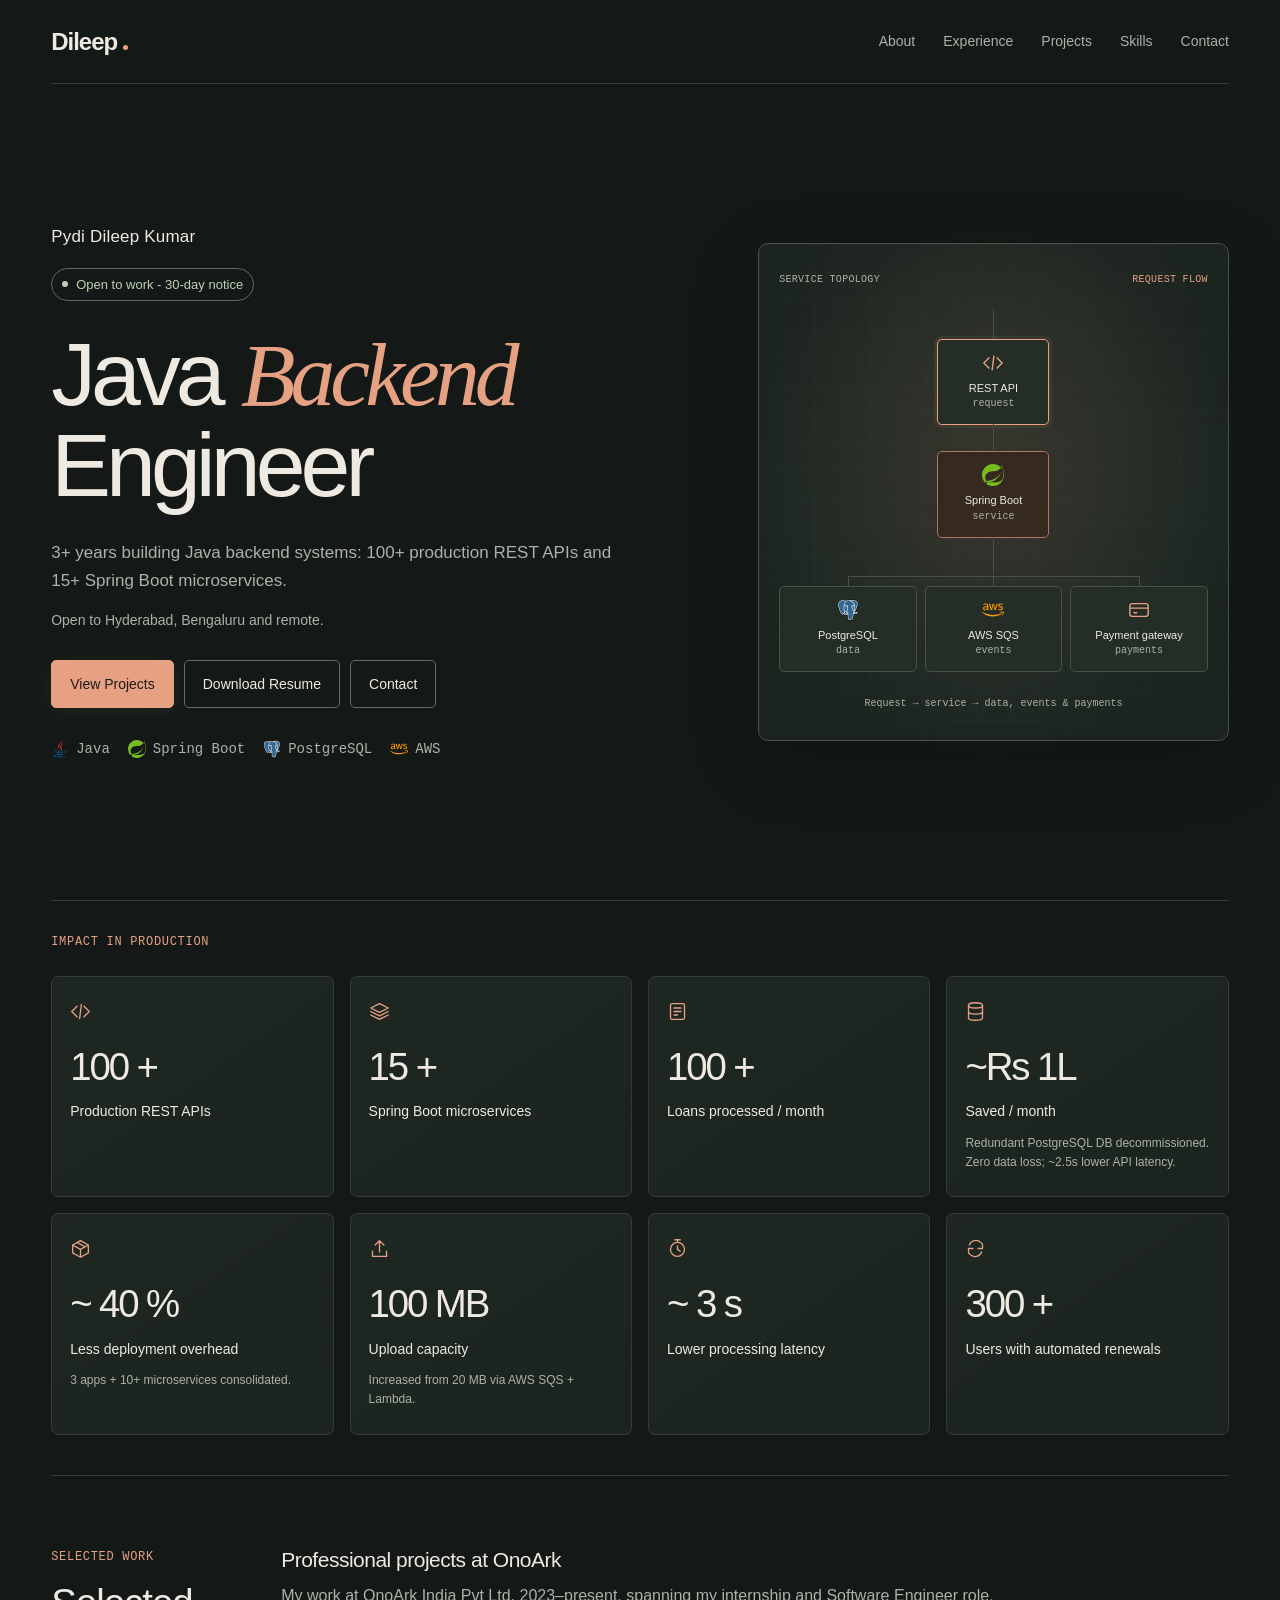
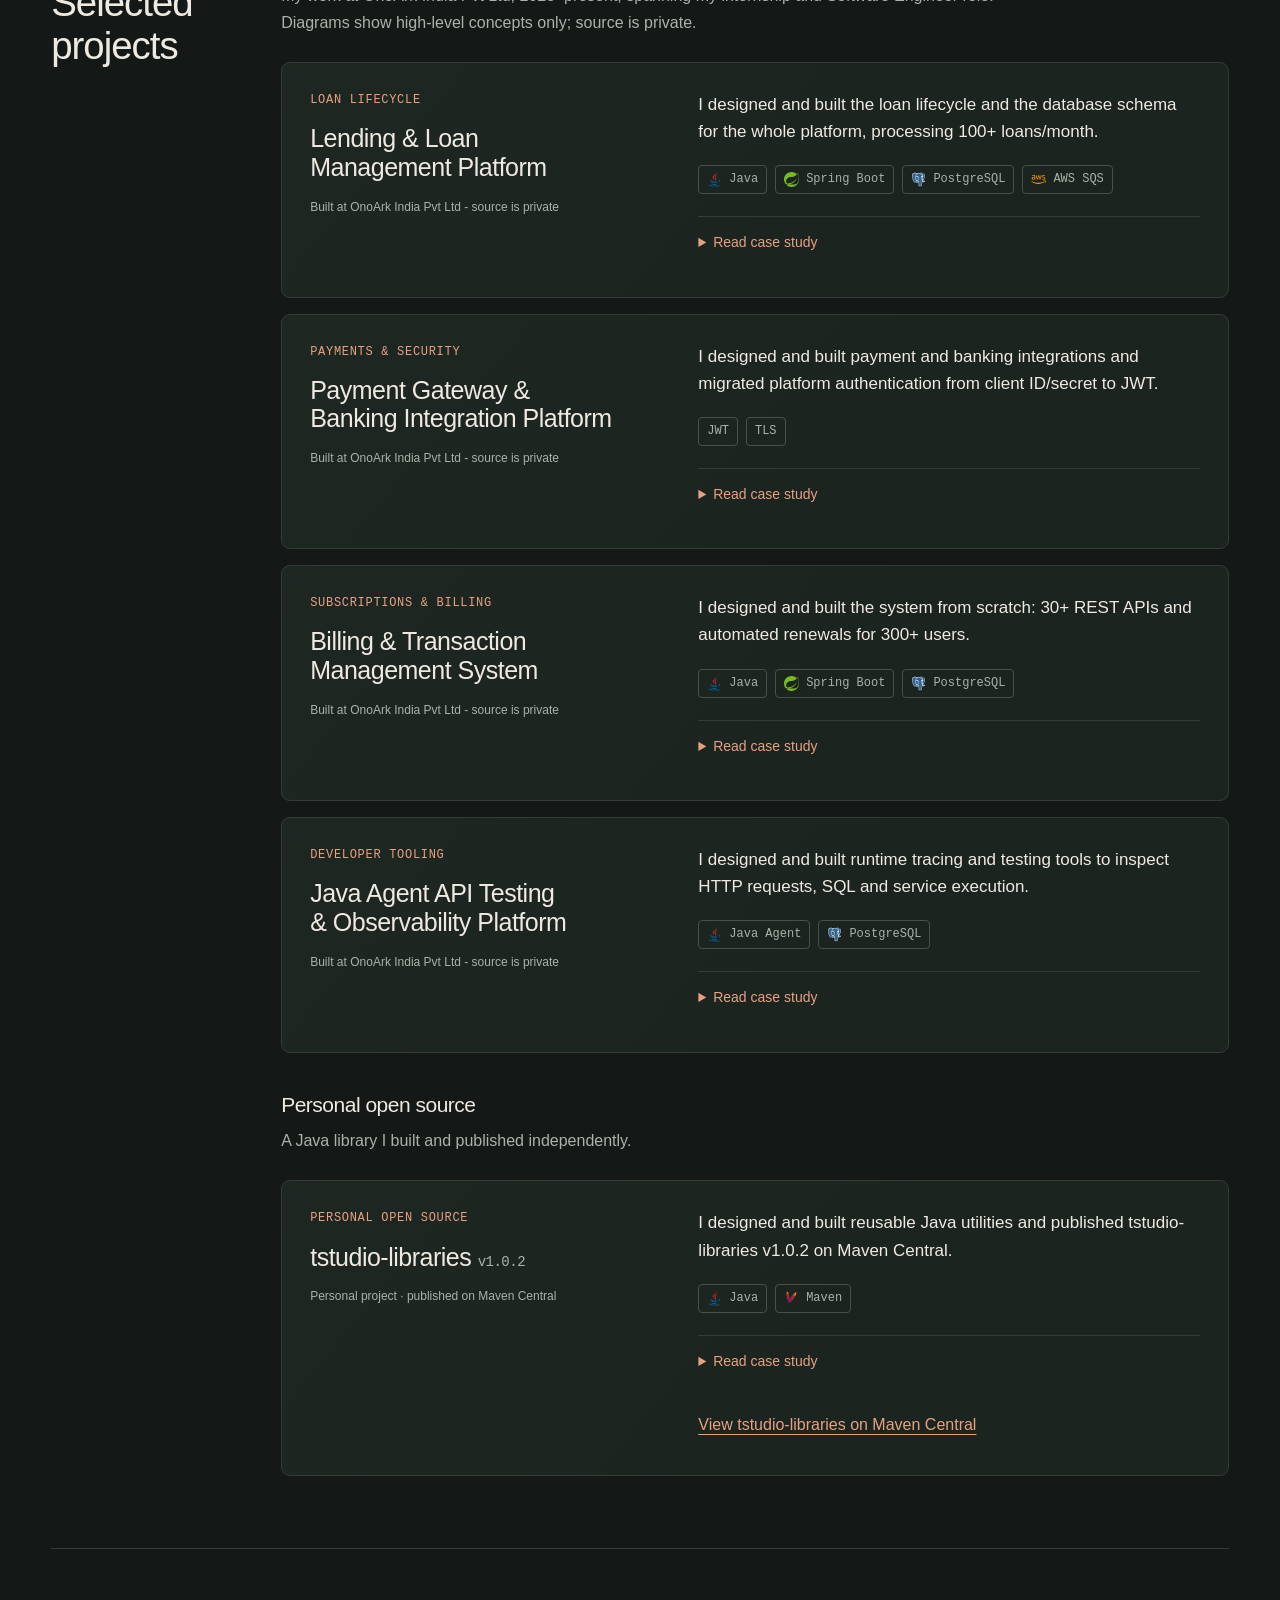
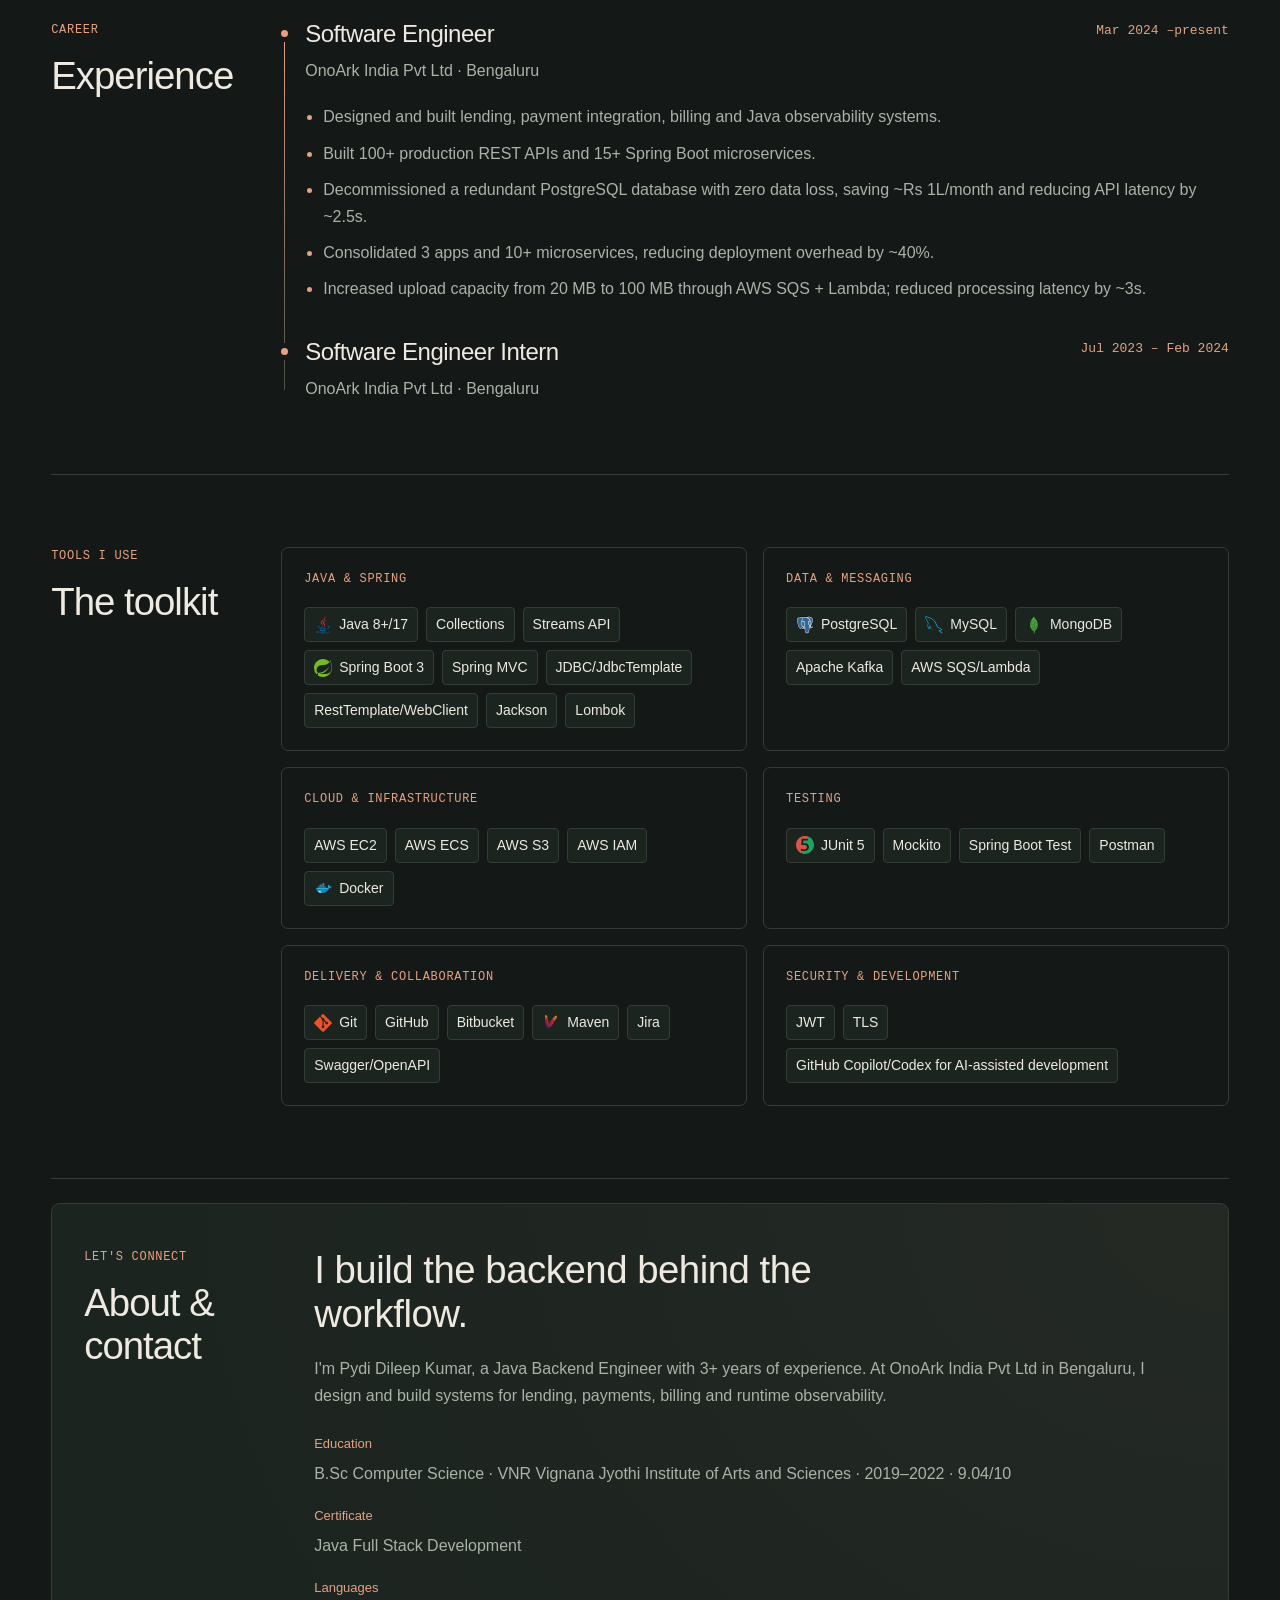
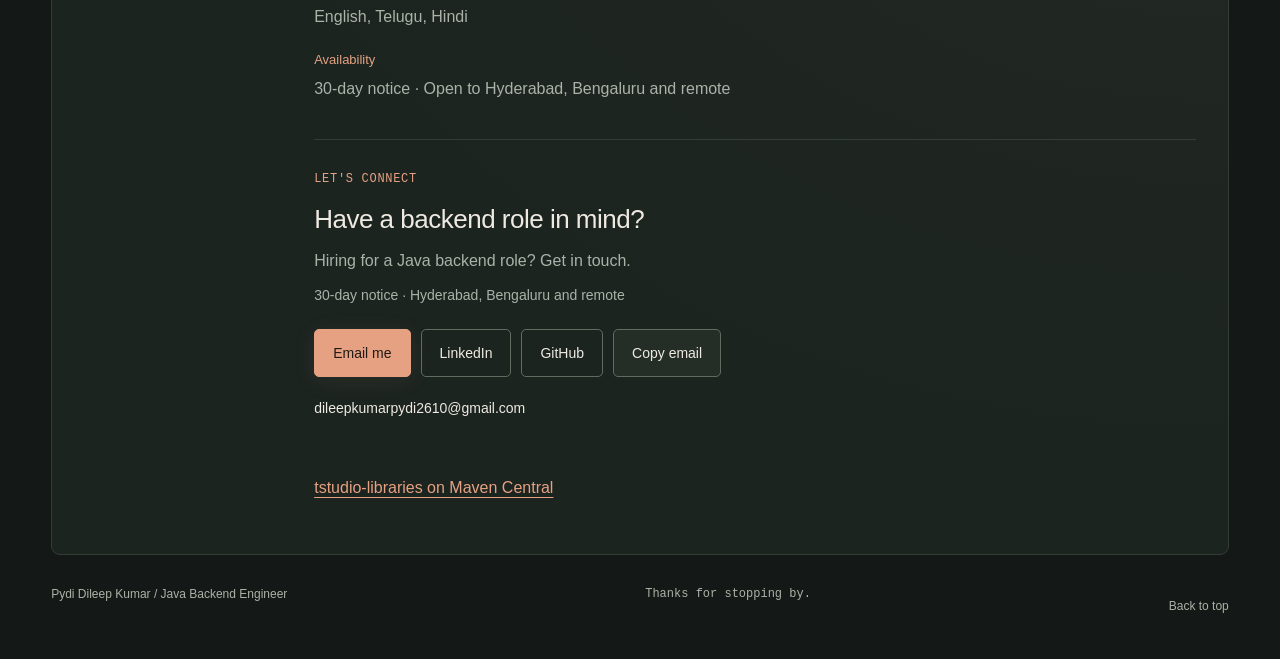
==== commit 328f24f0: "Polish portfolio hierarchy, cards, timeline and accessible interactions" ====
--- a/index.html
+++ b/index.html
@@ -27,6 +27,8 @@
     <meta
       property="og:image:alt"
       content="Pydi Dileep Kumar — Java Backend Engineer">
+    <meta property="og:image:width" content="1200">
+    <meta property="og:image:height" content="630">
     <meta name="twitter:card" content="summary_large_image">
     <meta
       name="twitter:title"
@@ -40,9 +42,8 @@
     <meta
       name="twitter:image:alt"
       content="Pydi Dileep Kumar — Java Backend Engineer">
-    <!-- TODO: Add assets/og-image.png (recommended 1200 × 630) for social previews. -->
     <link rel="icon" href="./assets/favicon.svg" type="image/svg+xml">
-    <link rel="stylesheet" href="styles.css?v=3">
+    <link rel="stylesheet" href="styles.css?v=4">
     <script type="application/ld+json">
       {
         "@context": "https://schema.org",
@@ -51,6 +52,7 @@
         "jobTitle": "Java Backend Engineer",
         "url": "https://dileepkumar-pydi.github.io/portfolio/",
         "email": "dileepkumarpydi2610@gmail.com",
+        "image": "https://dileepkumar-pydi.github.io/portfolio/assets/og-image.png",
         "sameAs": [
           "https://www.linkedin.com/in/dileep-kumar-pydi-b41965239",
           "https://github.com/dileepkumar-pydi"
@@ -59,8 +61,8 @@
         "knowsLanguage": ["English", "Telugu", "Hindi"]
       }
     </script>
-    <script src="app.js" defer></script>
-    <script src="motion.js" defer></script>
+    <script src="app.js?v=4" defer></script>
+    <script src="motion.js?v=4" defer></script>
   </head>
   <body>
     <a class="skip-link" href="#main">Skip to content</a>
@@ -96,13 +98,11 @@
                 class="button"
                 href="./assets/Pydi_Dileep_Kumar_Resume.pdf"
                 download
-                aria-describedby="resume-todo"
               >
                 Download Resume
               </a>
               <a class="button" href="#contact">Contact</a>
             </div>
-            <p class="todo" id="resume-todo">TODO: Resume PDF to be added.</p>
             <div class="hero-stack" role="group" aria-label="Core technologies">
               <span>
                 <img
@@ -221,51 +221,117 @@
           <h2 class="eyebrow" id="impact-heading">Impact in production</h2>
           <div class="stats">
             <div class="stat">
-              <p>
+              <svg
+                class="stat-icon"
+                viewBox="0 0 24 24"
+                fill="none"
+                stroke="currentColor"
+                stroke-width="1.5"
+                stroke-linecap="round"
+                stroke-linejoin="round"
+                aria-hidden="true"
+              >
+                <path d="m8 6-6 6 6 6m8-12 6 6-6 6m-3-14-2 16" />
+              </svg>
+              <p class="stat-value">
                 <span class="sr-only">100+</span>
                 <span aria-hidden="true">
                   <span data-count="100">100</span>
                   +
                 </span>
               </p>
-              <span>production REST APIs</span>
+              <h3>Production REST APIs</h3>
             </div>
             <div class="stat">
-              <p>
+              <svg
+                class="stat-icon"
+                viewBox="0 0 24 24"
+                fill="none"
+                stroke="currentColor"
+                stroke-width="1.5"
+                stroke-linecap="round"
+                stroke-linejoin="round"
+                aria-hidden="true"
+              >
+                <path
+                  d="m12 3 10 5-10 5L2 8l10-5Zm-10 9 10 5 10-5M2 16l10 5 10-5"
+                />
+              </svg>
+              <p class="stat-value">
                 <span class="sr-only">15+</span>
                 <span aria-hidden="true">
                   <span data-count="15">15</span>
                   +
                 </span>
               </p>
-              <span>Spring Boot microservices</span>
+              <h3>Spring Boot microservices</h3>
             </div>
             <div class="stat">
-              <p>
+              <svg
+                class="stat-icon"
+                viewBox="0 0 24 24"
+                fill="none"
+                stroke="currentColor"
+                stroke-width="1.5"
+                stroke-linecap="round"
+                stroke-linejoin="round"
+                aria-hidden="true"
+              >
+                <rect x="4" y="3" width="16" height="18" rx="2" />
+                <path d="M8 8h8M8 12h8M8 16h4" />
+              </svg>
+              <p class="stat-value">
                 <span class="sr-only">100+</span>
                 <span aria-hidden="true">
                   <span data-count="100">100</span>
                   +
                 </span>
               </p>
-              <span>loans/month processed</span>
+              <h3>Loans processed / month</h3>
             </div>
             <div class="stat">
-              <p>
+              <svg
+                class="stat-icon"
+                viewBox="0 0 24 24"
+                fill="none"
+                stroke="currentColor"
+                stroke-width="1.5"
+                stroke-linecap="round"
+                stroke-linejoin="round"
+                aria-hidden="true"
+              >
+                <ellipse cx="12" cy="5" rx="8" ry="3" />
+                <path d="M4 5v14c0 4 16 4 16 0V5M4 12c0 4 16 4 16 0" />
+              </svg>
+              <p class="stat-value">
                 <span class="sr-only">~Rs 1L/month</span>
                 <span aria-hidden="true">
                   ~Rs
-                  <span data-count="1">1</span>
-                  L/month
-                </span>
-              </p>
-              <span>
-                saved by decommissioning a redundant PostgreSQL DB. Zero data
-                loss; ~2.5s lower API latency.
-              </span>
+                  <span data-count="1">1</span>L
+                </span>
+              </p>
+              <h3>Saved / month</h3>
+              <p class="stat-note">
+                Redundant PostgreSQL DB decommissioned. Zero data loss; ~2.5s
+                lower API latency.
+              </p>
             </div>
             <div class="stat">
-              <p>
+              <svg
+                class="stat-icon"
+                viewBox="0 0 24 24"
+                fill="none"
+                stroke="currentColor"
+                stroke-width="1.5"
+                stroke-linecap="round"
+                stroke-linejoin="round"
+                aria-hidden="true"
+              >
+                <path
+                  d="m12 3 9 5v9l-9 5-9-5V8l9-5Zm0 10v9M3 8l9 5 9-5M8 5l9 5"
+                />
+              </svg>
+              <p class="stat-value">
                 <span class="sr-only">~40%</span>
                 <span aria-hidden="true">
                   ~
@@ -273,25 +339,49 @@
                   %
                 </span>
               </p>
-              <span>
-                less deployment overhead; 3 apps + 10+ microservices
-                consolidated.
-              </span>
+              <h3>Less deployment overhead</h3>
+              <p class="stat-note">3 apps + 10+ microservices consolidated.</p>
             </div>
             <div class="stat">
-              <p>
+              <svg
+                class="stat-icon"
+                viewBox="0 0 24 24"
+                fill="none"
+                stroke="currentColor"
+                stroke-width="1.5"
+                stroke-linecap="round"
+                stroke-linejoin="round"
+                aria-hidden="true"
+              >
+                <path d="M12 16V3m-5 5 5-5 5 5M4 15v6h16v-6" />
+              </svg>
+              <p class="stat-value">
                 <span class="sr-only">100 MB</span>
                 <span aria-hidden="true">
                   <span data-count="100">100</span>
                   MB
                 </span>
               </p>
-              <span>
-                file upload capacity, increased from 20 MB via AWS SQS + Lambda
-              </span>
+              <h3>Upload capacity</h3>
+              <p class="stat-note">
+                Increased from 20 MB via AWS SQS + Lambda.
+              </p>
             </div>
             <div class="stat">
-              <p>
+              <svg
+                class="stat-icon"
+                viewBox="0 0 24 24"
+                fill="none"
+                stroke="currentColor"
+                stroke-width="1.5"
+                stroke-linecap="round"
+                stroke-linejoin="round"
+                aria-hidden="true"
+              >
+                <circle cx="12" cy="13" r="8" />
+                <path d="M12 9v4l3 2M9 2h6M12 2v3" />
+              </svg>
+              <p class="stat-value">
                 <span class="sr-only">~3s</span>
                 <span aria-hidden="true">
                   ~
@@ -299,17 +389,31 @@
                   s
                 </span>
               </p>
-              <span>lower processing latency</span>
+              <h3>Lower processing latency</h3>
             </div>
             <div class="stat">
-              <p>
+              <svg
+                class="stat-icon"
+                viewBox="0 0 24 24"
+                fill="none"
+                stroke="currentColor"
+                stroke-width="1.5"
+                stroke-linecap="round"
+                stroke-linejoin="round"
+                aria-hidden="true"
+              >
+                <path
+                  d="M20 7v5h-5M4 17v-5h5M5 8a8 8 0 0 1 13-3l2 2M4 17l2 2a8 8 0 0 0 13-3"
+                />
+              </svg>
+              <p class="stat-value">
                 <span class="sr-only">300+</span>
                 <span aria-hidden="true">
                   <span data-count="300">300</span>
                   +
                 </span>
               </p>
-              <span>users with automated renewals</span>
+              <h3>Users with automated renewals</h3>
             </div>
           </div>
         </section>
@@ -346,88 +450,91 @@
                   I designed and built the loan lifecycle and the database
                   schema for the whole platform, processing 100+ loans/month.
                 </p>
-                <dl>
-                  <dt>Problem</dt>
-                  <dd>
-                    Disbursal, EMI scheduling, repayments and closure needed to
-                    account for changing payment behaviour.
-                  </dd>
-                  <dt>What I built</dt>
-                  <dd>
-                    A dynamic EMI engine for early, partial, late and excess
-                    payments, with automatic interest recalculation.
-                  </dd>
-                  <dt>Stack</dt>
-                  <dd>
-                    <div class="project-stack">
-                      <span>
-                        <img
-                          class="tech-icon"
-                          src="./assets/icons/java.svg"
-                          width="18"
-                          height="18"
-                          alt=""
-                          loading="lazy">
-                        Java
-                      </span>
-                      <span>
-                        <img
-                          class="tech-icon"
-                          src="./assets/icons/spring.svg"
-                          width="18"
-                          height="18"
-                          alt=""
-                          loading="lazy">
-                        Spring Boot
-                      </span>
-                      <span>
-                        <img
-                          class="tech-icon"
-                          src="./assets/icons/postgresql.svg"
-                          width="18"
-                          height="18"
-                          alt=""
-                          loading="lazy">
-                        PostgreSQL
-                      </span>
-                      <span>
-                        <img
-                          class="tech-icon"
-                          src="./assets/icons/aws.svg"
-                          width="18"
-                          height="18"
-                          alt=""
-                          loading="lazy">
-                        AWS SQS
-                      </span>
-                    </div>
-                  </dd>
-                  <dt>Result</dt>
-                  <dd>100+ loans/month processed across the loan lifecycle.</dd>
-                </dl>
-                <figure class="architecture">
-                  <svg
-                    viewBox="0 0 440 68"
-                    role="img"
-                    aria-labelledby="lending-diagram"
-                  >
-                    <title id="lending-diagram">
-                      Loan requests pass through the EMI engine to loan data.
-                    </title>
-                    <rect x="5" y="8" width="130" height="52" rx="4" />
-                    <text x="70" y="39">Loan request</text>
-                    <path d="M135 34h20m-5-4 5 4-5 4" />
-                    <rect x="155" y="8" width="130" height="52" rx="4" />
-                    <text x="220" y="39">EMI engine</text>
-                    <path d="M285 34h20m-5-4 5 4-5 4" />
-                    <rect x="305" y="8" width="130" height="52" rx="4" />
-                    <text x="370" y="39">PostgreSQL</text>
-                  </svg>
-                  <figcaption>
-                    Conceptual flow · Loan requests pass through the EMI engine
-                    to loan data.
-                  </figcaption>
-                </figure>
+                <div class="project-stack">
+                  <span>
+                    <img
+                      class="tech-icon"
+                      src="./assets/icons/java.svg"
+                      width="18"
+                      height="18"
+                      alt=""
+                      loading="lazy">
+                    Java
+                  </span>
+                  <span>
+                    <img
+                      class="tech-icon"
+                      src="./assets/icons/spring.svg"
+                      width="18"
+                      height="18"
+                      alt=""
+                      loading="lazy">
+                    Spring Boot
+                  </span>
+                  <span>
+                    <img
+                      class="tech-icon"
+                      src="./assets/icons/postgresql.svg"
+                      width="18"
+                      height="18"
+                      alt=""
+                      loading="lazy">
+                    PostgreSQL
+                  </span>
+                  <span>
+                    <img
+                      class="tech-icon"
+                      src="./assets/icons/aws.svg"
+                      width="18"
+                      height="18"
+                      alt=""
+                      loading="lazy">
+                    AWS SQS
+                  </span>
+                </div>
+                <details class="case-details">
+                  <summary>Read case study</summary>
+                  <dl>
+                    <dt>Problem</dt>
+                    <dd>
+                      Disbursal, EMI scheduling, repayments and closure needed
+                      to account for changing payment behaviour.
+                    </dd>
+                    <dt>What I built</dt>
+                    <dd>
+                      A dynamic EMI engine for early, partial, late and excess
+                      payments, with automatic interest recalculation.
+                    </dd>
+
+                    <dt>Result</dt>
+                    <dd>
+                      100+ loans/month processed across the loan lifecycle.
+                    </dd>
+                  </dl>
+                  <figure class="architecture">
+                    <svg
+                      viewBox="0 0 440 68"
+                      role="img"
+                      aria-labelledby="lending-diagram"
+                    >
+                      <title id="lending-diagram">
+                        Loan requests pass through the EMI engine to loan data.
+                      </title>
+                      <rect x="5" y="8" width="130" height="52" rx="4" />
+                      <text x="70" y="39">Loan request</text>
+                      <path d="M135 34h20m-5-4 5 4-5 4" />
+                      <rect x="155" y="8" width="130" height="52" rx="4" />
+                      <text x="220" y="39">EMI engine</text>
+                      <path d="M285 34h20m-5-4 5 4-5 4" />
+                      <rect x="305" y="8" width="130" height="52" rx="4" />
+                      <text x="370" y="39">PostgreSQL</text>
+                    </svg>
+                    <figcaption>
+                      Conceptual flow · Loan requests pass through the EMI
+                      engine to loan data.
+                    </figcaption>
+                  </figure>
+                </details>
               </div>
             </article>
             <article class="project" aria-labelledby="payments-title">
@@ -445,55 +552,56 @@
                   I designed and built payment and banking integrations and
                   migrated platform authentication from client ID/secret to JWT.
                 </p>
-                <dl>
-                  <dt>Problem</dt>
-                  <dd>
-                    Payment, banking, KYC and e-sign workflows needed
-                    integrations and callback handling.
-                  </dd>
-                  <dt>What I built</dt>
-                  <dd>
-                    PhonePe v1/v2, Razorpay, Axis Bank eNACH, payouts,
-                    collections, Signzy KYC and SignDesk e-sign integrations;
-                    webhooks/callbacks over TLS, plus cookie-based JWT tokens
-                    for web.
-                  </dd>
-                  <dt>Stack</dt>
-                  <dd>
-                    <div class="project-stack">
-                      <span>JWT</span>
-                      <span>TLS</span>
-                    </div>
-                  </dd>
-                  <dt>Result</dt>
-                  <dd>
-                    Integrated payment and verification workflows, with JWT
-                    authentication replacing client ID/secret authentication.
-                  </dd>
-                </dl>
-                <figure class="architecture">
-                  <svg
-                    viewBox="0 0 440 68"
-                    role="img"
-                    aria-labelledby="payments-diagram"
-                  >
-                    <title id="payments-diagram">
-                      The platform calls a provider and handles its callback.
-                    </title>
-                    <rect x="5" y="8" width="130" height="52" rx="4" />
-                    <text x="70" y="39">Platform</text>
-                    <path d="M135 34h20m-5-4 5 4-5 4" />
-                    <rect x="155" y="8" width="130" height="52" rx="4" />
-                    <text x="220" y="39">Provider</text>
-                    <path d="M285 34h20m-5-4 5 4-5 4" />
-                    <rect x="305" y="8" width="130" height="52" rx="4" />
-                    <text x="370" y="39">Callback</text>
-                  </svg>
-                  <figcaption>
-                    Conceptual flow · The platform calls a provider and handles
-                    its callback.
-                  </figcaption>
-                </figure>
+                <div class="project-stack">
+                  <span>JWT</span>
+                  <span>TLS</span>
+                </div>
+                <details class="case-details">
+                  <summary>Read case study</summary>
+                  <dl>
+                    <dt>Problem</dt>
+                    <dd>
+                      Payment, banking, KYC and e-sign workflows needed
+                      integrations and callback handling.
+                    </dd>
+                    <dt>What I built</dt>
+                    <dd>
+                      PhonePe v1/v2, Razorpay, Axis Bank eNACH, payouts,
+                      collections, Signzy KYC and SignDesk e-sign integrations;
+                      webhooks/callbacks over TLS, plus cookie-based JWT tokens
+                      for web.
+                    </dd>
+
+                    <dt>Result</dt>
+                    <dd>
+                      Integrated payment and verification workflows, with JWT
+                      authentication replacing client ID/secret authentication.
+                    </dd>
+                  </dl>
+                  <figure class="architecture">
+                    <svg
+                      viewBox="0 0 440 68"
+                      role="img"
+                      aria-labelledby="payments-diagram"
+                    >
+                      <title id="payments-diagram">
+                        The platform calls a provider and handles its callback.
+                      </title>
+                      <rect x="5" y="8" width="130" height="52" rx="4" />
+                      <text x="70" y="39">Platform</text>
+                      <path d="M135 34h20m-5-4 5 4-5 4" />
+                      <rect x="155" y="8" width="130" height="52" rx="4" />
+                      <text x="220" y="39">Provider</text>
+                      <path d="M285 34h20m-5-4 5 4-5 4" />
+                      <rect x="305" y="8" width="130" height="52" rx="4" />
+                      <text x="370" y="39">Callback</text>
+                    </svg>
+                    <figcaption>
+                      Conceptual flow · The platform calls a provider and
+                      handles its callback.
+                    </figcaption>
+                  </figure>
+                </details>
               </div>
             </article>
             <article class="project" aria-labelledby="billing-title">
@@ -511,79 +619,80 @@
                   I designed and built the system from scratch: 30+ REST APIs
                   and automated renewals for 300+ users.
                 </p>
-                <dl>
-                  <dt>Problem</dt>
-                  <dd>
-                    Invoicing, payments, ledger, reporting, subscriptions and
-                    notifications needed a billing backend.
-                  </dd>
-                  <dt>What I built</dt>
-                  <dd>
-                    REST APIs covering billing and transaction workflows,
-                    including subscription renewals.
-                  </dd>
-                  <dt>Stack</dt>
-                  <dd>
-                    <div class="project-stack">
-                      <span>
-                        <img
-                          class="tech-icon"
-                          src="./assets/icons/java.svg"
-                          width="18"
-                          height="18"
-                          alt=""
-                          loading="lazy">
-                        Java
-                      </span>
-                      <span>
-                        <img
-                          class="tech-icon"
-                          src="./assets/icons/spring.svg"
-                          width="18"
-                          height="18"
-                          alt=""
-                          loading="lazy">
-                        Spring Boot
-                      </span>
-                      <span>
-                        <img
-                          class="tech-icon"
-                          src="./assets/icons/postgresql.svg"
-                          width="18"
-                          height="18"
-                          alt=""
-                          loading="lazy">
-                        PostgreSQL
-                      </span>
-                    </div>
-                  </dd>
-                  <dt>Result</dt>
-                  <dd>30+ REST APIs; renewals automated for 300+ users.</dd>
-                </dl>
-                <figure class="architecture">
-                  <svg
-                    viewBox="0 0 440 68"
-                    role="img"
-                    aria-labelledby="billing-diagram"
-                  >
-                    <title id="billing-diagram">
-                      Billing requests pass through business logic to stored
-                      transactions.
-                    </title>
-                    <rect x="5" y="8" width="130" height="52" rx="4" />
-                    <text x="70" y="39">Billing APIs</text>
-                    <path d="M135 34h20m-5-4 5 4-5 4" />
-                    <rect x="155" y="8" width="130" height="52" rx="4" />
-                    <text x="220" y="39">Billing logic</text>
-                    <path d="M285 34h20m-5-4 5 4-5 4" />
-                    <rect x="305" y="8" width="130" height="52" rx="4" />
-                    <text x="370" y="39">PostgreSQL</text>
-                  </svg>
-                  <figcaption>
-                    Conceptual flow · Billing requests pass through business
-                    logic to stored transactions.
-                  </figcaption>
-                </figure>
+                <div class="project-stack">
+                  <span>
+                    <img
+                      class="tech-icon"
+                      src="./assets/icons/java.svg"
+                      width="18"
+                      height="18"
+                      alt=""
+                      loading="lazy">
+                    Java
+                  </span>
+                  <span>
+                    <img
+                      class="tech-icon"
+                      src="./assets/icons/spring.svg"
+                      width="18"
+                      height="18"
+                      alt=""
+                      loading="lazy">
+                    Spring Boot
+                  </span>
+                  <span>
+                    <img
+                      class="tech-icon"
+                      src="./assets/icons/postgresql.svg"
+                      width="18"
+                      height="18"
+                      alt=""
+                      loading="lazy">
+                    PostgreSQL
+                  </span>
+                </div>
+                <details class="case-details">
+                  <summary>Read case study</summary>
+                  <dl>
+                    <dt>Problem</dt>
+                    <dd>
+                      Invoicing, payments, ledger, reporting, subscriptions and
+                      notifications needed a billing backend.
+                    </dd>
+                    <dt>What I built</dt>
+                    <dd>
+                      REST APIs covering billing and transaction workflows,
+                      including subscription renewals.
+                    </dd>
+
+                    <dt>Result</dt>
+                    <dd>30+ REST APIs; renewals automated for 300+ users.</dd>
+                  </dl>
+                  <figure class="architecture">
+                    <svg
+                      viewBox="0 0 440 68"
+                      role="img"
+                      aria-labelledby="billing-diagram"
+                    >
+                      <title id="billing-diagram">
+                        Billing requests pass through business logic to stored
+                        transactions.
+                      </title>
+                      <rect x="5" y="8" width="130" height="52" rx="4" />
+                      <text x="70" y="39">Billing APIs</text>
+                      <path d="M135 34h20m-5-4 5 4-5 4" />
+                      <rect x="155" y="8" width="130" height="52" rx="4" />
+                      <text x="220" y="39">Billing logic</text>
+                      <path d="M285 34h20m-5-4 5 4-5 4" />
+                      <rect x="305" y="8" width="130" height="52" rx="4" />
+                      <text x="370" y="39">PostgreSQL</text>
+                    </svg>
+                    <figcaption>
+                      Conceptual flow · Billing requests pass through business
+                      logic to stored transactions.
+                    </figcaption>
+                  </figure>
+                </details>
               </div>
             </article>
             <article class="project" aria-labelledby="agent-title">
@@ -601,73 +710,74 @@
                   I designed and built runtime tracing and testing tools to
                   inspect HTTP requests, SQL and service execution.
                 </p>
-                <dl>
-                  <dt>Problem</dt>
-                  <dd>
-                    Understanding runtime behaviour and investigating failures
-                    required execution-level visibility.
-                  </dd>
-                  <dt>What I built</dt>
-                  <dd>
-                    A Java agent for runtime tracing, file/code coverage,
-                    automated unit-test generation and LLM-based failure
-                    analysis.
-                  </dd>
-                  <dt>Stack</dt>
-                  <dd>
-                    <div class="project-stack">
-                      <span>
-                        <img
-                          class="tech-icon"
-                          src="./assets/icons/java.svg"
-                          width="18"
-                          height="18"
-                          alt=""
-                          loading="lazy">
-                        Java Agent
-                      </span>
-                      <span>
-                        <img
-                          class="tech-icon"
-                          src="./assets/icons/postgresql.svg"
-                          width="18"
-                          height="18"
-                          alt=""
-                          loading="lazy">
-                        PostgreSQL
-                      </span>
-                    </div>
-                  </dd>
-                  <dt>Result</dt>
-                  <dd>
-                    Runtime traces, coverage and generated unit tests support
-                    failure investigation.
-                  </dd>
-                </dl>
-                <figure class="architecture">
-                  <svg
-                    viewBox="0 0 440 68"
-                    role="img"
-                    aria-labelledby="agent-diagram"
-                  >
-                    <title id="agent-diagram">
-                      A Java agent captures runtime execution for testing and
+                <div class="project-stack">
+                  <span>
+                    <img
+                      class="tech-icon"
+                      src="./assets/icons/java.svg"
+                      width="18"
+                      height="18"
+                      alt=""
+                      loading="lazy">
+                    Java Agent
+                  </span>
+                  <span>
+                    <img
+                      class="tech-icon"
+                      src="./assets/icons/postgresql.svg"
+                      width="18"
+                      height="18"
+                      alt=""
+                      loading="lazy">
+                    PostgreSQL
+                  </span>
+                </div>
+                <details class="case-details">
+                  <summary>Read case study</summary>
+                  <dl>
+                    <dt>Problem</dt>
+                    <dd>
+                      Understanding runtime behaviour and investigating failures
+                      required execution-level visibility.
+                    </dd>
+                    <dt>What I built</dt>
+                    <dd>
+                      A Java agent for runtime tracing, file/code coverage,
+                      automated unit-test generation and LLM-based failure
                       analysis.
-                    </title>
-                    <rect x="5" y="8" width="130" height="52" rx="4" />
-                    <text x="70" y="39">Java runtime</text>
-                    <path d="M135 34h20m-5-4 5 4-5 4" />
-                    <rect x="155" y="8" width="130" height="52" rx="4" />
-                    <text x="220" y="39">Agent / traces</text>
-                    <path d="M285 34h20m-5-4 5 4-5 4" />
-                    <rect x="305" y="8" width="130" height="52" rx="4" />
-                    <text x="370" y="39">Analysis</text>
-                  </svg>
-                  <figcaption>
-                    Conceptual flow · A Java agent captures runtime execution
-                    for testing and analysis.
-                  </figcaption>
-                </figure>
+                    </dd>
+
+                    <dt>Result</dt>
+                    <dd>
+                      Runtime traces, coverage and generated unit tests support
+                      failure investigation.
+                    </dd>
+                  </dl>
+                  <figure class="architecture">
+                    <svg
+                      viewBox="0 0 440 68"
+                      role="img"
+                      aria-labelledby="agent-diagram"
+                    >
+                      <title id="agent-diagram">
+                        A Java agent captures runtime execution for testing and
+                        analysis.
+                      </title>
+                      <rect x="5" y="8" width="130" height="52" rx="4" />
+                      <text x="70" y="39">Java runtime</text>
+                      <path d="M135 34h20m-5-4 5 4-5 4" />
+                      <rect x="155" y="8" width="130" height="52" rx="4" />
+                      <text x="220" y="39">Agent / traces</text>
+                      <path d="M285 34h20m-5-4 5 4-5 4" />
+                      <rect x="305" y="8" width="130" height="52" rx="4" />
+                      <text x="370" y="39">Analysis</text>
+                    </svg>
+                    <figcaption>
+                      Conceptual flow · A Java agent captures runtime execution
+                      for testing and analysis.
+                    </figcaption>
+                  </figure>
+                </details>
               </div>
             </article>
             <div class="section-intro personal-work">
@@ -690,68 +800,70 @@
                   I designed and built reusable Java utilities and published
                   tstudio-libraries v1.0.2 on Maven Central.
                 </p>
-                <dl>
-                  <dt>Problem</dt>
-                  <dd>
-                    Java utility code can be packaged for reuse across projects.
-                  </dd>
-                  <dt>What I built</dt>
-                  <dd>
-                    A reusable Java utilities library distributed through Maven
-                    Central.
-                  </dd>
-                  <dt>Stack</dt>
-                  <dd>
-                    <div class="project-stack">
-                      <span>
-                        <img
-                          class="tech-icon"
-                          src="./assets/icons/java.svg"
-                          width="18"
-                          height="18"
-                          alt=""
-                          loading="lazy">
-                        Java
-                      </span>
-                      <span>
-                        <img
-                          class="tech-icon"
-                          src="./assets/icons/maven.svg"
-                          width="18"
-                          height="18"
-                          alt=""
-                          loading="lazy">
-                        Maven
-                      </span>
-                    </div>
-                  </dd>
-                  <dt>Result</dt>
-                  <dd>Version 1.0.2 published for public use.</dd>
-                </dl>
-                <figure class="architecture">
-                  <svg
-                    viewBox="0 0 440 68"
-                    role="img"
-                    aria-labelledby="tstudio-diagram"
-                  >
-                    <title id="tstudio-diagram">
-                      A Java project obtains the utilities library through Maven
-                      Central.
-                    </title>
-                    <rect x="5" y="8" width="130" height="52" rx="4" />
-                    <text x="70" y="39">Java project</text>
-                    <path d="M135 34h20m-5-4 5 4-5 4" />
-                    <rect x="155" y="8" width="130" height="52" rx="4" />
-                    <text x="220" y="39">Maven Central</text>
-                    <path d="M285 34h20m-5-4 5 4-5 4" />
-                    <rect x="305" y="8" width="130" height="52" rx="4" />
-                    <text x="370" y="39">Utilities</text>
-                  </svg>
-                  <figcaption>
-                    Conceptual flow · A Java project obtains the utilities
-                    library through Maven Central.
-                  </figcaption>
-                </figure>
+                <div class="project-stack">
+                  <span>
+                    <img
+                      class="tech-icon"
+                      src="./assets/icons/java.svg"
+                      width="18"
+                      height="18"
+                      alt=""
+                      loading="lazy">
+                    Java
+                  </span>
+                  <span>
+                    <img
+                      class="tech-icon"
+                      src="./assets/icons/maven.svg"
+                      width="18"
+                      height="18"
+                      alt=""
+                      loading="lazy">
+                    Maven
+                  </span>
+                </div>
+                <details class="case-details">
+                  <summary>Read case study</summary>
+                  <dl>
+                    <dt>Problem</dt>
+                    <dd>
+                      Java utility code can be packaged for reuse across
+                      projects.
+                    </dd>
+                    <dt>What I built</dt>
+                    <dd>
+                      A reusable Java utilities library distributed through
+                      Maven Central.
+                    </dd>
+
+                    <dt>Result</dt>
+                    <dd>Version 1.0.2 published for public use.</dd>
+                  </dl>
+                  <figure class="architecture">
+                    <svg
+                      viewBox="0 0 440 68"
+                      role="img"
+                      aria-labelledby="tstudio-diagram"
+                    >
+                      <title id="tstudio-diagram">
+                        A Java project obtains the utilities library through
+                        Maven Central.
+                      </title>
+                      <rect x="5" y="8" width="130" height="52" rx="4" />
+                      <text x="70" y="39">Java project</text>
+                      <path d="M135 34h20m-5-4 5 4-5 4" />
+                      <rect x="155" y="8" width="130" height="52" rx="4" />
+                      <text x="220" y="39">Maven Central</text>
+                      <path d="M285 34h20m-5-4 5 4-5 4" />
+                      <rect x="305" y="8" width="130" height="52" rx="4" />
+                      <text x="370" y="39">Utilities</text>
+                    </svg>
+                    <figcaption>
+                      Conceptual flow · A Java project obtains the utilities
+                      library through Maven Central.
+                    </figcaption>
+                  </figure>
+                </details>
                 <a
                   class="text-link"
                   href="https://central.sonatype.com/artifact/ai.suvir/tstudio-libraries"
@@ -771,7 +883,7 @@
             <p class="eyebrow">Career</p>
             <h2 id="experience-heading">Experience</h2>
           </div>
-          <div>
+          <div class="timeline">
             <article class="job">
               <div class="job-heading">
                 <h3>Software Engineer</h3>
@@ -997,36 +1109,46 @@
               <dd>30-day notice · Open to Hyderabad, Bengaluru and remote</dd>
             </dl>
             <div id="contact">
-              <h3>Contact</h3>
+              <p class="eyebrow">Let's connect</p>
+              <h3>Have a backend role in mind?</h3>
               <p class="contact-intro">
                 Hiring for a Java backend role? Get in touch.
               </p>
+              <p class="contact-availability">
+                30-day notice · Hyderabad, Bengaluru and remote
+              </p>
+              <div class="contact-actions">
+                <a
+                  class="button primary"
+                  href="mailto:dileepkumarpydi2610@gmail.com"
+                >
+                  Email me
+                </a>
+                <a
+                  class="button"
+                  href="https://www.linkedin.com/in/dileep-kumar-pydi-b41965239"
+                >
+                  LinkedIn
+                </a>
+                <a class="button" href="https://github.com/dileepkumar-pydi">
+                  GitHub
+                </a>
+                <button class="button copy-email" type="button" hidden>
+                  Copy email
+                </button>
+              </div>
               <a
-                class="contact-row"
+                class="email-address"
                 href="mailto:dileepkumarpydi2610@gmail.com"
               >
-                <span>Email</span>
-                <span class="contact-detail">
-                  dileepkumarpydi2610@gmail.com
-                </span>
+                dileepkumarpydi2610@gmail.com
               </a>
+              <p class="copy-status" role="status" aria-live="polite"></p>
               <a
-                class="contact-row"
-                href="https://www.linkedin.com/in/dileep-kumar-pydi-b41965239"
-              >
-                <span>LinkedIn</span>
-                <span class="contact-detail">Dileep Kumar Pydi</span>
-              </a>
-              <a class="contact-row" href="https://github.com/dileepkumar-pydi">
-                <span>GitHub</span>
-                <span class="contact-detail">@dileepkumar-pydi</span>
-              </a>
-              <a
-                class="contact-row"
+                class="text-link"
                 href="https://central.sonatype.com/artifact/ai.suvir/tstudio-libraries"
               >
-                <span>Maven Central</span>
-                <span class="contact-detail">tstudio-libraries</span>
+                tstudio-libraries on Maven Central
               </a>
             </div>
           </div>
--- a/styles.css
+++ b/styles.css
@@ -9,52 +9,58 @@
   --connector: #465247;
   --accent-soft: #352920;
   --on-accent: #211a15;
-  --header-height: 84px;
+  --mono: "SFMono-Regular", Consolas, "Liberation Mono", monospace;
+  --header-height: 108px;
+  --ease-out: cubic-bezier(.22, 1, .36, 1);
   color-scheme: dark;
-  --mono: "SFMono-Regular", Consolas, "Liberation Mono", monospace;
 }
 * { box-sizing: border-box; }
-html { scroll-behavior: smooth; scroll-padding-top: 108px; }
+html { scroll-behavior: smooth; scroll-padding-top: calc(var(--header-height) + 24px); }
 body { margin: 0; background: var(--paper); color: var(--ink); font: 16px/1.65 "Helvetica Neue", Arial, sans-serif; -webkit-font-smoothing: antialiased; }
 ::selection { background: var(--accent); color: var(--paper); }
 a { color: inherit; text-decoration: none; }
 a:hover { color: var(--accent); }
-a:focus-visible { outline: 2px solid var(--accent); outline-offset: 5px; }
+:where(a, button, summary):focus-visible { outline: 2px solid var(--accent); outline-offset: 5px; }
+button { font: inherit; cursor: pointer; }
+[hidden] { display: none !important; }
 p, h1, h2, h3 { margin: 0; }
 h1, h2, h3 { font-weight: 500; line-height: 1.12; }
-.page { width: 100%; padding: 0 clamp(24px, 4vw, 80px); }
-.header { display: flex; justify-content: space-between; align-items: center; min-height: 84px; border-bottom: 1px solid var(--line); position: sticky; top: 0; z-index: 5; background: #141917ed; backdrop-filter: blur(14px); }
-.brand { font-size: 22px; font-weight: 700; letter-spacing: -1px; }
-.brand::after { content: ""; display: inline-block; width: 5px; height: 5px; margin: 0 0 3px 6px; border-radius: 50%; background: var(--accent); }
-nav { display: flex; gap: 30px; font-size: 14px; color: var(--muted); }
-nav a { display: inline-flex; align-items: center; min-height: 44px; }
+h2 { font-size: clamp(1.875rem, 3vw, 2.5rem); letter-spacing: -1px; }
+h3 { font-size: 1.5rem; letter-spacing: -.5px; }
+.page { width: 100%; padding-inline: 20px; }
+.header { position: sticky; top: 0; z-index: 5; display: flex; flex-direction: column; align-items: flex-start; justify-content: center; gap: 8px; min-height: var(--header-height); border-bottom: 1px solid var(--line); background: #141917f5; backdrop-filter: blur(12px); }
+.brand { display: inline-flex; align-items: baseline; font-size: 24px; font-weight: 700; letter-spacing: -1px; }
+.brand::after { content: ""; width: 5px; height: 5px; margin-left: 6px; border-radius: 50%; background: var(--accent); }
+nav { display: flex; justify-content: space-between; width: 100%; gap: 8px; color: var(--muted); font-size: 12px; }
+nav a { display: inline-flex; align-items: center; min-height: 44px; position: relative; }
 nav a[aria-current] { color: var(--accent); }
-.hero { display: grid; grid-template-columns: 1.65fr 1fr; gap: 64px; align-items: center; min-height: calc(100svh - var(--header-height)); padding: 84px 0 72px; }
+nav a::after { content: ""; position: absolute; inset: auto 0 3px; height: 2px; background: var(--accent); transform: scaleX(0); transform-origin: left; }
+nav a[aria-current]::after { transform: scaleX(1); }
+.hero { display: grid; gap: 48px; padding-block: 48px 64px; }
 .hero > div:first-child { min-width: 0; }
-.name { font-size: 17px; font-weight: 500; margin-bottom: 5px; }
-.eyebrow { color: var(--accent); font: 12px/1.6 var(--mono); letter-spacing: .6px; text-transform: uppercase; }
-#role { font-size: 11px; letter-spacing: .2px; }
-h1 { font-size: clamp(45px, 5.4vw, 72px); letter-spacing: -2.8px; margin: 28px 0; line-height: 1.05; }
-.accent { color: var(--accent); }
-.hero-accent { color: var(--accent); font-family: Georgia, serif; font-weight: 400; font-style: italic; letter-spacing: -2.5px; }
-.intro { color: var(--muted); max-width: 580px; font-size: 18px; }
-.actions { display: flex; flex-wrap: wrap; gap: 12px; margin-top: 30px; }
-.button { display: inline-flex; align-items: center; justify-content: space-between; gap: 25px; border: 1px solid var(--connector); border-radius: 3px; padding: 13px 18px; font-size: 14px; font-weight: 500; }
-.button span { color: var(--accent); font-size: 17px; }
-.primary { color: var(--on-accent); background: var(--accent); border-color: var(--accent); box-shadow: 0 4px 18px #e5a18212; }
-.primary span, .primary:hover { color: var(--on-accent); }
-.primary:hover { background: #f0b699; }
-.hero-stack { display: flex; flex-wrap: wrap; gap: 8px 18px; margin-top: 30px; color: var(--muted); font: 14px/1.6 var(--mono); }
-.hero-stack > span { display: inline-flex; align-items: center; gap: 7px; }
+.name { color: var(--ink); font-size: 17px; font-weight: 500; letter-spacing: .2px; }
+.availability { display: inline-flex; align-items: center; gap: 8px; margin-top: 16px; padding: 5px 10px; border: 1px solid #5d6c5c; border-radius: 30px; color: #bcd3b1; font-size: 13px; }
+.availability::before { content: ""; width: 6px; height: 6px; flex-shrink: 0; background: #bcd3b1; border-radius: 50%; }
+h1 { max-width: 12ch; font-size: clamp(3.25rem, 7vw, 6.25rem); letter-spacing: -.055em; line-height: 1.01; margin-block: 28px; }
+.hero-accent { color: var(--accent); font-family: Georgia, serif; font-weight: 400; font-style: italic; }
+.intro { max-width: 570px; color: var(--muted); font-size: 17px; }
+.location { margin-top: 14px; color: var(--muted); font-size: 14px; }
+.actions, .contact-actions { display: flex; flex-wrap: wrap; gap: 10px; margin-top: 28px; }
+.button { display: inline-flex; align-items: center; justify-content: center; gap: 8px; min-height: 48px; padding: 11px 18px; border: 1px solid #5f6d61; border-radius: 5px; background: transparent; color: var(--ink); font-size: 14px; font-weight: 500; }
+.primary { background: var(--accent); border-color: var(--accent); color: var(--on-accent); box-shadow: 0 4px 24px #e5a18214; }
+.primary:hover { background: #f0b699; color: var(--on-accent); }
+.hero-stack { display: flex; flex-wrap: wrap; gap: 12px 18px; margin-top: 30px; color: var(--muted); font: 13px/1.6 var(--mono); }
+.hero-stack > span, .project-stack > span, .skill-tags > span { display: inline-flex; align-items: center; gap: 7px; }
 .tech-icon { object-fit: contain; flex-shrink: 0; }
 .tech-icon[src$="mysql.svg"] { filter: brightness(1.8); }
-.topology { align-self: center; padding: 24px 20px; border: 1px solid var(--line); border-radius: 5px; background: radial-gradient(ellipse at center, #e5a18208, transparent 70%), linear-gradient(#abb2a708 1px, transparent 1px), linear-gradient(90deg, #abb2a708 1px, transparent 1px), var(--surface); background-size: auto, 24px 24px, 24px 24px; box-shadow: 0 16px 40px #00000018; }
-.topology-label { display: flex; justify-content: space-between; gap: 10px; color: var(--muted); font: 10px var(--mono); text-transform: uppercase; letter-spacing: .4px; }
+/* The glow is a painted gradient, with no image download or blur filter. */
+.topology { position: relative; isolation: isolate; align-self: center; width: 100%; max-width: 510px; margin-inline: auto; padding: 24px 16px; border: 1px solid #465247; border-radius: 10px; background: radial-gradient(ellipse at 50% 35%, #e5a18212, transparent 70%), linear-gradient(#abb2a707 1px, transparent 1px), linear-gradient(90deg, #abb2a707 1px, transparent 1px), var(--surface); background-size: auto, 28px 28px, 28px 28px; box-shadow: 0 20px 70px #0003; }
+.topology::before { content: ""; position: absolute; inset: -16px; z-index: -1; pointer-events: none; background: radial-gradient(ellipse, #e5a18216, #a6c49d08 50%, transparent 72%); }
+.topology-label { display: flex; justify-content: space-between; gap: 8px; color: var(--muted); font: 10px/1.5 var(--mono); text-transform: uppercase; letter-spacing: .3px; }
 .diagram-status { color: var(--accent); }
-.diagram-status::before { content: ""; display: inline-block; width: 4px; height: 4px; border-radius: 50%; background: currentColor; margin-right: 5px; vertical-align: middle; }
-.diagram { position: relative; padding-top: 38px; margin-top: 22px; }
-.diagram::before { content: ""; position: absolute; height: 38px; width: 1px; background: var(--connector); top: 0; left: 50%; }
-.node { position: relative; border: 1px solid var(--connector); border-radius: 3px; text-align: center; padding: 12px 4px; font-size: 11px; line-height: 1.4; background: var(--raised); box-shadow: 0 3px 8px #00000018; }
+.diagram { position: relative; padding-top: 30px; margin-top: 22px; }
+.diagram::before { content: ""; position: absolute; height: 30px; width: 1px; background: var(--connector); top: 0; left: 50%; }
+.node { position: relative; border: 1px solid var(--connector); border-radius: 5px; text-align: center; padding: 12px 4px; font-size: 11px; line-height: 1.4; background: var(--raised); }
 .node small { display: block; font: 10px/1.6 var(--mono); color: var(--muted); }
 .node-icon { display: block; width: 22px; height: 22px; margin: 0 auto 7px; object-fit: contain; color: var(--accent); }
 .request, .service { width: 112px; margin: 0 auto 26px; }
@@ -65,216 +71,124 @@
 .branches::before { content: ""; position: absolute; left: 16%; right: 16%; height: 1px; top: -10px; background: var(--connector); }
 .branches .node::before { content: ""; position: absolute; width: 1px; height: 10px; top: -11px; left: 50%; background: var(--connector); }
 .diagram-caption { text-align: center; color: var(--muted); font: 10px/1.6 var(--mono); margin-top: 24px; }
-.impact { border-block: 1px solid var(--line); padding: 30px 0 36px; }
-.stats { display: grid; grid-template-columns: repeat(4, minmax(0, 1fr)); gap: 24px; margin-top: 23px; }
-.stat { border-left: 1px solid var(--line); padding-left: 24px; }
-.stat:first-child { border: 0; padding-left: 0; }
-.stat p { position: relative; font-size: 36px; line-height: 1.2; letter-spacing: -1.2px; white-space: nowrap; }
-.stat p small { position: absolute; left: 0; top: -14px; font: 10px/1.6 var(--mono); letter-spacing: 0; }
-.stat > span { display: block; color: var(--muted); font-size: 14px; margin-top: 9px; }
-.section { display: grid; grid-template-columns: 210px minmax(0, 1fr); gap: 58px; padding: 72px 0; border-bottom: 1px solid var(--line); }
-.section-heading .eyebrow { margin-bottom: 16px; }
-h2 { font-size: 34px; letter-spacing: -1px; }
-h3 { font-size: 24px; letter-spacing: -.6px; text-wrap: balance; }
-.project { display: grid; grid-template-columns: minmax(0, 1fr) minmax(0, 1.5fr); gap: 36px; padding: 32px 8px 32px 0; border-top: 1px solid var(--line); }
-.project:last-child { border-bottom: 1px solid var(--line); }
-.project .eyebrow { margin-bottom: 18px; display: flex; align-items: center; gap: 12px; font-size: 10px; }
-.project-number { color: var(--muted); font-size: 12px; }
-.project > div > p:not(.eyebrow, .highlight, .stack), .job > p, .job li, .about-copy { color: var(--muted); }
-.project > div:last-child { padding-top: 0; font-size: 16px; }
-.highlight { font-size: 11px; margin-top: 16px; padding-left: 12px; border-left: 2px solid var(--accent); }
-.stack { color: var(--muted); font: 11px/1.6 var(--mono); margin-top: 17px; }
-.job { padding: 30px 0 30px 24px; border-top: 1px solid var(--line); position: relative; }
-.job::before { content: ""; position: absolute; width: 6px; height: 6px; top: 39px; left: 0; background: var(--accent); border-radius: 50%; box-shadow: 0 0 0 4px #e5a1820c; }
-.job:last-child { border-bottom: 1px solid var(--line); }
-.job-heading { display: flex; justify-content: space-between; gap: 16px; }
-.job-heading .stack { margin-top: 3px; white-space: nowrap; font-size: 14px; }
-.job > p { font-size: 16px; margin-top: 5px; }
-.job ul { list-style: none; padding: 0; margin: 20px 0 0; font-size: 16px; }
-.job li { padding-left: 20px; position: relative; margin-top: 8px; }
-.job li::before { content: "—"; color: var(--accent); position: absolute; left: 0; font-size: 10px; }
-.toolkit { display: grid; grid-template-columns: 1fr 1fr; gap: 32px 40px; }
-.toolkit .eyebrow { margin-bottom: 16px; }
-.skill-tags { display: flex; flex-wrap: wrap; gap: 7px; }
-.skill-tags span { border: 1px solid var(--line); border-radius: 3px; padding: 5px 9px; font-size: 14px; background: var(--surface); }
-.skill-tags > span { display: inline-flex; align-items: center; gap: 8px; min-height: 34px; }
-#about { margin-top: 36px; padding: 48px 36px; background: var(--surface); border-radius: 5px; border: 1px solid var(--line); }
-#about .section-heading h2 { font-size: 30px; }
-.about-title { font-size: 37px; line-height: 1.17; margin-bottom: 22px; max-width: 570px; }
-.about-copy { font-size: 16px; }
-#contact { margin-top: 32px; }
-#contact > .eyebrow { margin-bottom: 12px; }
-.contact-row { display: flex; justify-content: space-between; align-items: center; gap: 16px; border-top: 1px solid var(--line); padding: 15px 0; font-size: 16px; }
-.contact-row:last-child { border-bottom: 1px solid var(--line); }
-.contact-detail { color: var(--muted); font: 14px/1.6 var(--mono); text-align: right; overflow-wrap: anywhere; }
-.contact-detail .accent { margin-left: 16px; font: 16px Arial, sans-serif; }
-.unconfigured .contact-detail { color: var(--muted); }
-footer { display: flex; justify-content: space-between; gap: 20px; padding: 30px 0; color: var(--muted); font-size: 12px; }
-.footer-note { font: 12px/1.6 var(--mono); }
-.back-top { white-space: nowrap; }
-.back-top span { margin-left: 8px; color: var(--accent); }
-.skip-link { position: absolute; left: 20px; top: -100px; padding: 10px; background: var(--paper); z-index: 20; }
-.skip-link:focus { top: 10px; }
-@media (max-width: 1050px) {
-  .page { padding-inline: 36px; }
-  .hero { gap: 36px; }
-  .section { grid-template-columns: 165px minmax(0, 1fr); gap: 36px; }
-  .stat { padding-left: 18px; }
-  .stat p { font-size: 30px; }
-  .project { gap: 26px; }
-  .topology { padding-inline: 14px; }
-  .job-heading { flex-direction: column; gap: 3px; }
-}
-@media (max-width: 760px) {
-  html { --header-height: 100px; scroll-padding-top: 112px; }
-  .page { padding-inline: 24px; }
-  .header { min-height: 100px; flex-direction: column; align-items: flex-start; justify-content: center; gap: 6px; }
-  .brand { font-size: 21px; }
-  nav { gap: 18px; font-size: 12px; }
-  .hero { grid-template-columns: 1fr; padding: 44px 0; gap: 36px; }
-  h1 { font-size: clamp(43px, 8vw, 64px); letter-spacing: -1.8px; margin: 25px 0; max-width: 570px; }
-  .hero-accent { letter-spacing: -1.8px; }
-  .intro { font-size: 16px; }
-  .actions { margin-top: 25px; }
-  .hero-stack { gap: 8px 14px; margin-top: 24px; font-size: 13px; }
-  .button { padding: 12px 16px; }
-  .topology { max-width: 430px; width: 100%; margin: auto; padding: 22px 18px; }
-  .impact { padding: 28px 0; }
-  .stats { grid-template-columns: 1fr 1fr; gap: 30px 20px; }
-  .stat { padding: 14px 0 0; border: 0; }
-  .stat p { font-size: 32px; }
-  .stat p small { position: absolute; font-size: 9px; }
-  .stat > span { font-size: 14px; }
-  .section { grid-template-columns: 1fr; gap: 28px; padding: 44px 0; }
-  .section-heading .eyebrow { margin-bottom: 12px; }
-  .desktop-break { display: none; }
-  h2 { font-size: 30px; }
-  h3 { font-size: 24px; text-wrap: initial; }
-  .project { grid-template-columns: 1fr; gap: 15px; padding: 28px 0; }
-  .project > div:last-child { padding-top: 0; }
-  .job ul { margin-top: 16px; }
-  .toolkit { gap: 28px; }
-  #about { margin-top: 24px; padding: 32px 24px; }
-  .about-title { font-size: 31px; }
-  .contact-detail { font-size: 13px; }
-  footer { flex-wrap: wrap; gap: 12px; }
-  .footer-note { order: 3; width: 100%; }
-}
-@media (max-width: 400px) {
-  .page { padding-inline: 20px; }
-  nav { gap: 20px; }
-  h1 { font-size: 43px; }
-  .stat p { font-size: 28px; }
-  .stat p small { font-size: 9px; }
-  .toolkit { grid-template-columns: 1fr; }
-  #about { padding-inline: 20px; }
-  .contact-detail .accent { margin-left: 6px; }
-}
-@media (max-width: 340px) { nav { gap: 15px; } h1 { font-size: 38px; } .stat p { font-size: 25px; } .button { padding-inline: 12px; gap: 18px; } }
-/* Animation timing is configured in motion.js. */
-:root { --reveal-duration: 800ms; --ease-out: cubic-bezier(.22, 1, .36, 1); }
-.motion-enabled body::before {
-  content: ""; position: fixed; inset: 0 0 auto; height: 2px;
-  background: var(--accent); transform: scaleX(var(--scroll-progress, 0));
-  transform-origin: left; z-index: 10; pointer-events: none;
-}
-.motion-enabled :is(.header, .hero > div:first-child > *, .topology, .impact > .eyebrow, .stat, .section-heading, .project, .job, .toolkit > div, .about-title, .about-copy, #contact > .eyebrow, .contact-intro, .contact-row, footer) {
-  transition: opacity var(--reveal-duration) var(--ease-out) var(--reveal-delay, 0ms), transform var(--reveal-duration) var(--ease-out) var(--reveal-delay, 0ms);
-}
-.motion-enabled .reveal-pending { opacity: 0; transform: translateY(28px); }
-.motion-enabled .topology .node { transition: opacity var(--reveal-duration) var(--ease-out), scale var(--reveal-duration) var(--ease-out); }
-.motion-enabled .topology.reveal-pending .node { opacity: 0; scale: .92; }
-.motion-enabled .topology .request { transition-delay: 150ms; }
-.motion-enabled .topology .service { transition-delay: 300ms; }
-.motion-enabled .branches .node:nth-child(1) { transition-delay: 450ms; }
-.motion-enabled .branches .node:nth-child(2) { transition-delay: 550ms; }
-.motion-enabled .branches .node:nth-child(3) { transition-delay: 650ms; }
-.signal { display: none; }
-.motion-enabled .topology.is-visible.flow-active .signal {
-  display: block; position: absolute; top: var(--signal-top, 94px); left: calc(50% - 2px);
-  width: 4px; height: 4px; border-radius: 50%; background: var(--accent);
-  animation: signal-flow 3.6s ease-in-out infinite;
-}
-.motion-enabled .topology.is-visible.flow-active .service { animation: service-pulse 3.6s ease-in-out infinite; }
-@keyframes signal-flow {
-  0%, 12% { opacity: 0; transform: translateY(0); }
-  22% { opacity: 1; }
-  42% { opacity: 0; transform: translateY(20px); }
-  52% { opacity: 0; transform: translateY(var(--signal-second, 84px)); }
-  64% { opacity: 1; }
-  90%, 100% { opacity: 0; transform: translateY(var(--signal-end, 118px)); }
-}
-@keyframes service-pulse { 0%, 35%, 75%, 100% { box-shadow: 0 0 0 0 transparent; } 50% { box-shadow: 0 0 0 5px #e5a18212; } }
-@media (hover: hover) and (prefers-reduced-motion: no-preference) {
-  nav a { position: relative; }
-  nav a::after { content: ""; position: absolute; bottom: -5px; left: 0; right: 0; height: 1px; background: var(--accent); transform: scaleX(0); transform-origin: left; transition: transform 250ms var(--ease-out); }
-  nav a:hover::after { transform: scaleX(1); }
-  .button { transition: transform 250ms var(--ease-out), background 250ms; }
-  .button:hover { transform: translateY(-3px); }
-  .button span, .contact-detail .accent { display: inline-block; transition: transform 250ms var(--ease-out); }
-  .button:hover span, a.contact-row:hover .accent { transform: translate(2px, -2px); }
-  .project h3 { transition: transform 300ms var(--ease-out), color 300ms; }
-  .project h3 a:hover { color: var(--accent); text-decoration: underline; text-underline-offset: 5px; }
-}
-@media (prefers-reduced-motion: reduce) {
-  html { scroll-behavior: auto; }
-  .motion-enabled .reveal-pending, .motion-enabled #headline.reveal-pending .word { opacity: 1; transform: none; }
-  .motion-enabled .topology.reveal-pending .node { opacity: 1; scale: 1; }
-  .motion-enabled *, .motion-enabled *::before, .motion-enabled *::after { animation: none !important; transition: none !important; }
-  .motion-enabled .signal { display: none !important; }
-}
-
-/* Project tags and keyboard access. */
-.project-stack { display: flex; flex-wrap: wrap; gap: 8px; margin-top: 20px; }
-.project-stack > span { display: inline-flex; align-items: center; gap: 7px; padding: 4px 8px; border: 1px solid var(--line); border-radius: 3px; color: var(--muted); font: 13px/1.6 var(--mono); }
+.node.is-active { border-color: var(--accent); box-shadow: 0 0 0 3px #e5a18214; }
+.signal { position: absolute; width: 4px; height: 4px; border-radius: 50%; background: var(--accent); pointer-events: none; opacity: 0; }
+.eyebrow { color: var(--accent); font: 12px/1.6 var(--mono); letter-spacing: .7px; text-transform: uppercase; }
+.impact { padding-block: 32px 40px; border-block: 1px solid var(--line); }
+.stats { display: grid; grid-template-columns: repeat(2, minmax(0, 1fr)); gap: 12px; margin-top: 24px; }
+.stat { min-width: 0; padding: 16px 12px; border: 1px solid var(--line); border-radius: 7px; background: linear-gradient(145deg, #ffffff03, transparent), var(--surface); }
+.stat-icon { display: block; width: 21px; height: 21px; color: var(--accent); margin-bottom: 24px; }
+.stat-value { font-size: clamp(1.5rem, 5.8vw, 2.75rem); line-height: 1.1; letter-spacing: -.055em; white-space: nowrap; font-variant-numeric: tabular-nums; }
+.stat h3 { margin-top: 14px; font-size: 14px; line-height: 1.4; letter-spacing: 0; }
+.stat-note { margin-top: 12px; color: var(--muted); font-size: 12px; line-height: 1.6; }
+.section { display: grid; gap: 28px; padding-block: 56px; border-bottom: 1px solid var(--line); }
+.section-heading .eyebrow { margin-bottom: 14px; }
+.section-intro { max-width: 750px; margin-bottom: 26px; }
+.section-intro h3 { font-size: 21px; margin-bottom: 12px; }
+.section-intro p, .ownership, .about-copy { color: var(--muted); }
+.personal-work { margin-top: 40px; }
+.project { display: grid; gap: 24px; padding: 24px 20px; margin-top: 16px; border: 1px solid var(--line); border-radius: 9px; background: linear-gradient(130deg, #ffffff03, transparent 65%), var(--surface); }
+.project .eyebrow { margin-bottom: 14px; }
+.project h3 { font-size: 25px; line-height: 1.15; text-wrap: balance; }
+.ownership { margin-top: 16px; font-size: 12px; line-height: 1.65; }
+.project .contribution { font-size: 17px; line-height: 1.6; }
+.project-stack, .skill-tags { display: flex; flex-wrap: wrap; gap: 8px; }
+.project-stack { margin-top: 20px; }
+.project-stack > span { padding: 4px 8px; border: 1px solid var(--connector); border-radius: 4px; color: var(--muted); font: 12px/1.6 var(--mono); }
 .project-stack .tech-icon { width: 15px; height: 15px; }
-.project:focus-within { border-top-color: var(--accent); }
-.contact-intro { max-width: 530px; font-size: 20px; line-height: 1.45; margin: 14px 0 24px; }
-.contact-intro:empty { display: none; }
-a.contact-row:hover, a.contact-row:focus-visible { background: #e5a18208; }
-.back-top { display: inline-flex; align-items: center; min-height: 44px; }
-.motion-enabled .reveal-pending:focus-within { opacity: 1; transform: none; }
-.motion-enabled .reveal-pending, .motion-enabled .reveal-pending .word, .motion-enabled .topology.reveal-pending .node { transition: none; }
-@media (max-width: 760px) { .contact-intro { font-size: 18px; } nav { width: 100%; justify-content: space-between; gap: 8px; } .topology-label { font-size: 9px; } .diagram-caption { font-size: 9px; } }
-@media (max-width: 340px) { nav { gap: 8px; } .contact-row { align-items: flex-start; } .contact-detail { max-width: 135px; } }
-
-/* Case studies keep the original two-column layout and dark palette. */
-.sr-only { position: absolute; width: 1px; height: 1px; padding: 0; margin: -1px; overflow: hidden; clip-path: inset(50%); white-space: nowrap; border: 0; }
-.availability { display: inline-block; margin-top: 14px; padding: 5px 10px; border: 1px solid var(--connector); border-radius: 3px; color: var(--accent); font-size: 14px; }
-.location { margin-top: 12px; color: var(--muted); font-size: 16px; }
-.todo { color: var(--muted); font-size: 13px; margin-top: 10px; }
-.section-intro { margin-bottom: 32px; }
-.section-intro h3 { font-size: 22px; margin-bottom: 12px; }
-.section-intro p, .ownership { color: var(--muted); }
-.ownership { margin-top: 16px; font-size: 13px; }
-.project .eyebrow { font-size: 12px; }
-.project .contribution { color: var(--ink); font-size: 18px; line-height: 1.55; }
-.case-study dl, .background { margin: 24px 0 0; }
+.case-details { margin-top: 22px; border-top: 1px solid var(--line); }
+summary { min-height: 48px; padding-block: 14px; color: var(--accent); cursor: pointer; font-size: 14px; }
+summary::marker { color: var(--accent); }
+.case-details[open] summary { border-bottom: 1px solid var(--line); margin-bottom: 20px; }
+.case-study dl, .background { margin: 0; }
 .case-study dt, .background dt { color: var(--accent); font-size: 13px; font-weight: 500; margin-top: 18px; }
 .case-study dd, .background dd { margin: 6px 0 0; color: var(--muted); }
-.case-study .project-stack { margin-top: 0; }
 .architecture { margin: 24px 0 0; }
-.architecture svg { display: block; width: 100%; height: auto; overflow: visible; }
-.architecture rect { fill: var(--surface); stroke: var(--connector); }
+.architecture svg { display: block; width: 100%; height: auto; }
+.architecture rect { fill: var(--paper); stroke: var(--connector); }
 .architecture path { stroke: var(--accent); fill: none; }
 .architecture text { fill: var(--ink); text-anchor: middle; font: 13px Arial, sans-serif; }
 .architecture figcaption { font-size: 12px; color: var(--muted); margin-top: 8px; }
 .text-link { display: inline-flex; align-items: center; min-height: 44px; margin-top: 16px; color: var(--accent); text-decoration: underline; text-underline-offset: 4px; }
 .version { font: 14px var(--mono); color: var(--muted); white-space: nowrap; }
-.stats { row-gap: 32px; }
-.stat:nth-child(4n+1) { border-left: 0; padding-left: 0; }
-.stat p { font-size: clamp(24px, 2.5vw, 36px); }
-.hero-stack { font-size: 14px; }
-@media (min-width: 761px) and (max-width: 1050px) {
-  .hero { grid-template-columns: 1.3fr 1fr; }
-  .project { grid-template-columns: 1fr; gap: 24px; }
+.project:focus-within { border-color: #a9785d; }
+.timeline { position: relative; padding-left: 24px; }
+.timeline::before { content: ""; position: absolute; left: 3px; top: 10px; bottom: 12px; width: 1px; background: linear-gradient(var(--accent), var(--connector)); }
+.job { position: relative; padding-bottom: 36px; }
+.job:last-child { padding-bottom: 0; }
+.job::before { content: ""; position: absolute; width: 7px; height: 7px; top: 9px; left: -24px; border-radius: 50%; background: var(--accent); box-shadow: 0 0 0 5px var(--paper); }
+.job-heading { display: flex; flex-direction: column; gap: 8px; }
+.stack { color: var(--accent); font: 13px/1.6 var(--mono); }
+.job > p { color: var(--muted); margin-top: 10px; }
+.job ul { padding-left: 18px; margin: 20px 0 0; color: var(--muted); }
+.job li { margin-top: 10px; }
+.job li::marker { color: var(--accent); }
+.toolkit { display: grid; gap: 16px; }
+.toolkit > div { min-width: 0; padding: 22px; border: 1px solid var(--line); border-radius: 7px; }
+.toolkit .eyebrow { margin-bottom: 18px; }
+.skill-tags > span { min-height: 34px; padding: 5px 9px; border: 1px solid var(--line); border-radius: 4px; background: var(--surface); font-size: 14px; overflow-wrap: anywhere; }
+#about { margin-top: 24px; padding: 32px 20px; border: 1px solid var(--line); border-radius: 9px; background: radial-gradient(ellipse at top right, #e5a1820a, transparent 65%), var(--surface); }
+.about-title { font-size: clamp(1.875rem, 3vw, 2.5rem); line-height: 1.15; max-width: 620px; margin-bottom: 20px; }
+.background { margin-top: 24px; }
+#contact { margin-top: 36px; padding-top: 30px; border-top: 1px solid var(--line); }
+#contact > .eyebrow { margin-bottom: 16px; }
+#contact > h3 { font-size: 26px; }
+.contact-intro { margin-top: 14px; color: var(--muted); }
+.contact-availability { margin-top: 10px; color: var(--muted); font-size: 14px; }
+.contact-actions { margin-top: 22px; }
+.copy-email { background: var(--raised); }
+.email-address { display: inline-block; margin-top: 20px; font-size: 14px; overflow-wrap: anywhere; }
+.copy-status { min-height: 24px; margin-top: 4px; color: var(--accent); font-size: 13px; }
+footer { display: flex; flex-wrap: wrap; gap: 16px; justify-content: space-between; padding-block: 30px; color: var(--muted); font-size: 12px; }
+.footer-note { font: 12px/1.6 var(--mono); }
+.back-top { display: inline-flex; align-items: center; min-height: 44px; }
+.skip-link { position: fixed; left: 20px; top: -100px; padding: 10px; background: var(--paper); z-index: 20; }
+.skip-link:focus { top: 10px; }
+.sr-only { position: absolute; width: 1px; height: 1px; padding: 0; margin: -1px; overflow: hidden; clip-path: inset(50%); white-space: nowrap; border: 0; }
+/* Content is visible by default. JS only adds reveal states below the fold. */
+.motion-enabled .reveal-pending { opacity: 0; transform: translateY(12px); }
+.motion-enabled .is-visible { opacity: 1; }
+.motion-enabled .reveal-pending:focus-within { opacity: 1; transform: none; }
+body::before { content: ""; position: fixed; inset: 0 0 auto; height: 2px; background: var(--accent); transform: scaleX(var(--scroll-progress, 0)); transform-origin: left; z-index: 10; pointer-events: none; }
+@media (min-width: 600px) {
+  .page { padding-inline: 32px; }
+  .toolkit { grid-template-columns: repeat(2, minmax(0, 1fr)); }
+  .stat { padding: 22px; }
+  .stat-value { font-size: 42px; }
+  .project { padding: 28px; }
+  .job-heading { flex-direction: row; justify-content: space-between; }
+  .job-heading .stack { white-space: nowrap; }
+  #about { padding: 36px; }
 }
-@media (max-width: 760px) {
-  .stat { padding-left: 0; }
-  .stat p { font-size: clamp(22px, 5.6vw, 32px); }
-  .toolkit { grid-template-columns: 1fr; }
-  .hero-stack { font-size: 13px; }
-  #about { padding-inline: 20px; }
-  .contact-row { flex-wrap: wrap; gap: 4px 16px; }
-  .contact-detail { text-align: left; }
+@media (min-width: 900px) {
+  :root { --header-height: 84px; }
+  .page { padding-inline: clamp(36px, 4vw, 80px); }
+  .header { flex-direction: row; align-items: center; justify-content: space-between; }
+  nav { width: auto; gap: 28px; font-size: 14px; }
+  .hero { grid-template-columns: minmax(0, 1.4fr) minmax(0, 1fr); align-items: center; gap: 48px; padding-block: 72px; min-height: calc(100svh - var(--header-height)); }
+  .hero-stack { font-size: 14px; }
+  .topology { padding: 28px 20px; }
+  .stats { grid-template-columns: repeat(4, minmax(0, 1fr)); gap: 16px; }
+  .stat { padding: 24px 18px; }
+  .stat-value { font-size: clamp(28px, 3vw, 46px); }
+  .section { grid-template-columns: 190px minmax(0, 1fr); gap: 40px; padding-block: 72px; }
+  .project { grid-template-columns: minmax(0, 1fr) minmax(0, 1.4fr); gap: 30px; }
+  #about { padding: 44px 32px; }
 }
+@media (prefers-reduced-motion: no-preference) {
+  .button, .project, nav a::after, .node { transition: transform 180ms var(--ease-out), background-color 180ms, border-color 180ms, box-shadow 180ms; }
+  .motion-enabled :is(.stat, .section-heading, .project, .job, .toolkit > div, .about-copy, footer) { transition: opacity 220ms var(--ease-out), transform 220ms var(--ease-out), border-color 180ms, box-shadow 180ms; }
+  .project:focus-within { transform: translateY(-3px); box-shadow: 0 12px 30px #0002; }
+}
+@media (hover: hover) and (prefers-reduced-motion: no-preference) {
+  .button:hover { transform: translateY(-2px); }
+  nav a:hover::after { transform: scaleX(1); }
+  .project:hover { transform: translateY(-3px); border-color: #7b6654; box-shadow: 0 12px 30px #0002; }
+  .skill-tags > span:hover { border-color: var(--connector); }
+}
+@media (prefers-reduced-motion: reduce) {
+  html { scroll-behavior: auto; }
+  *, *::before, *::after { animation: none !important; transition: none !important; }
+  .motion-enabled .reveal-pending { opacity: 1; transform: none; }
+  .signal { display: none; }
+}
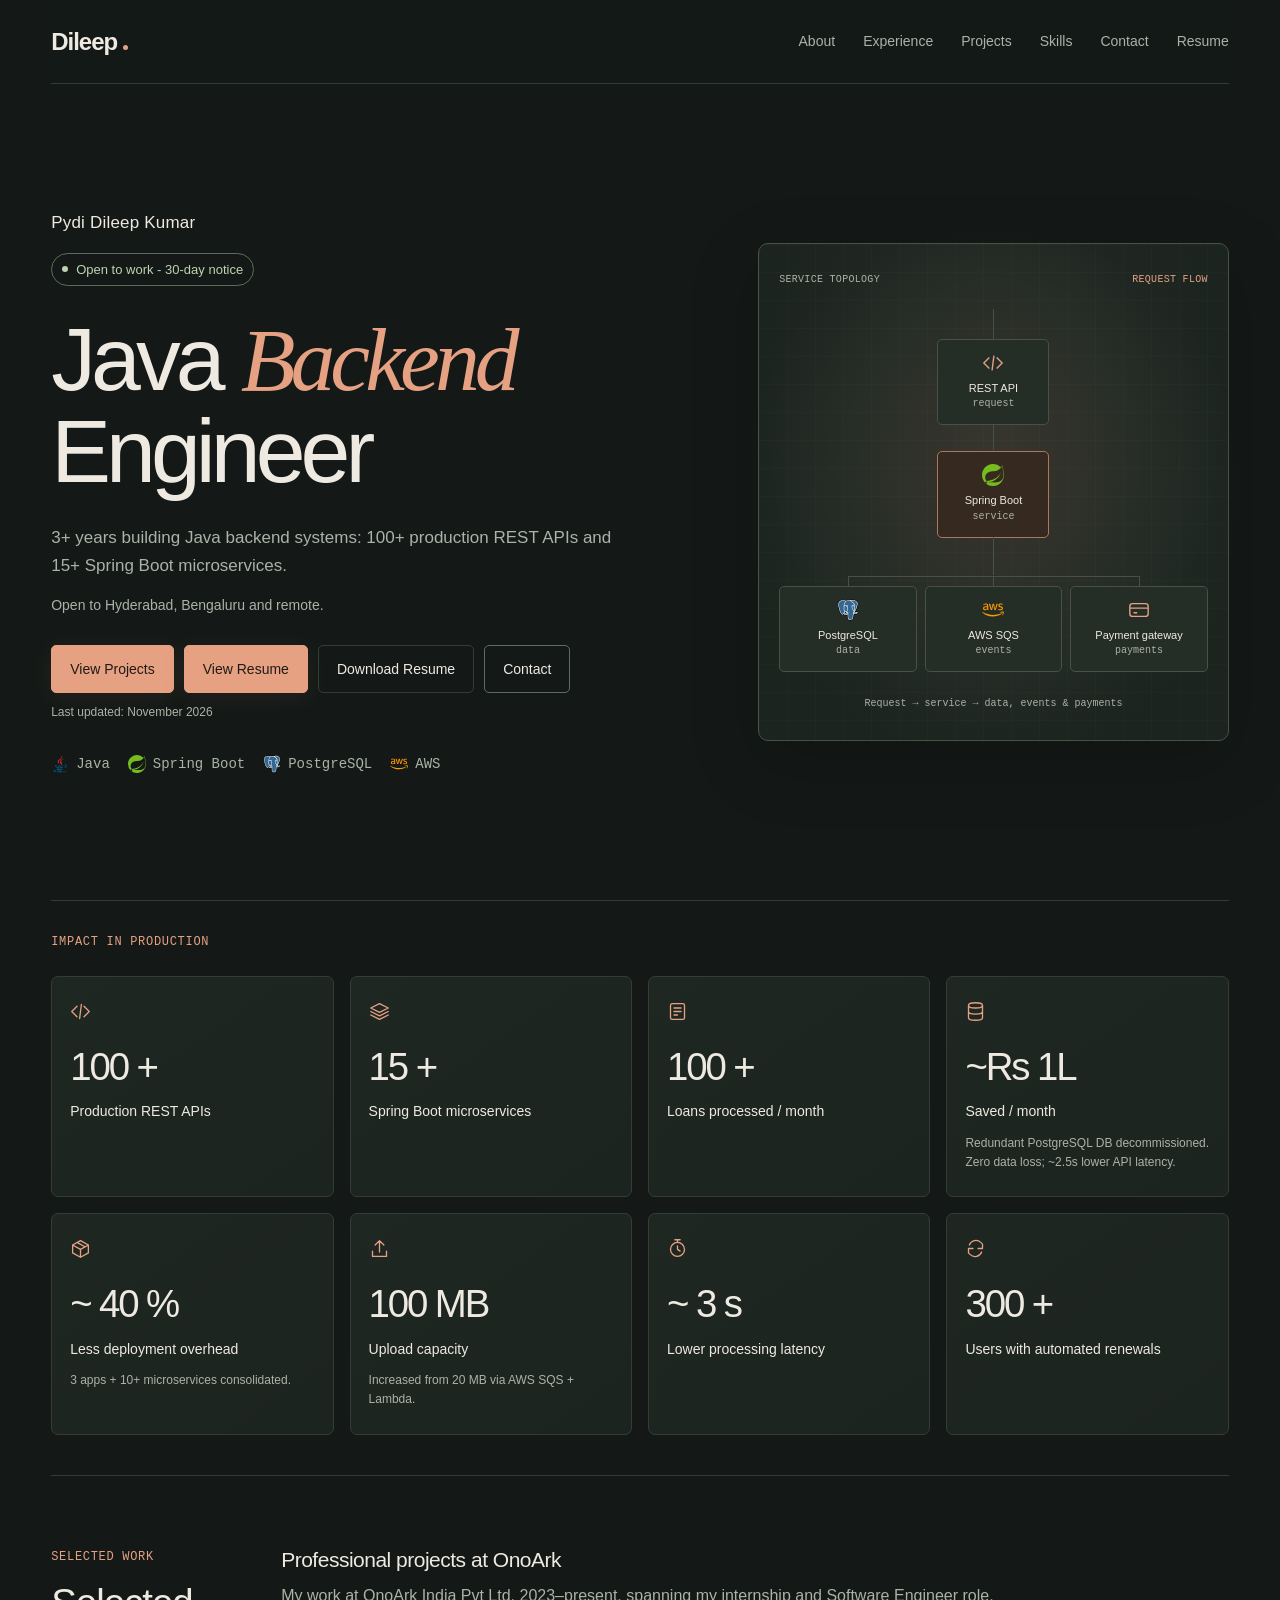
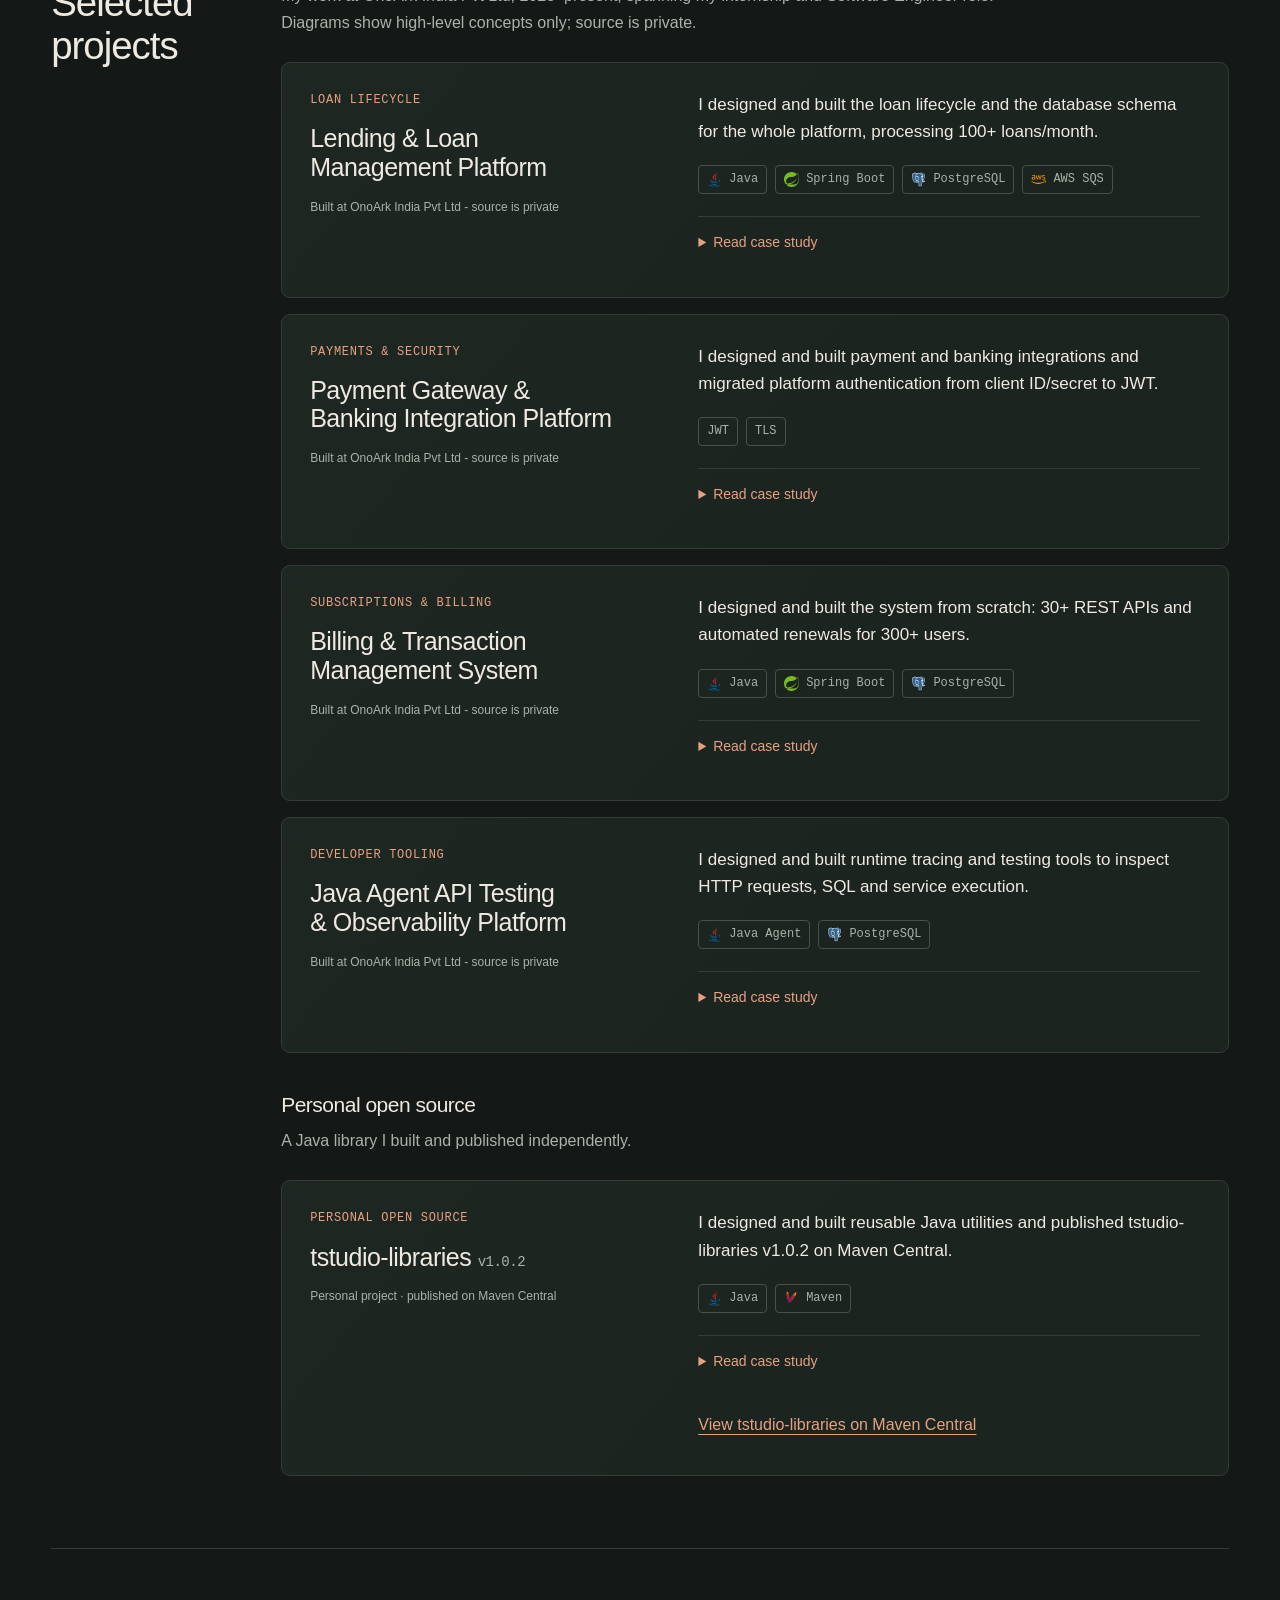
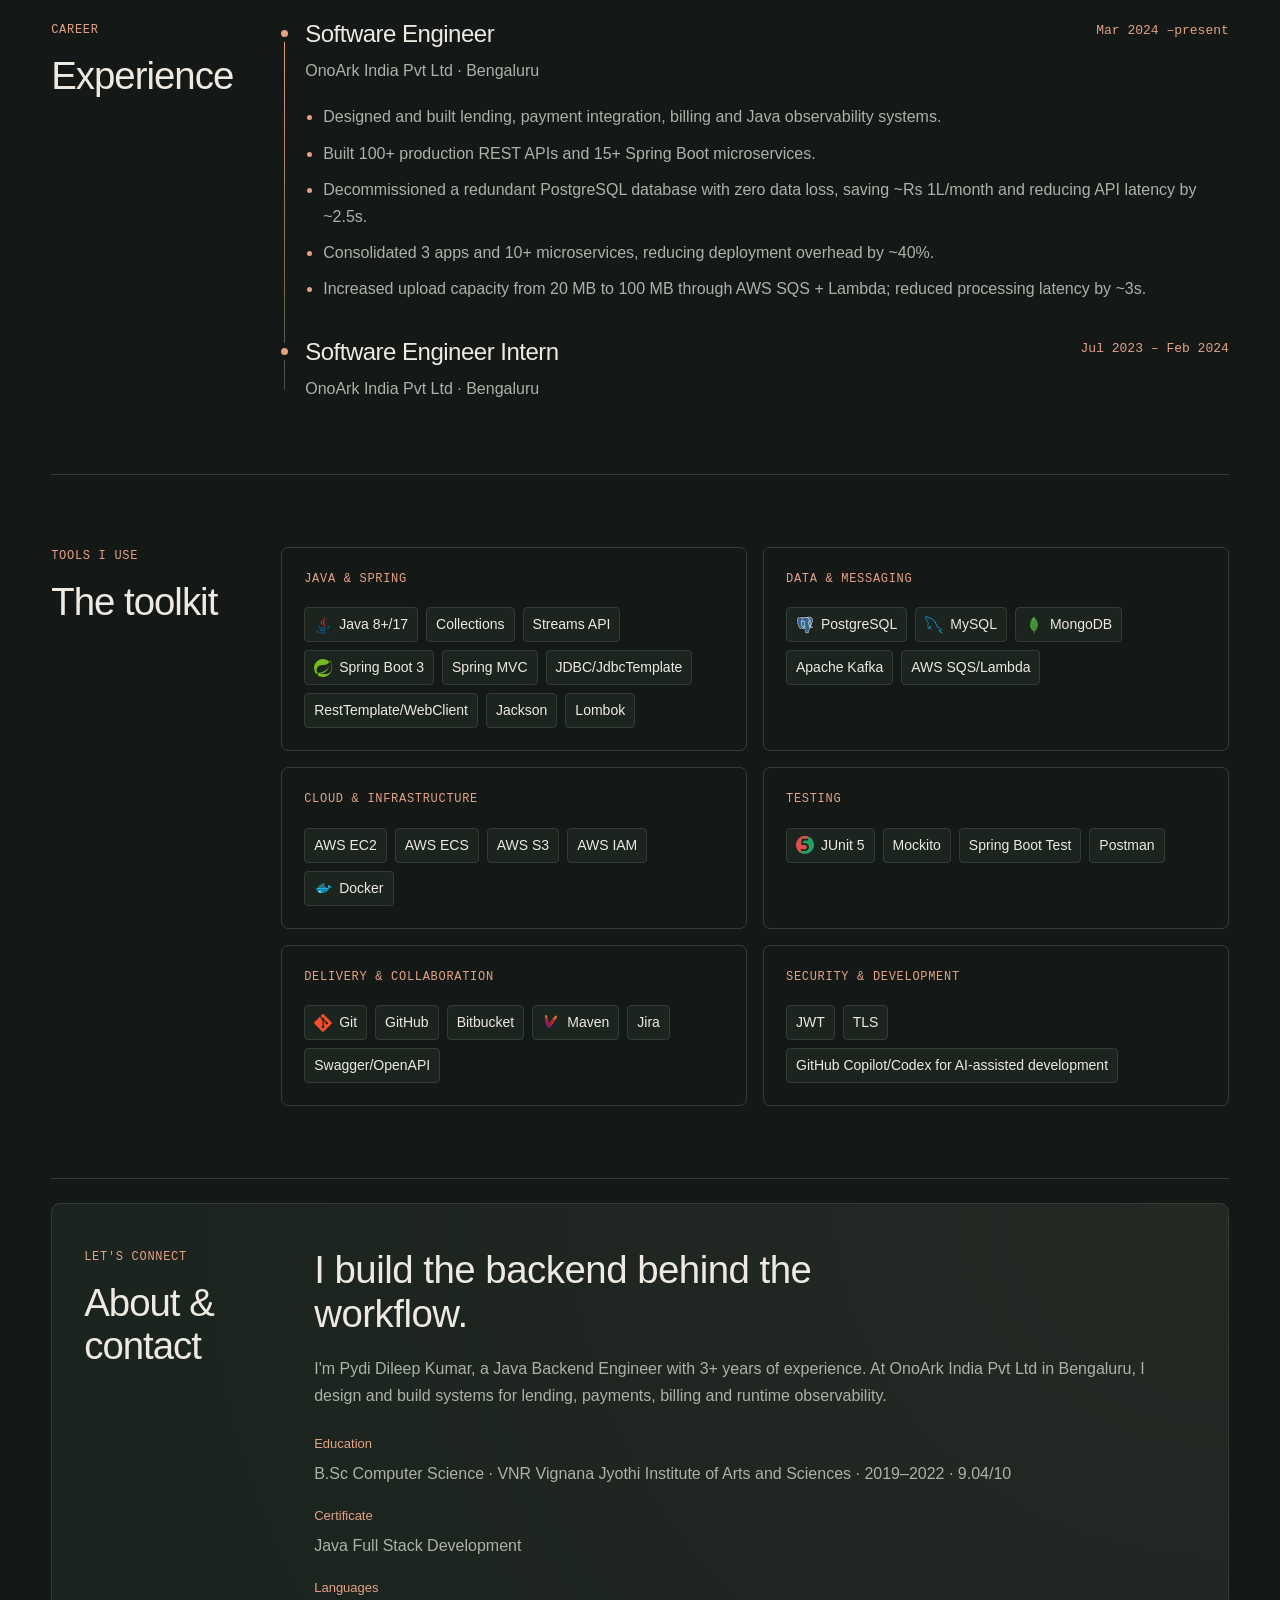
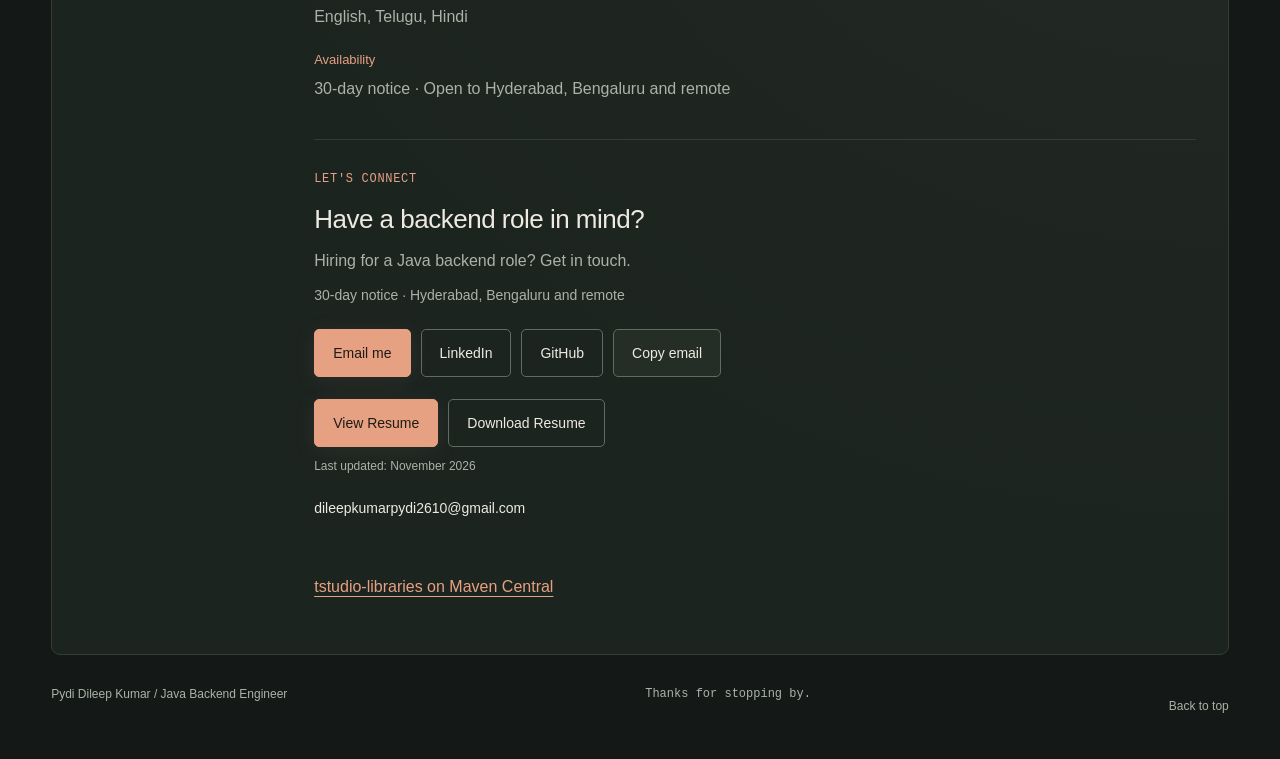
==== commit de2c850d: "Add resume viewer with static HTML version and portfolio links" ====
--- a/index.html
+++ b/index.html
@@ -43,7 +43,7 @@
       name="twitter:image:alt"
       content="Pydi Dileep Kumar — Java Backend Engineer">
     <link rel="icon" href="./assets/favicon.svg" type="image/svg+xml">
-    <link rel="stylesheet" href="styles.css?v=4">
+    <link rel="stylesheet" href="styles.css?v=5">
     <script type="application/ld+json">
       {
         "@context": "https://schema.org",
@@ -75,6 +75,7 @@
           <a href="#projects">Projects</a>
           <a href="#skills">Skills</a>
           <a href="#contact">Contact</a>
+          <a href="./resume/">Resume</a>
         </nav>
       </header>
       <main id="main" tabindex="-1">
@@ -94,8 +95,9 @@
             <p class="location">Open to Hyderabad, Bengaluru and remote.</p>
             <div class="actions">
               <a class="button primary" href="#projects">View Projects</a>
+              <a class="button primary resume-view-button" href="./resume/">View Resume</a>
               <a
-                class="button"
+                class="button resume-download-button"
                 href="./assets/Pydi_Dileep_Kumar_Resume.pdf"
                 download
               >
@@ -103,6 +105,7 @@
               </a>
               <a class="button" href="#contact">Contact</a>
             </div>
+            <p class="last-updated">Last updated: <time datetime="2026-11">November 2026</time></p>
             <div class="hero-stack" role="group" aria-label="Core technologies">
               <span>
                 <img
@@ -1137,6 +1140,11 @@
                   Copy email
                 </button>
               </div>
+              <div class="contact-actions resume-actions">
+                <a class="button primary" href="./resume/">View Resume</a>
+                <a class="button" href="./assets/Pydi_Dileep_Kumar_Resume.pdf" download>Download Resume</a>
+                <p class="last-updated">Last updated: <time datetime="2026-11">November 2026</time></p>
+              </div>
               <a
                 class="email-address"
                 href="mailto:dileepkumarpydi2610@gmail.com"
--- a/styles.css
+++ b/styles.css
@@ -192,3 +192,13 @@
   .motion-enabled .reveal-pending { opacity: 1; transform: none; }
   .signal { display: none; }
 }
+
+/* Resume entry points share the portfolio's button styles. */
+.last-updated { color: var(--muted); font-size: 12px; margin-top: 10px; }
+.resume-actions .last-updated { flex-basis: 100%; margin-top: 0; }
+.resume-download-button { border-color: var(--line); }
+@media (max-width: 599px) {
+  .header nav { flex-wrap: wrap; justify-content: flex-start; column-gap: 20px; row-gap: 0; }
+  .header { min-height: 144px; }
+  html { scroll-padding-top: 168px; }
+}
